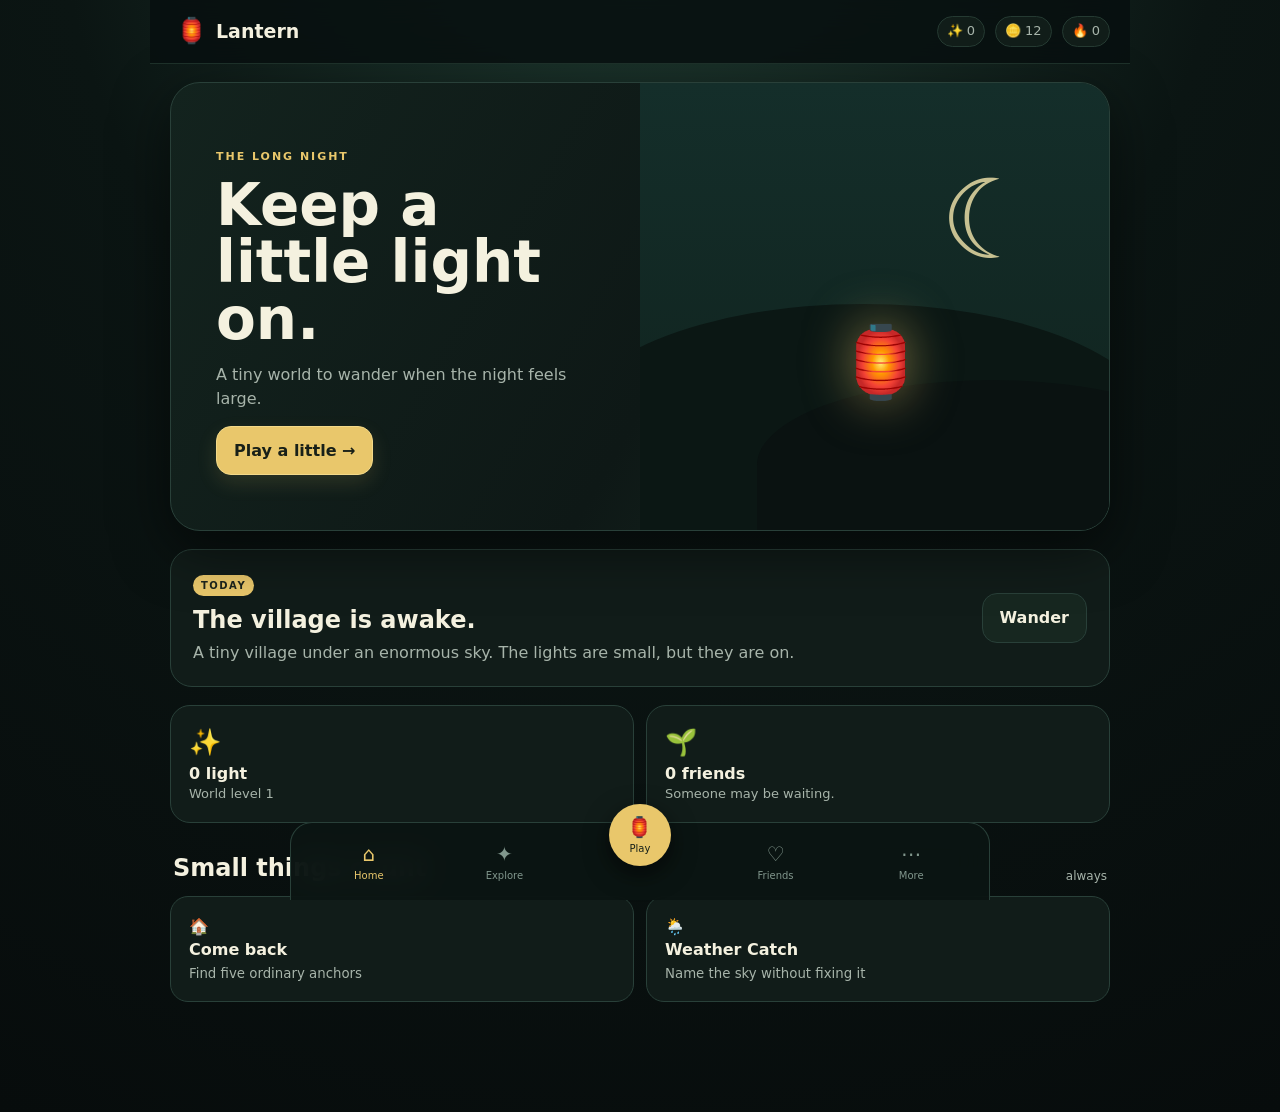
==== index.html @ b874132c "Add files via upload" ====
<!doctype html><html lang="en"><head><meta charset="utf-8"><meta name="viewport" content="width=device-width,initial-scale=1,viewport-fit=cover"><meta name="theme-color" content="#0a1211"><meta name="description" content="Lantern — a small local-first game about finding your way through a long night."><title>Lantern · The Long Night</title><link rel="stylesheet" href="style.css"></head><body>
<div id="app"></div><script src="game.js"></script><script src="muse.js"></script><script src="ui.js"></script><script>Lantern.start();</script></body></html>
---- style.css ----
:root{--bg:#08100f;--panel:#111c19;--panel2:#17241f;--line:#294039;--text:#f4f1df;--muted:#a7b4aa;--gold:#e9c76b;--green:#76c7a5;--mint:#b4ead0;--shadow:0 18px 55px #0008}*{box-sizing:border-box}html,body{margin:0;background:radial-gradient(circle at 50% -10%,#203c32 0,#0b1513 42%,#070c0c 100%);color:var(--text);font:16px/1.45 system-ui,-apple-system,BlinkMacSystemFont,"Segoe UI",sans-serif;min-height:100%}button,textarea{font:inherit}button{color:inherit}.shell{max-width:980px;margin:auto;min-height:100vh;padding-bottom:92px}header{height:64px;display:flex;align-items:center;justify-content:space-between;padding:10px 20px;position:sticky;top:0;z-index:5;background:#08100fdd;backdrop-filter:blur(14px);border-bottom:1px solid #1d3029}.brand{background:none;border:0;font-weight:900;font-size:19px;display:flex;gap:9px;align-items:center;cursor:pointer}.brand-lantern{font-size:25px}.topstats{display:flex;gap:10px;color:var(--muted);font-size:13px}.topstats span{background:#111d19;border:1px solid #253a32;border-radius:999px;padding:5px 9px}main{padding:18px 20px}.hero{min-height:440px;border:1px solid var(--line);border-radius:30px;overflow:hidden;background:linear-gradient(120deg,#13231e,#0e1816 55%,#1d3027);display:grid;grid-template-columns:1fr 1fr;box-shadow:var(--shadow);position:relative}.hero>div:first-child{padding:55px 45px;z-index:2}.eyebrow{letter-spacing:.18em;font-size:11px;color:var(--gold);font-weight:800}.hero h1,.pagehead h1,.gamehead h1,.result h1{font-size:clamp(34px,6vw,58px);line-height:.98;margin:12px 0}.sub,.pagehead p,.gamehead p{color:var(--muted);max-width:550px}.heroart{position:relative;overflow:hidden;background:linear-gradient(#142e2a,#10221d);min-height:440px}.moon{position:absolute;right:15%;top:13%;font-size:110px;color:#f5e7ad;opacity:.8}.hill{position:absolute;bottom:-20px;border-radius:50% 50% 0 0}.h1{background:#0b1714;width:125%;height:55%;left:-15%}.h2{background:#0a1211;width:100%;height:38%;right:-25%}.lanternbig{position:absolute;left:42%;bottom:26%;font-size:70px;filter:drop-shadow(0 0 25px #e9c76b88);animation:float 3s ease-in-out infinite}@keyframes float{50%{transform:translateY(-9px)}}.primary,.secondary,.textbtn{border-radius:15px;padding:12px 17px;border:1px solid var(--line);cursor:pointer;font-weight:800}.primary{background:var(--gold);color:#182018;border-color:#f3d989;box-shadow:0 8px 20px #e9c76b22}.secondary{background:#172720}.textbtn{background:none;border:0;color:var(--muted)}.daily{margin:18px 0;display:flex;justify-content:space-between;gap:20px;align-items:center;padding:22px;border-radius:22px;background:var(--panel);border:1px solid var(--line)}.daily h2{margin:8px 0 3px}.daily p{margin:0;color:var(--muted)}.pill{font-size:10px;letter-spacing:.15em;font-weight:900;color:#1c241d;background:var(--gold);padding:5px 8px;border-radius:999px}.cards{display:grid;grid-template-columns:1fr 1fr;gap:12px}.card{background:var(--panel);border:1px solid var(--line);border-radius:20px;padding:18px}.cardicon{font-size:26px}.card b,.card span{display:block}.card span{color:var(--muted);font-size:13px}.sectionhead{display:flex;justify-content:space-between;align-items:end;margin:28px 3px 10px}.sectionhead h2{margin:0}.sectionhead span{color:var(--muted);font-size:12px}.micro{display:grid;grid-template-columns:1fr 1fr;gap:12px}.micro button,.settings button{background:var(--panel);border:1px solid var(--line);border-radius:18px;text-align:left;padding:18px;cursor:pointer}.micro button:hover,.settings button:hover,.maproom:hover,.friend:hover{transform:translateY(-2px);border-color:#4b6d5e}.micro b,.micro small,.settings b,.settings small{display:block}.micro small,.settings small{color:var(--muted);margin-top:3px}.pagehead{padding:25px 4px 18px}.map{display:grid;gap:10px}.maproom{display:grid;grid-template-columns:42px 1fr 30px;gap:12px;align-items:center;background:var(--panel);border:1px solid var(--line);border-radius:19px;padding:15px;text-align:left;cursor:pointer;transition:.18s}.maproom.locked{opacity:.5;cursor:default}.roomnum{width:36px;height:36px;border-radius:50%;display:grid;place-items:center;background:#1b3028;color:var(--gold);font-weight:900}.maproom b,.maproom small{display:block}.maproom small{color:var(--muted);font-size:13px}.tip{margin-top:15px;padding:14px;border-radius:15px;background:#14221e;color:#9bb3a7;font-size:13px}.dock{position:fixed;z-index:10;bottom:0;left:50%;transform:translateX(-50%);width:min(700px,100%);height:78px;padding:8px 10px calc(8px + env(safe-area-inset-bottom));display:flex;justify-content:space-around;background:#0b1513ee;border:1px solid #294039;border-bottom:0;border-radius:22px 22px 0 0;backdrop-filter:blur(18px)}.dock button{background:none;border:0;color:#81978d;min-width:62px;cursor:pointer;font-size:20px}.dock small{display:block;font-size:10px}.dock .on{color:var(--gold)}.dock .play{margin-top:-27px;background:var(--gold);color:#162019;width:62px;height:62px;border-radius:50%;box-shadow:0 8px 25px #0008}.gamehead{padding:10px 4px 18px}.back{background:none;border:0;color:var(--muted);font-size:24px;cursor:pointer}.weatherstage,.returnstage,.echostage{border:1px solid var(--line);background:var(--panel);border-radius:26px;padding:25px;text-align:center}.weatherword{font-size:100px;margin:12px}.choicegrid{display:grid;grid-template-columns:repeat(3,1fr);gap:10px}.choicegrid button,.anchors button,.echostage button{background:#16241f;border:1px solid #294039;border-radius:18px;padding:15px;cursor:pointer}.choicegrid button:hover,.anchors button:hover,.echostage button:hover{background:#1d3129;border-color:#537566}.choicegrid span,.anchors span{display:block;font-size:12px;color:var(--muted);margin-top:5px}.lanternfloat{font-size:85px;animation:float 2.5s ease-in-out infinite}.anchors{display:grid;grid-template-columns:repeat(3,1fr);gap:10px;margin-top:15px}.anchors button{font-size:25px}.echostage{display:grid;grid-template-columns:1fr 1fr;gap:12px}.echostage button{text-align:left;min-height:100px}.echostage small{display:block;color:var(--muted);margin-top:10px}.result{text-align:center;max-width:650px;margin:50px auto;padding:35px;border:1px solid var(--line);background:var(--panel);border-radius:30px}.burst{font-size:75px;animation:float 2s infinite}.rewardrow{display:flex;justify-content:center;gap:10px;margin:22px}.rewardrow span{padding:8px 12px;border:1px solid var(--line);border-radius:999px}.friendgrid{display:grid;grid-template-columns:repeat(auto-fill,minmax(170px,1fr));gap:12px}.friend{text-align:center;padding:15px;background:var(--panel);border:1px solid var(--line);border-radius:20px;transition:.18s}.friend h2{margin:0}.friend small{color:var(--muted)}.empty{text-align:center;padding:55px 20px;border:1px dashed #365147;border-radius:24px}.empty>div{font-size:60px}.settings{display:grid;gap:10px}.settings button{font-size:17px}.modalshade{position:fixed;inset:0;background:#0009;z-index:30;display:grid;place-items:center;padding:20px}.modal{position:relative;width:min(620px,100%);max-height:85vh;overflow:auto;background:#101c18;border:1px solid #3a574b;border-radius:25px;padding:27px;box-shadow:var(--shadow)}.modal h1{margin-top:0}.close{position:absolute;right:15px;top:12px;border:0;background:none;color:var(--muted);font-size:30px;cursor:pointer}.found{text-align:center}.note{width:100%;min-height:150px;resize:vertical;background:#0a1211;color:var(--text);border:1px solid var(--line);border-radius:14px;padding:14px;margin-bottom:12px}.notes article{border-top:1px solid var(--line);padding:12px 0}.notes small,.fine{color:#82968d;font-size:12px}.musebox{display:grid;grid-template-columns:20px 1fr;gap:8px;padding:15px;border:1px solid var(--line);border-radius:17px;margin:15px 0}.musebox small{grid-column:2;color:var(--muted)}.musedot{width:13px;height:13px;border-radius:50%;background:#5a6a64;margin-top:5px}.musedot.live{background:#75e5a8;box-shadow:0 0 16px #75e5a888}.toast{position:fixed;z-index:50;bottom:100px;left:50%;transform:translateX(-50%);background:#e9c76b;color:#172019;font-weight:800;padding:10px 15px;border-radius:999px;box-shadow:var(--shadow)}@media(max-width:650px){main{padding:12px}.hero{grid-template-columns:1fr;min-height:590px}.hero>div:first-child{padding:35px 27px}.heroart{min-height:260px}.cards,.micro{grid-template-columns:1fr}.choicegrid{grid-template-columns:repeat(2,1fr)}.anchors{grid-template-columns:repeat(2,1fr)}.echostage{grid-template-columns:1fr}.topstats span{font-size:11px}.topstats{gap:4px}.dock{height:72px}.lanternbig{bottom:27%}}@media(prefers-reduced-motion:reduce){*{animation:none!important;transition:none!important}}
.musemetrics{display:grid;grid-template-columns:repeat(4,1fr);gap:8px;margin:14px 0}.musemetrics>div{background:#0b1513;border:1px solid var(--line);border-radius:14px;padding:10px;text-align:center}.musemetrics b,.musemetrics small{display:block}.musemetrics small{color:var(--muted);font-size:11px}.museactions{display:flex;gap:9px;flex-wrap:wrap}.museactions button:disabled{opacity:.4;cursor:default}@media(max-width:500px){.musemetrics{grid-template-columns:1fr 1fr}}
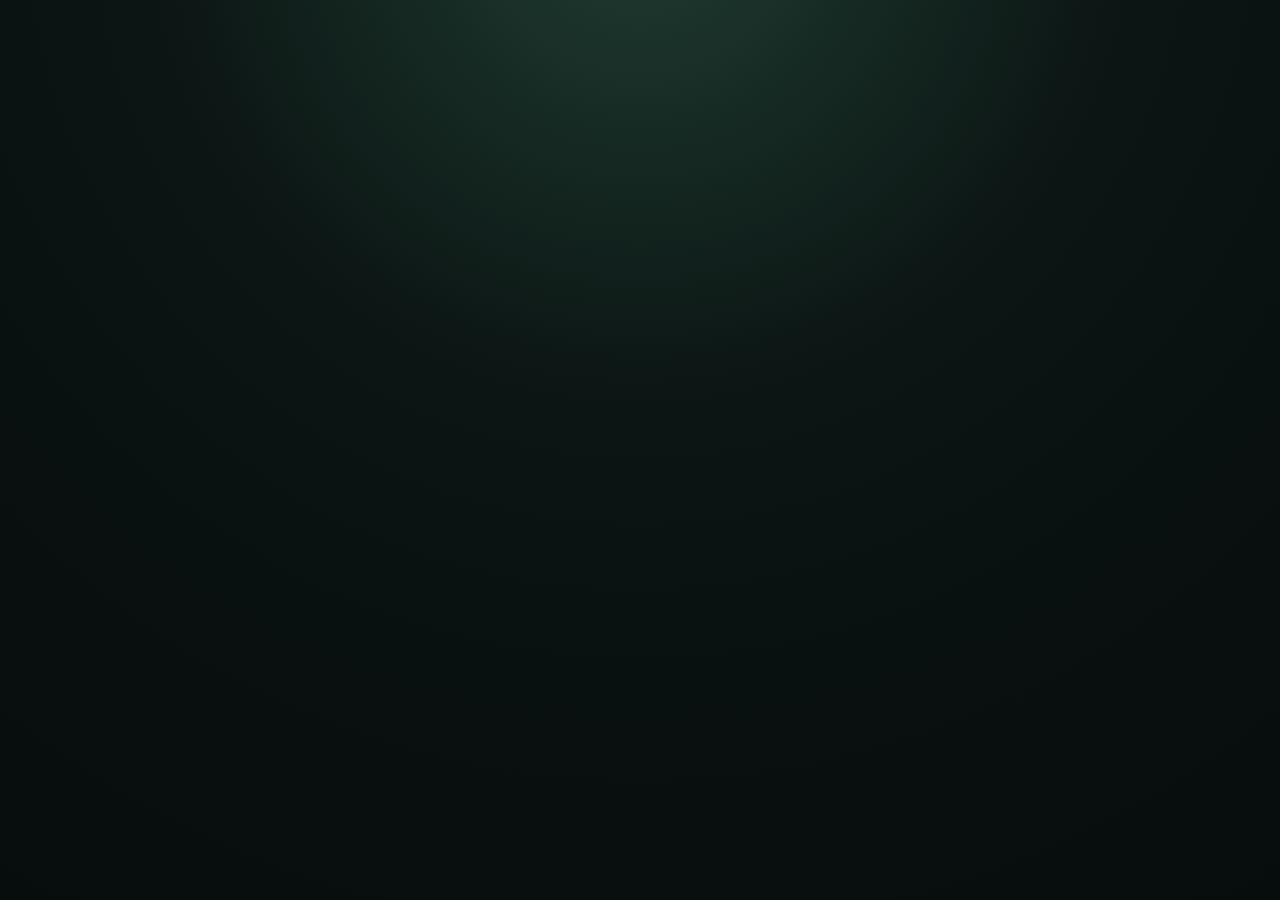
==== commit 65db22f9: "Add files via upload" ====
--- a/index.html
+++ b/index.html
@@ -1,2 +1,10 @@
-<!doctype html><html lang="en"><head><meta charset="utf-8"><meta name="viewport" content="width=device-width,initial-scale=1,viewport-fit=cover"><meta name="theme-color" content="#0a1211"><meta name="description" content="Lantern — a small local-first game about finding your way through a long night."><title>Lantern · The Long Night</title><link rel="stylesheet" href="style.css"></head><body>
-<div id="app"></div><script src="game.js"></script><script src="muse.js"></script><script src="ui.js"></script><script>Lantern.start();</script></body></html>
+<!doctype html>
+<html lang="en">
+<head>
+<meta charset="utf-8"><meta name="viewport" content="width=device-width,initial-scale=1,viewport-fit=cover">
+<meta name="theme-color" content="#08100f"><meta name="description" content="Lantern — a local-first game about finding your way through a long night.">
+<title>Lantern · The Long Night</title><link rel="stylesheet" href="style.css">
+</head>
+<body><div id="app"></div>
+<script src="game.js"></script><script src="muse.js"></script><script src="ui.js"></script><script>Lantern.start();</script>
+</body></html>
--- a/style.css
+++ b/style.css
@@ -1,2 +1,3 @@
 :root{--bg:#08100f;--panel:#111c19;--panel2:#17241f;--line:#294039;--text:#f4f1df;--muted:#a7b4aa;--gold:#e9c76b;--green:#76c7a5;--mint:#b4ead0;--shadow:0 18px 55px #0008}*{box-sizing:border-box}html,body{margin:0;background:radial-gradient(circle at 50% -10%,#203c32 0,#0b1513 42%,#070c0c 100%);color:var(--text);font:16px/1.45 system-ui,-apple-system,BlinkMacSystemFont,"Segoe UI",sans-serif;min-height:100%}button,textarea{font:inherit}button{color:inherit}.shell{max-width:980px;margin:auto;min-height:100vh;padding-bottom:92px}header{height:64px;display:flex;align-items:center;justify-content:space-between;padding:10px 20px;position:sticky;top:0;z-index:5;background:#08100fdd;backdrop-filter:blur(14px);border-bottom:1px solid #1d3029}.brand{background:none;border:0;font-weight:900;font-size:19px;display:flex;gap:9px;align-items:center;cursor:pointer}.brand-lantern{font-size:25px}.topstats{display:flex;gap:10px;color:var(--muted);font-size:13px}.topstats span{background:#111d19;border:1px solid #253a32;border-radius:999px;padding:5px 9px}main{padding:18px 20px}.hero{min-height:440px;border:1px solid var(--line);border-radius:30px;overflow:hidden;background:linear-gradient(120deg,#13231e,#0e1816 55%,#1d3027);display:grid;grid-template-columns:1fr 1fr;box-shadow:var(--shadow);position:relative}.hero>div:first-child{padding:55px 45px;z-index:2}.eyebrow{letter-spacing:.18em;font-size:11px;color:var(--gold);font-weight:800}.hero h1,.pagehead h1,.gamehead h1,.result h1{font-size:clamp(34px,6vw,58px);line-height:.98;margin:12px 0}.sub,.pagehead p,.gamehead p{color:var(--muted);max-width:550px}.heroart{position:relative;overflow:hidden;background:linear-gradient(#142e2a,#10221d);min-height:440px}.moon{position:absolute;right:15%;top:13%;font-size:110px;color:#f5e7ad;opacity:.8}.hill{position:absolute;bottom:-20px;border-radius:50% 50% 0 0}.h1{background:#0b1714;width:125%;height:55%;left:-15%}.h2{background:#0a1211;width:100%;height:38%;right:-25%}.lanternbig{position:absolute;left:42%;bottom:26%;font-size:70px;filter:drop-shadow(0 0 25px #e9c76b88);animation:float 3s ease-in-out infinite}@keyframes float{50%{transform:translateY(-9px)}}.primary,.secondary,.textbtn{border-radius:15px;padding:12px 17px;border:1px solid var(--line);cursor:pointer;font-weight:800}.primary{background:var(--gold);color:#182018;border-color:#f3d989;box-shadow:0 8px 20px #e9c76b22}.secondary{background:#172720}.textbtn{background:none;border:0;color:var(--muted)}.daily{margin:18px 0;display:flex;justify-content:space-between;gap:20px;align-items:center;padding:22px;border-radius:22px;background:var(--panel);border:1px solid var(--line)}.daily h2{margin:8px 0 3px}.daily p{margin:0;color:var(--muted)}.pill{font-size:10px;letter-spacing:.15em;font-weight:900;color:#1c241d;background:var(--gold);padding:5px 8px;border-radius:999px}.cards{display:grid;grid-template-columns:1fr 1fr;gap:12px}.card{background:var(--panel);border:1px solid var(--line);border-radius:20px;padding:18px}.cardicon{font-size:26px}.card b,.card span{display:block}.card span{color:var(--muted);font-size:13px}.sectionhead{display:flex;justify-content:space-between;align-items:end;margin:28px 3px 10px}.sectionhead h2{margin:0}.sectionhead span{color:var(--muted);font-size:12px}.micro{display:grid;grid-template-columns:1fr 1fr;gap:12px}.micro button,.settings button{background:var(--panel);border:1px solid var(--line);border-radius:18px;text-align:left;padding:18px;cursor:pointer}.micro button:hover,.settings button:hover,.maproom:hover,.friend:hover{transform:translateY(-2px);border-color:#4b6d5e}.micro b,.micro small,.settings b,.settings small{display:block}.micro small,.settings small{color:var(--muted);margin-top:3px}.pagehead{padding:25px 4px 18px}.map{display:grid;gap:10px}.maproom{display:grid;grid-template-columns:42px 1fr 30px;gap:12px;align-items:center;background:var(--panel);border:1px solid var(--line);border-radius:19px;padding:15px;text-align:left;cursor:pointer;transition:.18s}.maproom.locked{opacity:.5;cursor:default}.roomnum{width:36px;height:36px;border-radius:50%;display:grid;place-items:center;background:#1b3028;color:var(--gold);font-weight:900}.maproom b,.maproom small{display:block}.maproom small{color:var(--muted);font-size:13px}.tip{margin-top:15px;padding:14px;border-radius:15px;background:#14221e;color:#9bb3a7;font-size:13px}.dock{position:fixed;z-index:10;bottom:0;left:50%;transform:translateX(-50%);width:min(700px,100%);height:78px;padding:8px 10px calc(8px + env(safe-area-inset-bottom));display:flex;justify-content:space-around;background:#0b1513ee;border:1px solid #294039;border-bottom:0;border-radius:22px 22px 0 0;backdrop-filter:blur(18px)}.dock button{background:none;border:0;color:#81978d;min-width:62px;cursor:pointer;font-size:20px}.dock small{display:block;font-size:10px}.dock .on{color:var(--gold)}.dock .play{margin-top:-27px;background:var(--gold);color:#162019;width:62px;height:62px;border-radius:50%;box-shadow:0 8px 25px #0008}.gamehead{padding:10px 4px 18px}.back{background:none;border:0;color:var(--muted);font-size:24px;cursor:pointer}.weatherstage,.returnstage,.echostage{border:1px solid var(--line);background:var(--panel);border-radius:26px;padding:25px;text-align:center}.weatherword{font-size:100px;margin:12px}.choicegrid{display:grid;grid-template-columns:repeat(3,1fr);gap:10px}.choicegrid button,.anchors button,.echostage button{background:#16241f;border:1px solid #294039;border-radius:18px;padding:15px;cursor:pointer}.choicegrid button:hover,.anchors button:hover,.echostage button:hover{background:#1d3129;border-color:#537566}.choicegrid span,.anchors span{display:block;font-size:12px;color:var(--muted);margin-top:5px}.lanternfloat{font-size:85px;animation:float 2.5s ease-in-out infinite}.anchors{display:grid;grid-template-columns:repeat(3,1fr);gap:10px;margin-top:15px}.anchors button{font-size:25px}.echostage{display:grid;grid-template-columns:1fr 1fr;gap:12px}.echostage button{text-align:left;min-height:100px}.echostage small{display:block;color:var(--muted);margin-top:10px}.result{text-align:center;max-width:650px;margin:50px auto;padding:35px;border:1px solid var(--line);background:var(--panel);border-radius:30px}.burst{font-size:75px;animation:float 2s infinite}.rewardrow{display:flex;justify-content:center;gap:10px;margin:22px}.rewardrow span{padding:8px 12px;border:1px solid var(--line);border-radius:999px}.friendgrid{display:grid;grid-template-columns:repeat(auto-fill,minmax(170px,1fr));gap:12px}.friend{text-align:center;padding:15px;background:var(--panel);border:1px solid var(--line);border-radius:20px;transition:.18s}.friend h2{margin:0}.friend small{color:var(--muted)}.empty{text-align:center;padding:55px 20px;border:1px dashed #365147;border-radius:24px}.empty>div{font-size:60px}.settings{display:grid;gap:10px}.settings button{font-size:17px}.modalshade{position:fixed;inset:0;background:#0009;z-index:30;display:grid;place-items:center;padding:20px}.modal{position:relative;width:min(620px,100%);max-height:85vh;overflow:auto;background:#101c18;border:1px solid #3a574b;border-radius:25px;padding:27px;box-shadow:var(--shadow)}.modal h1{margin-top:0}.close{position:absolute;right:15px;top:12px;border:0;background:none;color:var(--muted);font-size:30px;cursor:pointer}.found{text-align:center}.note{width:100%;min-height:150px;resize:vertical;background:#0a1211;color:var(--text);border:1px solid var(--line);border-radius:14px;padding:14px;margin-bottom:12px}.notes article{border-top:1px solid var(--line);padding:12px 0}.notes small,.fine{color:#82968d;font-size:12px}.musebox{display:grid;grid-template-columns:20px 1fr;gap:8px;padding:15px;border:1px solid var(--line);border-radius:17px;margin:15px 0}.musebox small{grid-column:2;color:var(--muted)}.musedot{width:13px;height:13px;border-radius:50%;background:#5a6a64;margin-top:5px}.musedot.live{background:#75e5a8;box-shadow:0 0 16px #75e5a888}.toast{position:fixed;z-index:50;bottom:100px;left:50%;transform:translateX(-50%);background:#e9c76b;color:#172019;font-weight:800;padding:10px 15px;border-radius:999px;box-shadow:var(--shadow)}@media(max-width:650px){main{padding:12px}.hero{grid-template-columns:1fr;min-height:590px}.hero>div:first-child{padding:35px 27px}.heroart{min-height:260px}.cards,.micro{grid-template-columns:1fr}.choicegrid{grid-template-columns:repeat(2,1fr)}.anchors{grid-template-columns:repeat(2,1fr)}.echostage{grid-template-columns:1fr}.topstats span{font-size:11px}.topstats{gap:4px}.dock{height:72px}.lanternbig{bottom:27%}}@media(prefers-reduced-motion:reduce){*{animation:none!important;transition:none!important}}
 .musemetrics{display:grid;grid-template-columns:repeat(4,1fr);gap:8px;margin:14px 0}.musemetrics>div{background:#0b1513;border:1px solid var(--line);border-radius:14px;padding:10px;text-align:center}.musemetrics b,.musemetrics small{display:block}.musemetrics small{color:var(--muted);font-size:11px}.museactions{display:flex;gap:9px;flex-wrap:wrap}.museactions button:disabled{opacity:.4;cursor:default}@media(max-width:500px){.musemetrics{grid-template-columns:1fr 1fr}}
+.musebadge{display:inline-flex;align-items:center;gap:5px;background:#101c19;border:1px solid #294039;border-radius:999px;padding:5px 8px;color:#83988e;font-size:11px}.musebadge i{display:block;width:7px;height:7px;border-radius:50%;background:#53625d}.musebadge.live{color:#b7e9cc;border-color:#416955}.musebadge.live i{background:#75e5a8;box-shadow:0 0 10px #75e5a888}.musehome{margin-left:7px;margin-top:10px;background:#12201b}.lanternhalo{position:absolute;left:42%;bottom:21%;width:160px;height:160px;border-radius:50%;transform:translate(-50%,50%);background:radial-gradient(circle,#e9c76b88 0,#e9c76b22 42%,transparent 72%);opacity:calc(.28 + var(--calm, .35) * .72);filter:blur(2px);transition:opacity .6s,transform .6s}.lanternbig{--calm:.35}.musewhisper{position:absolute;left:50%;bottom:10%;transform:translateX(-50%);font-size:11px;color:#b6c7bd;white-space:nowrap;opacity:.72}.musewave{height:58px;display:flex;align-items:center;justify-content:center;gap:5px;padding:8px;border-radius:15px;background:#0b1513;border:1px solid var(--line);margin:12px 0}.musewave i{width:7px;height:12px;border-radius:5px;background:#5d8271;transform:scaleY(calc(.45 + var(--steadiness,0) * 1.6));transition:transform .25s}.musewave i:nth-child(2n){height:20px}.musewave i:nth-child(3n){height:29px}.medhead{padding:10px 4px 18px}.medcard{display:grid;grid-template-columns:1.05fr .95fr;gap:0;overflow:hidden;border:1px solid var(--line);border-radius:30px;background:var(--panel);box-shadow:var(--shadow)}.medsky{min-height:560px;position:relative;overflow:hidden;background:radial-gradient(circle at 50% 40%,#28463b,#10201b 48%,#09110f 100%);display:grid;place-items:center}.medmoon{position:absolute;top:8%;right:12%;font-size:72px;color:#f3e8b6;opacity:.8}.medglow{--calm:.45;position:absolute;width:330px;height:330px;border-radius:50%;background:radial-gradient(circle,#e9c76b99 0,#e9c76b30 35%,transparent 70%);opacity:calc(.18 + var(--calm) * .8);filter:blur(8px);transition:opacity .6s,transform .6s}.medlantern{--calm:.45;position:relative;z-index:2;font-size:100px;filter:drop-shadow(0 0 calc(8px + var(--calm) * 28px) #e9c76b99);transform:translateY(calc((1 - var(--calm)) * 6px));transition:filter .6s,transform .6s}.medstars{position:absolute;bottom:16%;left:12%;color:#d4e4c6;opacity:.55;letter-spacing:12px}.medcopy{padding:34px}.medphase{display:inline-block;text-transform:uppercase;letter-spacing:.16em;font-size:10px;font-weight:900;color:#182018;background:var(--gold);border-radius:999px;padding:5px 8px}.medcopy h2{font-size:32px;margin:18px 0 8px}.medcopy>p{color:var(--muted)}.progress{height:8px;border-radius:99px;background:#263b33;overflow:hidden;margin:28px 0 8px}.progress i{display:block;height:100%;width:0;background:var(--gold);border-radius:99px;transition:width .2s}.medmeta{display:flex;justify-content:space-between;color:#8da298;font-size:12px}.medchoices{display:grid;grid-template-columns:repeat(4,1fr);gap:7px;margin:22px 0}.medchoices button,.toggle{background:#14221e;border:1px solid var(--line);border-radius:12px;padding:9px;cursor:pointer;color:var(--muted)}.medchoices button:hover{border-color:#587667;color:var(--text)}.medactions{display:flex;gap:8px;flex-wrap:wrap}.toggle{display:flex;gap:8px;align-items:center;margin-top:14px;width:max-content}.toggle input{accent-color:var(--gold)}@media(max-width:760px){.medcard{grid-template-columns:1fr}.medsky{min-height:350px}.medcopy{padding:25px}.musewhisper{bottom:6%}}@media(max-width:480px){.musehome{margin-left:0;display:block}.medchoices{grid-template-columns:1fr 1fr}.musewhisper{font-size:10px}.medlantern{font-size:82px}}
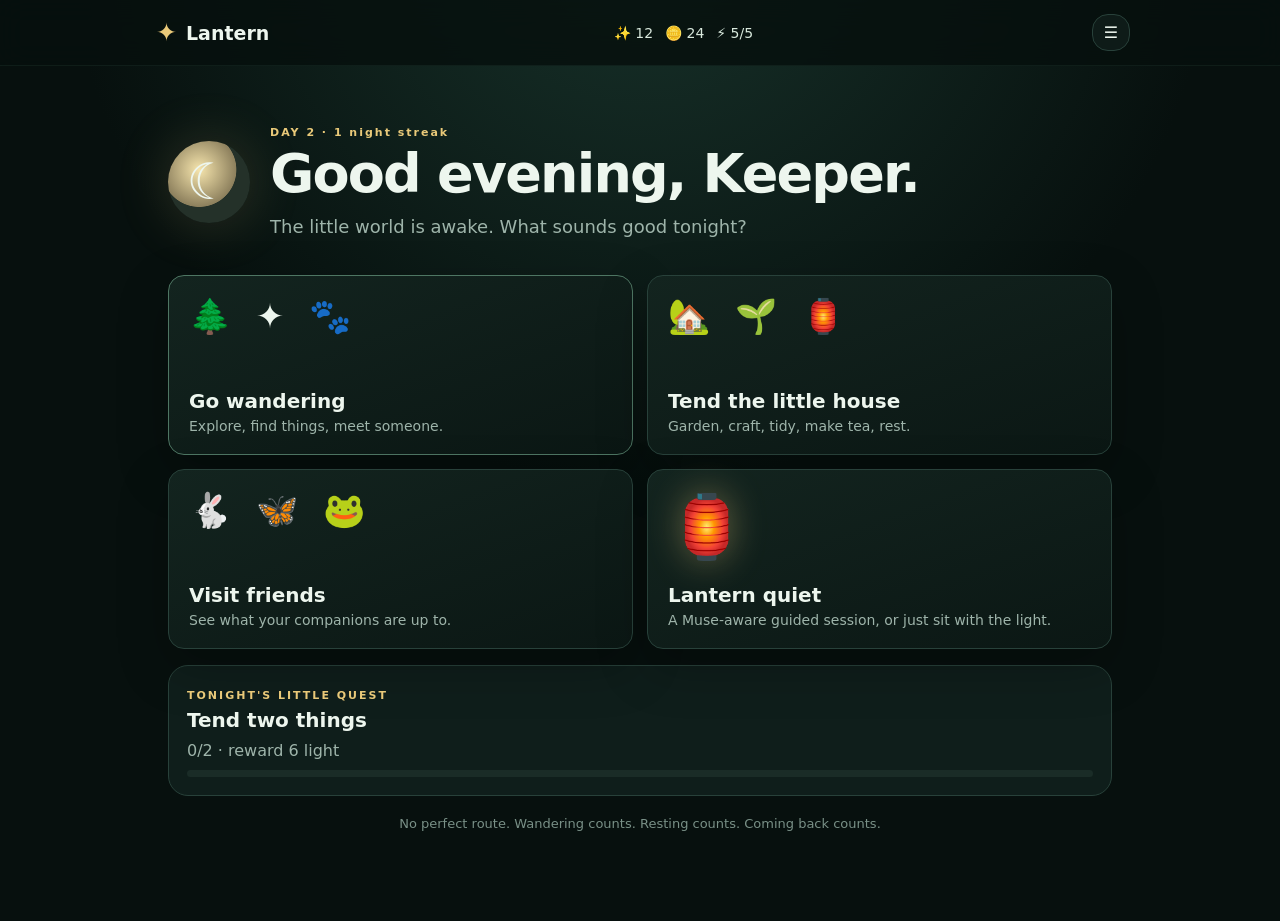
==== commit 5714f3d6: "Add files via upload" ====
--- a/index.html
+++ b/index.html
@@ -1,10 +1 @@
-<!doctype html>
-<html lang="en">
-<head>
-<meta charset="utf-8"><meta name="viewport" content="width=device-width,initial-scale=1,viewport-fit=cover">
-<meta name="theme-color" content="#08100f"><meta name="description" content="Lantern — a local-first game about finding your way through a long night.">
-<title>Lantern · The Long Night</title><link rel="stylesheet" href="style.css">
-</head>
-<body><div id="app"></div>
-<script src="game.js"></script><script src="muse.js"></script><script src="ui.js"></script><script>Lantern.start();</script>
-</body></html>
+<!doctype html><html lang="en"><head><meta charset="utf-8"><meta name="viewport" content="width=device-width,initial-scale=1,viewport-fit=cover"><meta name="theme-color" content="#08110f"><meta name="description" content="Lantern — a cozy local-first night world."><title>Lantern · The Long Night</title><link rel="stylesheet" href="style.css"></head><body><div id="app"></div><script src="game.js"></script><script src="muse.js"></script><script src="ui.js"></script><script>Lantern.start();UI.start();</script></body></html>
--- a/style.css
+++ b/style.css
@@ -1,3 +1 @@
-:root{--bg:#08100f;--panel:#111c19;--panel2:#17241f;--line:#294039;--text:#f4f1df;--muted:#a7b4aa;--gold:#e9c76b;--green:#76c7a5;--mint:#b4ead0;--shadow:0 18px 55px #0008}*{box-sizing:border-box}html,body{margin:0;background:radial-gradient(circle at 50% -10%,#203c32 0,#0b1513 42%,#070c0c 100%);color:var(--text);font:16px/1.45 system-ui,-apple-system,BlinkMacSystemFont,"Segoe UI",sans-serif;min-height:100%}button,textarea{font:inherit}button{color:inherit}.shell{max-width:980px;margin:auto;min-height:100vh;padding-bottom:92px}header{height:64px;display:flex;align-items:center;justify-content:space-between;padding:10px 20px;position:sticky;top:0;z-index:5;background:#08100fdd;backdrop-filter:blur(14px);border-bottom:1px solid #1d3029}.brand{background:none;border:0;font-weight:900;font-size:19px;display:flex;gap:9px;align-items:center;cursor:pointer}.brand-lantern{font-size:25px}.topstats{display:flex;gap:10px;color:var(--muted);font-size:13px}.topstats span{background:#111d19;border:1px solid #253a32;border-radius:999px;padding:5px 9px}main{padding:18px 20px}.hero{min-height:440px;border:1px solid var(--line);border-radius:30px;overflow:hidden;background:linear-gradient(120deg,#13231e,#0e1816 55%,#1d3027);display:grid;grid-template-columns:1fr 1fr;box-shadow:var(--shadow);position:relative}.hero>div:first-child{padding:55px 45px;z-index:2}.eyebrow{letter-spacing:.18em;font-size:11px;color:var(--gold);font-weight:800}.hero h1,.pagehead h1,.gamehead h1,.result h1{font-size:clamp(34px,6vw,58px);line-height:.98;margin:12px 0}.sub,.pagehead p,.gamehead p{color:var(--muted);max-width:550px}.heroart{position:relative;overflow:hidden;background:linear-gradient(#142e2a,#10221d);min-height:440px}.moon{position:absolute;right:15%;top:13%;font-size:110px;color:#f5e7ad;opacity:.8}.hill{position:absolute;bottom:-20px;border-radius:50% 50% 0 0}.h1{background:#0b1714;width:125%;height:55%;left:-15%}.h2{background:#0a1211;width:100%;height:38%;right:-25%}.lanternbig{position:absolute;left:42%;bottom:26%;font-size:70px;filter:drop-shadow(0 0 25px #e9c76b88);animation:float 3s ease-in-out infinite}@keyframes float{50%{transform:translateY(-9px)}}.primary,.secondary,.textbtn{border-radius:15px;padding:12px 17px;border:1px solid var(--line);cursor:pointer;font-weight:800}.primary{background:var(--gold);color:#182018;border-color:#f3d989;box-shadow:0 8px 20px #e9c76b22}.secondary{background:#172720}.textbtn{background:none;border:0;color:var(--muted)}.daily{margin:18px 0;display:flex;justify-content:space-between;gap:20px;align-items:center;padding:22px;border-radius:22px;background:var(--panel);border:1px solid var(--line)}.daily h2{margin:8px 0 3px}.daily p{margin:0;color:var(--muted)}.pill{font-size:10px;letter-spacing:.15em;font-weight:900;color:#1c241d;background:var(--gold);padding:5px 8px;border-radius:999px}.cards{display:grid;grid-template-columns:1fr 1fr;gap:12px}.card{background:var(--panel);border:1px solid var(--line);border-radius:20px;padding:18px}.cardicon{font-size:26px}.card b,.card span{display:block}.card span{color:var(--muted);font-size:13px}.sectionhead{display:flex;justify-content:space-between;align-items:end;margin:28px 3px 10px}.sectionhead h2{margin:0}.sectionhead span{color:var(--muted);font-size:12px}.micro{display:grid;grid-template-columns:1fr 1fr;gap:12px}.micro button,.settings button{background:var(--panel);border:1px solid var(--line);border-radius:18px;text-align:left;padding:18px;cursor:pointer}.micro button:hover,.settings button:hover,.maproom:hover,.friend:hover{transform:translateY(-2px);border-color:#4b6d5e}.micro b,.micro small,.settings b,.settings small{display:block}.micro small,.settings small{color:var(--muted);margin-top:3px}.pagehead{padding:25px 4px 18px}.map{display:grid;gap:10px}.maproom{display:grid;grid-template-columns:42px 1fr 30px;gap:12px;align-items:center;background:var(--panel);border:1px solid var(--line);border-radius:19px;padding:15px;text-align:left;cursor:pointer;transition:.18s}.maproom.locked{opacity:.5;cursor:default}.roomnum{width:36px;height:36px;border-radius:50%;display:grid;place-items:center;background:#1b3028;color:var(--gold);font-weight:900}.maproom b,.maproom small{display:block}.maproom small{color:var(--muted);font-size:13px}.tip{margin-top:15px;padding:14px;border-radius:15px;background:#14221e;color:#9bb3a7;font-size:13px}.dock{position:fixed;z-index:10;bottom:0;left:50%;transform:translateX(-50%);width:min(700px,100%);height:78px;padding:8px 10px calc(8px + env(safe-area-inset-bottom));display:flex;justify-content:space-around;background:#0b1513ee;border:1px solid #294039;border-bottom:0;border-radius:22px 22px 0 0;backdrop-filter:blur(18px)}.dock button{background:none;border:0;color:#81978d;min-width:62px;cursor:pointer;font-size:20px}.dock small{display:block;font-size:10px}.dock .on{color:var(--gold)}.dock .play{margin-top:-27px;background:var(--gold);color:#162019;width:62px;height:62px;border-radius:50%;box-shadow:0 8px 25px #0008}.gamehead{padding:10px 4px 18px}.back{background:none;border:0;color:var(--muted);font-size:24px;cursor:pointer}.weatherstage,.returnstage,.echostage{border:1px solid var(--line);background:var(--panel);border-radius:26px;padding:25px;text-align:center}.weatherword{font-size:100px;margin:12px}.choicegrid{display:grid;grid-template-columns:repeat(3,1fr);gap:10px}.choicegrid button,.anchors button,.echostage button{background:#16241f;border:1px solid #294039;border-radius:18px;padding:15px;cursor:pointer}.choicegrid button:hover,.anchors button:hover,.echostage button:hover{background:#1d3129;border-color:#537566}.choicegrid span,.anchors span{display:block;font-size:12px;color:var(--muted);margin-top:5px}.lanternfloat{font-size:85px;animation:float 2.5s ease-in-out infinite}.anchors{display:grid;grid-template-columns:repeat(3,1fr);gap:10px;margin-top:15px}.anchors button{font-size:25px}.echostage{display:grid;grid-template-columns:1fr 1fr;gap:12px}.echostage button{text-align:left;min-height:100px}.echostage small{display:block;color:var(--muted);margin-top:10px}.result{text-align:center;max-width:650px;margin:50px auto;padding:35px;border:1px solid var(--line);background:var(--panel);border-radius:30px}.burst{font-size:75px;animation:float 2s infinite}.rewardrow{display:flex;justify-content:center;gap:10px;margin:22px}.rewardrow span{padding:8px 12px;border:1px solid var(--line);border-radius:999px}.friendgrid{display:grid;grid-template-columns:repeat(auto-fill,minmax(170px,1fr));gap:12px}.friend{text-align:center;padding:15px;background:var(--panel);border:1px solid var(--line);border-radius:20px;transition:.18s}.friend h2{margin:0}.friend small{color:var(--muted)}.empty{text-align:center;padding:55px 20px;border:1px dashed #365147;border-radius:24px}.empty>div{font-size:60px}.settings{display:grid;gap:10px}.settings button{font-size:17px}.modalshade{position:fixed;inset:0;background:#0009;z-index:30;display:grid;place-items:center;padding:20px}.modal{position:relative;width:min(620px,100%);max-height:85vh;overflow:auto;background:#101c18;border:1px solid #3a574b;border-radius:25px;padding:27px;box-shadow:var(--shadow)}.modal h1{margin-top:0}.close{position:absolute;right:15px;top:12px;border:0;background:none;color:var(--muted);font-size:30px;cursor:pointer}.found{text-align:center}.note{width:100%;min-height:150px;resize:vertical;background:#0a1211;color:var(--text);border:1px solid var(--line);border-radius:14px;padding:14px;margin-bottom:12px}.notes article{border-top:1px solid var(--line);padding:12px 0}.notes small,.fine{color:#82968d;font-size:12px}.musebox{display:grid;grid-template-columns:20px 1fr;gap:8px;padding:15px;border:1px solid var(--line);border-radius:17px;margin:15px 0}.musebox small{grid-column:2;color:var(--muted)}.musedot{width:13px;height:13px;border-radius:50%;background:#5a6a64;margin-top:5px}.musedot.live{background:#75e5a8;box-shadow:0 0 16px #75e5a888}.toast{position:fixed;z-index:50;bottom:100px;left:50%;transform:translateX(-50%);background:#e9c76b;color:#172019;font-weight:800;padding:10px 15px;border-radius:999px;box-shadow:var(--shadow)}@media(max-width:650px){main{padding:12px}.hero{grid-template-columns:1fr;min-height:590px}.hero>div:first-child{padding:35px 27px}.heroart{min-height:260px}.cards,.micro{grid-template-columns:1fr}.choicegrid{grid-template-columns:repeat(2,1fr)}.anchors{grid-template-columns:repeat(2,1fr)}.echostage{grid-template-columns:1fr}.topstats span{font-size:11px}.topstats{gap:4px}.dock{height:72px}.lanternbig{bottom:27%}}@media(prefers-reduced-motion:reduce){*{animation:none!important;transition:none!important}}
-.musemetrics{display:grid;grid-template-columns:repeat(4,1fr);gap:8px;margin:14px 0}.musemetrics>div{background:#0b1513;border:1px solid var(--line);border-radius:14px;padding:10px;text-align:center}.musemetrics b,.musemetrics small{display:block}.musemetrics small{color:var(--muted);font-size:11px}.museactions{display:flex;gap:9px;flex-wrap:wrap}.museactions button:disabled{opacity:.4;cursor:default}@media(max-width:500px){.musemetrics{grid-template-columns:1fr 1fr}}
-.musebadge{display:inline-flex;align-items:center;gap:5px;background:#101c19;border:1px solid #294039;border-radius:999px;padding:5px 8px;color:#83988e;font-size:11px}.musebadge i{display:block;width:7px;height:7px;border-radius:50%;background:#53625d}.musebadge.live{color:#b7e9cc;border-color:#416955}.musebadge.live i{background:#75e5a8;box-shadow:0 0 10px #75e5a888}.musehome{margin-left:7px;margin-top:10px;background:#12201b}.lanternhalo{position:absolute;left:42%;bottom:21%;width:160px;height:160px;border-radius:50%;transform:translate(-50%,50%);background:radial-gradient(circle,#e9c76b88 0,#e9c76b22 42%,transparent 72%);opacity:calc(.28 + var(--calm, .35) * .72);filter:blur(2px);transition:opacity .6s,transform .6s}.lanternbig{--calm:.35}.musewhisper{position:absolute;left:50%;bottom:10%;transform:translateX(-50%);font-size:11px;color:#b6c7bd;white-space:nowrap;opacity:.72}.musewave{height:58px;display:flex;align-items:center;justify-content:center;gap:5px;padding:8px;border-radius:15px;background:#0b1513;border:1px solid var(--line);margin:12px 0}.musewave i{width:7px;height:12px;border-radius:5px;background:#5d8271;transform:scaleY(calc(.45 + var(--steadiness,0) * 1.6));transition:transform .25s}.musewave i:nth-child(2n){height:20px}.musewave i:nth-child(3n){height:29px}.medhead{padding:10px 4px 18px}.medcard{display:grid;grid-template-columns:1.05fr .95fr;gap:0;overflow:hidden;border:1px solid var(--line);border-radius:30px;background:var(--panel);box-shadow:var(--shadow)}.medsky{min-height:560px;position:relative;overflow:hidden;background:radial-gradient(circle at 50% 40%,#28463b,#10201b 48%,#09110f 100%);display:grid;place-items:center}.medmoon{position:absolute;top:8%;right:12%;font-size:72px;color:#f3e8b6;opacity:.8}.medglow{--calm:.45;position:absolute;width:330px;height:330px;border-radius:50%;background:radial-gradient(circle,#e9c76b99 0,#e9c76b30 35%,transparent 70%);opacity:calc(.18 + var(--calm) * .8);filter:blur(8px);transition:opacity .6s,transform .6s}.medlantern{--calm:.45;position:relative;z-index:2;font-size:100px;filter:drop-shadow(0 0 calc(8px + var(--calm) * 28px) #e9c76b99);transform:translateY(calc((1 - var(--calm)) * 6px));transition:filter .6s,transform .6s}.medstars{position:absolute;bottom:16%;left:12%;color:#d4e4c6;opacity:.55;letter-spacing:12px}.medcopy{padding:34px}.medphase{display:inline-block;text-transform:uppercase;letter-spacing:.16em;font-size:10px;font-weight:900;color:#182018;background:var(--gold);border-radius:999px;padding:5px 8px}.medcopy h2{font-size:32px;margin:18px 0 8px}.medcopy>p{color:var(--muted)}.progress{height:8px;border-radius:99px;background:#263b33;overflow:hidden;margin:28px 0 8px}.progress i{display:block;height:100%;width:0;background:var(--gold);border-radius:99px;transition:width .2s}.medmeta{display:flex;justify-content:space-between;color:#8da298;font-size:12px}.medchoices{display:grid;grid-template-columns:repeat(4,1fr);gap:7px;margin:22px 0}.medchoices button,.toggle{background:#14221e;border:1px solid var(--line);border-radius:12px;padding:9px;cursor:pointer;color:var(--muted)}.medchoices button:hover{border-color:#587667;color:var(--text)}.medactions{display:flex;gap:8px;flex-wrap:wrap}.toggle{display:flex;gap:8px;align-items:center;margin-top:14px;width:max-content}.toggle input{accent-color:var(--gold)}@media(max-width:760px){.medcard{grid-template-columns:1fr}.medsky{min-height:350px}.medcopy{padding:25px}.musewhisper{bottom:6%}}@media(max-width:480px){.musehome{margin-left:0;display:block}.medchoices{grid-template-columns:1fr 1fr}.musewhisper{font-size:10px}.medlantern{font-size:82px}}
+:root{--bg:#07100e;--panel:#0e1b18;--panel2:#12231f;--line:#28413a;--text:#edf6ee;--muted:#9eb4aa;--gold:#e9c979;--mint:#9be0b0;--plum:#73546f;--danger:#d88989;--shadow:0 18px 50px rgba(0,0,0,.25);font-family:ui-rounded,"Trebuchet MS",system-ui,sans-serif}*{box-sizing:border-box}body{margin:0;background:radial-gradient(circle at 50% -10%,#18332b 0,#07100e 48%);color:var(--text);min-height:100vh}button,input,textarea{font:inherit}button{color:inherit;background:var(--panel);border:1px solid var(--line);border-radius:16px;padding:12px 15px;cursor:pointer;transition:.18s transform,.18s background,.18s border-color}button:hover{transform:translateY(-1px);border-color:#47675b;background:var(--panel2)}button:active{transform:translateY(1px)}button:disabled{opacity:.35;cursor:not-allowed}.top{position:sticky;top:0;z-index:20;display:flex;align-items:center;justify-content:space-between;padding:12px max(16px,calc((100vw - 980px)/2));background:rgba(7,16,14,.84);backdrop-filter:blur(14px);border-bottom:1px solid rgba(100,150,130,.1)}.brand{border:0;background:none;padding:6px;display:flex;align-items:center;gap:9px;font-weight:800;font-size:19px}.brandlamp{color:var(--gold);font-size:25px}.meters{display:flex;gap:12px;color:#d9e9dd;font-size:14px}.iconbtn{padding:8px 11px}main{max-width:980px;margin:auto;padding:28px 18px 70px}.hero{display:flex;gap:20px;align-items:center;padding:24px 0 28px}.moon{width:82px;height:82px;border-radius:50%;display:grid;place-items:center;font-size:50px;background:radial-gradient(circle at 38% 35%,#f6e5ad,#8d805d 50%,#243129 51%);box-shadow:0 0 55px rgba(233,201,121,.18)}h1{font-size:clamp(30px,6vw,54px);line-height:1;margin:4px 0 12px;letter-spacing:-1.8px}h2{margin:0 0 7px;font-size:20px}p{color:var(--muted);line-height:1.55;margin:6px 0}.eyebrow{font-size:11px;letter-spacing:2px;color:var(--gold);font-weight:800}.lede{font-size:18px}.home-grid{display:grid;grid-template-columns:repeat(2,1fr);gap:14px}.bigcard{min-height:180px;text-align:left;display:flex;flex-direction:column;justify-content:flex-end;gap:5px;padding:20px;box-shadow:var(--shadow);background:linear-gradient(160deg,#13241f,#0b1714)}.bigcard.play{border-color:#4e7663}.bigcard strong{font-size:20px}.bigcard small{color:var(--muted);font-size:14px}.cardart{font-size:34px;letter-spacing:7px;display:block;margin-bottom:auto}.lanternart{font-size:62px;filter:drop-shadow(0 0 18px rgba(233,201,121,.4))}.quest{margin-top:16px;border:1px solid var(--line);border-radius:20px;padding:18px;background:rgba(18,35,31,.75)}.quest h2{margin-top:5px}.questbar{height:7px;background:#1a2c27;border-radius:9px;overflow:hidden}.questbar i{display:block;height:100%;background:linear-gradient(90deg,var(--gold),var(--mint));border-radius:9px}.soft-note{margin:20px 0;color:#799087;text-align:center;font-size:13px}.screenhead{padding:10px 0 24px}.back{border:0;background:none;padding:0;color:var(--gold);margin-bottom:24px}.map{display:grid;grid-template-columns:repeat(3,1fr);gap:10px}.area{text-align:left;min-height:135px}.areaicon{display:block;font-size:30px;color:var(--gold);margin-bottom:15px}.area small{display:block;color:var(--muted);margin-top:6px;line-height:1.4}.area.selected{outline:2px solid rgba(233,201,121,.5)}.wanderbox{margin-top:14px;display:grid;grid-template-columns:1.35fr .65fr;gap:15px}.scene{position:relative;height:360px;overflow:hidden;border-radius:24px;border:1px solid var(--line);background:radial-gradient(circle at 70% 20%,rgba(230,215,167,.2),transparent 12%),linear-gradient(#0c1a1a 0 60%,#12231e 61%);box-shadow:var(--shadow)}.scene-moon{position:absolute;right:12%;top:8%;font-size:56px;color:#e9dba8;text-shadow:0 0 25px #d5c47d}.stars{position:absolute;top:5%;left:7%;color:#b7d3c2;letter-spacing:18px}.ground{position:absolute;left:-5%;right:-5%;bottom:-18%;height:45%;background:#0d211b;border-radius:50% 50% 0 0}.roamer{position:absolute;z-index:5;border:0;background:none;padding:0;width:58px;transform:translate(-50%,-50%);animation:bob 3s ease-in-out infinite}.roamer svg{width:58px;filter:drop-shadow(0 7px 4px rgba(0,0,0,.3))}.wander-controls{border:1px solid var(--line);border-radius:24px;padding:20px;background:rgba(14,27,24,.8);display:flex;flex-direction:column;justify-content:flex-end}.primary{border-color:#678b77;background:linear-gradient(135deg,#315344,#1b3229);font-weight:800}.primary span{float:right;color:#a9c8b5}.friends{display:grid;gap:14px}.friend{display:grid;grid-template-columns:190px 1fr;border:1px solid var(--line);border-radius:22px;overflow:hidden;background:var(--panel);box-shadow:var(--shadow)}.friendvisual{display:grid;place-items:center;background:radial-gradient(circle at 50% 45%,hsla(var(--h),60%,65%,.3),transparent 45%),#101d1a;min-height:190px}.creature-svg{width:150px;filter:drop-shadow(0 12px 8px rgba(0,0,0,.3));animation:bob 4s ease-in-out infinite}.friendinfo{padding:20px}.bond{display:flex;justify-content:space-between;max-width:260px;color:var(--muted);font-size:12px;margin:14px 0}.bond i{color:var(--gold);font-style:normal;letter-spacing:3px}.actions{display:flex;gap:7px;flex-wrap:wrap}.actions button{padding:9px 11px}.empty{text-align:center;padding:50px 20px;border:1px dashed var(--line);border-radius:22px}.empty>div{font-size:50px}.house-scene{border:1px solid var(--line);border-radius:24px;background:linear-gradient(#11211d,#0d1916);padding:25px;box-shadow:var(--shadow)}.house-art{height:250px;position:relative;background:radial-gradient(circle at 50% 20%,rgba(233,201,121,.12),transparent 28%)}.roof{font-size:130px;text-align:center;color:#6e846f;line-height:1}.window{text-align:center;font-size:30px;color:var(--gold);margin-top:-77px}.plantrow{text-align:center;font-size:31px;margin-top:50px;min-height:42px}.porch{text-align:center;font-size:24px;margin-top:35px}.house-stats{display:flex;gap:20px;justify-content:center;color:var(--muted);font-size:13px}.actiongrid{display:grid;grid-template-columns:repeat(3,1fr);gap:9px;margin-top:14px}.craft,.inventory{margin-top:18px;border:1px solid var(--line);border-radius:20px;padding:18px;background:rgba(14,27,24,.7)}.recipes{display:grid;grid-template-columns:repeat(2,1fr);gap:8px}.recipes button{display:flex;justify-content:space-between}.recipes small{color:var(--muted)}.inventory{display:flex;gap:8px;flex-wrap:wrap}.inventory h2{width:100%}.inventory span{background:#152823;padding:7px 10px;border-radius:12px;color:#c6d8ce;font-size:13px}.med-card{text-align:center;border:1px solid var(--line);border-radius:28px;padding:35px 20px;min-height:470px;background:radial-gradient(circle at 50% 42%,rgba(233,201,121,.1),transparent 25%),#0b1714;position:relative;overflow:hidden}.big-lantern{font-size:100px;transition:transform .8s ease,filter .8s ease;position:relative;z-index:2;margin-top:30px}.med-orb{position:absolute;width:230px;height:230px;border-radius:50%;left:50%;top:100px;transform:translateX(-50%);background:radial-gradient(circle,rgba(233,201,121,.35),rgba(126,196,153,.05) 60%,transparent 70%);filter:blur(3px);transition:.8s}.med-time{font-size:42px;font-variant-numeric:tabular-nums;margin:18px 0;color:#e9ddb6}.med-buttons{display:flex;justify-content:center;gap:8px;position:relative;z-index:3}.musebar{margin:24px auto 0;display:flex;gap:10px;justify-content:center;align-items:center;color:var(--muted);font-size:13px}.musebar button{padding:8px 11px}.note{width:100%;min-height:150px;resize:vertical;background:#0b1714;color:var(--text);border:1px solid var(--line);border-radius:18px;padding:16px;margin-bottom:10px;outline:none}.notes{margin-top:25px;display:grid;gap:10px}.notes article{border:1px solid var(--line);border-radius:18px;padding:15px;background:var(--panel)}time{color:var(--gold);font-size:11px}.settings{margin-top:30px;display:flex;gap:8px;flex-wrap:wrap;align-items:center}.filebtn{padding:10px 14px;border:1px solid var(--line);border-radius:14px;cursor:pointer}.filebtn input{display:none}.danger{border-color:#5e3434;color:#e5a4a4}.aboutcards{display:grid;grid-template-columns:repeat(3,1fr);gap:12px}.aboutcards article{border:1px solid var(--line);border-radius:20px;padding:18px;background:var(--panel)}.modal{position:fixed;inset:0;z-index:50;display:grid;place-items:center;padding:18px}.modalshade{position:absolute;inset:0;background:rgba(2,7,6,.78);backdrop-filter:blur(7px)}.modalbox{position:relative;width:min(600px,100%);max-height:90vh;overflow:auto;border:1px solid #38594c;border-radius:25px;padding:28px;background:#0c1915;box-shadow:0 25px 90px rgba(0,0,0,.55);text-align:center}.close{position:absolute;right:12px;top:10px;border:0;background:none;font-size:26px;color:var(--muted)}.out-icon{font-size:64px;margin:10px}.out-sprite{width:160px;margin:0 auto}.choicegrid{display:grid;gap:8px;margin-top:18px}.choicegrid button{text-align:left}.fireflygame{height:250px;position:relative;border-radius:20px;background:radial-gradient(circle,#1b3127,#08100e 70%);overflow:hidden;margin:15px 0}.fireflygame button{position:absolute;padding:10px;border:0;background:none;color:#ffeab0;font-size:28px;text-shadow:0 0 18px #f6d87d}.pondgame{height:240px;border-radius:50%;width:240px;margin:15px auto;background:radial-gradient(circle,#203d3a,#0c1d1a);position:relative;overflow:hidden}.pondgame i,.pondgame b{position:absolute;border:2px solid rgba(160,215,195,.45);border-radius:50%;width:20px;height:20px;left:50%;top:50%;transform:translate(-50%,-50%);animation:ripple 2.5s infinite}.pondgame b{animation-delay:1.25s}.sorting{display:grid;gap:10px;margin-top:15px}.sortcard{padding:22px;border:1px dashed #466457;border-radius:18px}.range{width:100%;margin:25px 0}.toast{position:fixed;z-index:100;left:50%;bottom:20px;transform:translate(-50%,20px);opacity:0;background:#dfeee4;color:#10201a;padding:11px 16px;border-radius:15px;box-shadow:var(--shadow);pointer-events:none;transition:.2s}.toast.show{opacity:1;transform:translate(-50%,0)}.muted{color:var(--muted)}@keyframes bob{0%,100%{translate:0 0}50%{translate:0 -5px}}@keyframes ripple{from{width:15px;height:15px;opacity:.7}to{width:220px;height:220px;opacity:0}}@media(max-width:720px){main{padding:20px 13px 50px}.meters{gap:7px;font-size:12px}.home-grid,.wanderbox,.aboutcards{grid-template-columns:1fr}.map{grid-template-columns:repeat(2,1fr)}.scene{height:290px}.friend{grid-template-columns:1fr}.friendvisual{min-height:170px}.actiongrid{grid-template-columns:repeat(2,1fr)}.recipes{grid-template-columns:1fr}.hero{align-items:flex-start}.moon{width:65px;height:65px;font-size:40px;flex:none}.bigcard{min-height:145px}.musebar{flex-direction:column}}@media(prefers-reduced-motion:reduce){*{animation-duration:.001ms!important;transition:none!important}}
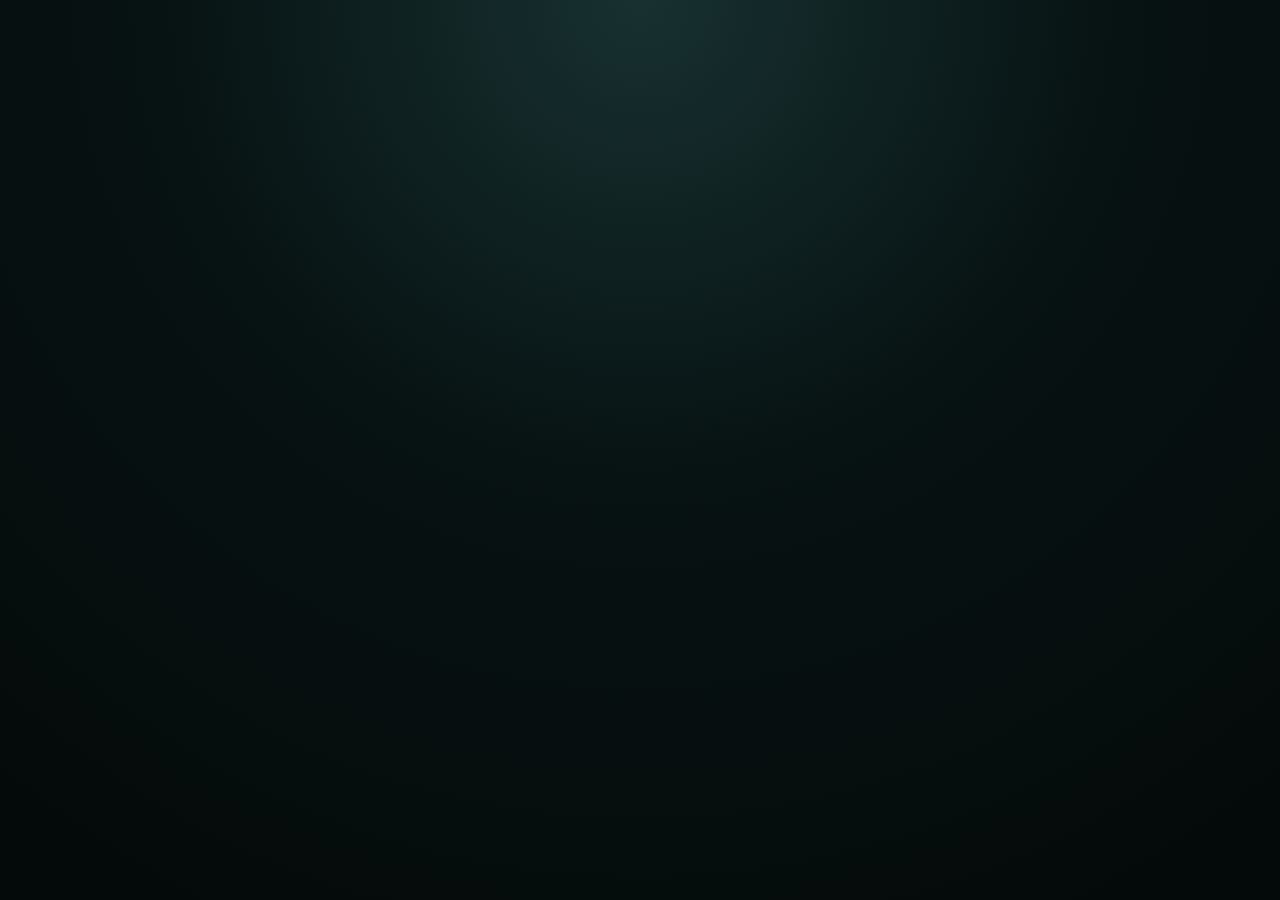
==== commit 064ac88b: "Add files via upload" ====
--- a/index.html
+++ b/index.html
@@ -1 +1,12 @@
-<!doctype html><html lang="en"><head><meta charset="utf-8"><meta name="viewport" content="width=device-width,initial-scale=1,viewport-fit=cover"><meta name="theme-color" content="#08110f"><meta name="description" content="Lantern — a cozy local-first night world."><title>Lantern · The Long Night</title><link rel="stylesheet" href="style.css"></head><body><div id="app"></div><script src="game.js"></script><script src="muse.js"></script><script src="ui.js"></script><script>Lantern.start();UI.start();</script></body></html>
+<!doctype html>
+<html lang="en">
+<head>
+<meta charset="utf-8"><meta name="viewport" content="width=device-width,initial-scale=1,viewport-fit=cover">
+<meta name="theme-color" content="#071313"><title>Lantern — The Long Night</title>
+<link rel="stylesheet" href="style.css">
+</head>
+<body>
+<div id="app"></div>
+<script src="game.js"></script>
+</body>
+</html>
--- a/style.css
+++ b/style.css
@@ -1 +1,3 @@
-:root{--bg:#07100e;--panel:#0e1b18;--panel2:#12231f;--line:#28413a;--text:#edf6ee;--muted:#9eb4aa;--gold:#e9c979;--mint:#9be0b0;--plum:#73546f;--danger:#d88989;--shadow:0 18px 50px rgba(0,0,0,.25);font-family:ui-rounded,"Trebuchet MS",system-ui,sans-serif}*{box-sizing:border-box}body{margin:0;background:radial-gradient(circle at 50% -10%,#18332b 0,#07100e 48%);color:var(--text);min-height:100vh}button,input,textarea{font:inherit}button{color:inherit;background:var(--panel);border:1px solid var(--line);border-radius:16px;padding:12px 15px;cursor:pointer;transition:.18s transform,.18s background,.18s border-color}button:hover{transform:translateY(-1px);border-color:#47675b;background:var(--panel2)}button:active{transform:translateY(1px)}button:disabled{opacity:.35;cursor:not-allowed}.top{position:sticky;top:0;z-index:20;display:flex;align-items:center;justify-content:space-between;padding:12px max(16px,calc((100vw - 980px)/2));background:rgba(7,16,14,.84);backdrop-filter:blur(14px);border-bottom:1px solid rgba(100,150,130,.1)}.brand{border:0;background:none;padding:6px;display:flex;align-items:center;gap:9px;font-weight:800;font-size:19px}.brandlamp{color:var(--gold);font-size:25px}.meters{display:flex;gap:12px;color:#d9e9dd;font-size:14px}.iconbtn{padding:8px 11px}main{max-width:980px;margin:auto;padding:28px 18px 70px}.hero{display:flex;gap:20px;align-items:center;padding:24px 0 28px}.moon{width:82px;height:82px;border-radius:50%;display:grid;place-items:center;font-size:50px;background:radial-gradient(circle at 38% 35%,#f6e5ad,#8d805d 50%,#243129 51%);box-shadow:0 0 55px rgba(233,201,121,.18)}h1{font-size:clamp(30px,6vw,54px);line-height:1;margin:4px 0 12px;letter-spacing:-1.8px}h2{margin:0 0 7px;font-size:20px}p{color:var(--muted);line-height:1.55;margin:6px 0}.eyebrow{font-size:11px;letter-spacing:2px;color:var(--gold);font-weight:800}.lede{font-size:18px}.home-grid{display:grid;grid-template-columns:repeat(2,1fr);gap:14px}.bigcard{min-height:180px;text-align:left;display:flex;flex-direction:column;justify-content:flex-end;gap:5px;padding:20px;box-shadow:var(--shadow);background:linear-gradient(160deg,#13241f,#0b1714)}.bigcard.play{border-color:#4e7663}.bigcard strong{font-size:20px}.bigcard small{color:var(--muted);font-size:14px}.cardart{font-size:34px;letter-spacing:7px;display:block;margin-bottom:auto}.lanternart{font-size:62px;filter:drop-shadow(0 0 18px rgba(233,201,121,.4))}.quest{margin-top:16px;border:1px solid var(--line);border-radius:20px;padding:18px;background:rgba(18,35,31,.75)}.quest h2{margin-top:5px}.questbar{height:7px;background:#1a2c27;border-radius:9px;overflow:hidden}.questbar i{display:block;height:100%;background:linear-gradient(90deg,var(--gold),var(--mint));border-radius:9px}.soft-note{margin:20px 0;color:#799087;text-align:center;font-size:13px}.screenhead{padding:10px 0 24px}.back{border:0;background:none;padding:0;color:var(--gold);margin-bottom:24px}.map{display:grid;grid-template-columns:repeat(3,1fr);gap:10px}.area{text-align:left;min-height:135px}.areaicon{display:block;font-size:30px;color:var(--gold);margin-bottom:15px}.area small{display:block;color:var(--muted);margin-top:6px;line-height:1.4}.area.selected{outline:2px solid rgba(233,201,121,.5)}.wanderbox{margin-top:14px;display:grid;grid-template-columns:1.35fr .65fr;gap:15px}.scene{position:relative;height:360px;overflow:hidden;border-radius:24px;border:1px solid var(--line);background:radial-gradient(circle at 70% 20%,rgba(230,215,167,.2),transparent 12%),linear-gradient(#0c1a1a 0 60%,#12231e 61%);box-shadow:var(--shadow)}.scene-moon{position:absolute;right:12%;top:8%;font-size:56px;color:#e9dba8;text-shadow:0 0 25px #d5c47d}.stars{position:absolute;top:5%;left:7%;color:#b7d3c2;letter-spacing:18px}.ground{position:absolute;left:-5%;right:-5%;bottom:-18%;height:45%;background:#0d211b;border-radius:50% 50% 0 0}.roamer{position:absolute;z-index:5;border:0;background:none;padding:0;width:58px;transform:translate(-50%,-50%);animation:bob 3s ease-in-out infinite}.roamer svg{width:58px;filter:drop-shadow(0 7px 4px rgba(0,0,0,.3))}.wander-controls{border:1px solid var(--line);border-radius:24px;padding:20px;background:rgba(14,27,24,.8);display:flex;flex-direction:column;justify-content:flex-end}.primary{border-color:#678b77;background:linear-gradient(135deg,#315344,#1b3229);font-weight:800}.primary span{float:right;color:#a9c8b5}.friends{display:grid;gap:14px}.friend{display:grid;grid-template-columns:190px 1fr;border:1px solid var(--line);border-radius:22px;overflow:hidden;background:var(--panel);box-shadow:var(--shadow)}.friendvisual{display:grid;place-items:center;background:radial-gradient(circle at 50% 45%,hsla(var(--h),60%,65%,.3),transparent 45%),#101d1a;min-height:190px}.creature-svg{width:150px;filter:drop-shadow(0 12px 8px rgba(0,0,0,.3));animation:bob 4s ease-in-out infinite}.friendinfo{padding:20px}.bond{display:flex;justify-content:space-between;max-width:260px;color:var(--muted);font-size:12px;margin:14px 0}.bond i{color:var(--gold);font-style:normal;letter-spacing:3px}.actions{display:flex;gap:7px;flex-wrap:wrap}.actions button{padding:9px 11px}.empty{text-align:center;padding:50px 20px;border:1px dashed var(--line);border-radius:22px}.empty>div{font-size:50px}.house-scene{border:1px solid var(--line);border-radius:24px;background:linear-gradient(#11211d,#0d1916);padding:25px;box-shadow:var(--shadow)}.house-art{height:250px;position:relative;background:radial-gradient(circle at 50% 20%,rgba(233,201,121,.12),transparent 28%)}.roof{font-size:130px;text-align:center;color:#6e846f;line-height:1}.window{text-align:center;font-size:30px;color:var(--gold);margin-top:-77px}.plantrow{text-align:center;font-size:31px;margin-top:50px;min-height:42px}.porch{text-align:center;font-size:24px;margin-top:35px}.house-stats{display:flex;gap:20px;justify-content:center;color:var(--muted);font-size:13px}.actiongrid{display:grid;grid-template-columns:repeat(3,1fr);gap:9px;margin-top:14px}.craft,.inventory{margin-top:18px;border:1px solid var(--line);border-radius:20px;padding:18px;background:rgba(14,27,24,.7)}.recipes{display:grid;grid-template-columns:repeat(2,1fr);gap:8px}.recipes button{display:flex;justify-content:space-between}.recipes small{color:var(--muted)}.inventory{display:flex;gap:8px;flex-wrap:wrap}.inventory h2{width:100%}.inventory span{background:#152823;padding:7px 10px;border-radius:12px;color:#c6d8ce;font-size:13px}.med-card{text-align:center;border:1px solid var(--line);border-radius:28px;padding:35px 20px;min-height:470px;background:radial-gradient(circle at 50% 42%,rgba(233,201,121,.1),transparent 25%),#0b1714;position:relative;overflow:hidden}.big-lantern{font-size:100px;transition:transform .8s ease,filter .8s ease;position:relative;z-index:2;margin-top:30px}.med-orb{position:absolute;width:230px;height:230px;border-radius:50%;left:50%;top:100px;transform:translateX(-50%);background:radial-gradient(circle,rgba(233,201,121,.35),rgba(126,196,153,.05) 60%,transparent 70%);filter:blur(3px);transition:.8s}.med-time{font-size:42px;font-variant-numeric:tabular-nums;margin:18px 0;color:#e9ddb6}.med-buttons{display:flex;justify-content:center;gap:8px;position:relative;z-index:3}.musebar{margin:24px auto 0;display:flex;gap:10px;justify-content:center;align-items:center;color:var(--muted);font-size:13px}.musebar button{padding:8px 11px}.note{width:100%;min-height:150px;resize:vertical;background:#0b1714;color:var(--text);border:1px solid var(--line);border-radius:18px;padding:16px;margin-bottom:10px;outline:none}.notes{margin-top:25px;display:grid;gap:10px}.notes article{border:1px solid var(--line);border-radius:18px;padding:15px;background:var(--panel)}time{color:var(--gold);font-size:11px}.settings{margin-top:30px;display:flex;gap:8px;flex-wrap:wrap;align-items:center}.filebtn{padding:10px 14px;border:1px solid var(--line);border-radius:14px;cursor:pointer}.filebtn input{display:none}.danger{border-color:#5e3434;color:#e5a4a4}.aboutcards{display:grid;grid-template-columns:repeat(3,1fr);gap:12px}.aboutcards article{border:1px solid var(--line);border-radius:20px;padding:18px;background:var(--panel)}.modal{position:fixed;inset:0;z-index:50;display:grid;place-items:center;padding:18px}.modalshade{position:absolute;inset:0;background:rgba(2,7,6,.78);backdrop-filter:blur(7px)}.modalbox{position:relative;width:min(600px,100%);max-height:90vh;overflow:auto;border:1px solid #38594c;border-radius:25px;padding:28px;background:#0c1915;box-shadow:0 25px 90px rgba(0,0,0,.55);text-align:center}.close{position:absolute;right:12px;top:10px;border:0;background:none;font-size:26px;color:var(--muted)}.out-icon{font-size:64px;margin:10px}.out-sprite{width:160px;margin:0 auto}.choicegrid{display:grid;gap:8px;margin-top:18px}.choicegrid button{text-align:left}.fireflygame{height:250px;position:relative;border-radius:20px;background:radial-gradient(circle,#1b3127,#08100e 70%);overflow:hidden;margin:15px 0}.fireflygame button{position:absolute;padding:10px;border:0;background:none;color:#ffeab0;font-size:28px;text-shadow:0 0 18px #f6d87d}.pondgame{height:240px;border-radius:50%;width:240px;margin:15px auto;background:radial-gradient(circle,#203d3a,#0c1d1a);position:relative;overflow:hidden}.pondgame i,.pondgame b{position:absolute;border:2px solid rgba(160,215,195,.45);border-radius:50%;width:20px;height:20px;left:50%;top:50%;transform:translate(-50%,-50%);animation:ripple 2.5s infinite}.pondgame b{animation-delay:1.25s}.sorting{display:grid;gap:10px;margin-top:15px}.sortcard{padding:22px;border:1px dashed #466457;border-radius:18px}.range{width:100%;margin:25px 0}.toast{position:fixed;z-index:100;left:50%;bottom:20px;transform:translate(-50%,20px);opacity:0;background:#dfeee4;color:#10201a;padding:11px 16px;border-radius:15px;box-shadow:var(--shadow);pointer-events:none;transition:.2s}.toast.show{opacity:1;transform:translate(-50%,0)}.muted{color:var(--muted)}@keyframes bob{0%,100%{translate:0 0}50%{translate:0 -5px}}@keyframes ripple{from{width:15px;height:15px;opacity:.7}to{width:220px;height:220px;opacity:0}}@media(max-width:720px){main{padding:20px 13px 50px}.meters{gap:7px;font-size:12px}.home-grid,.wanderbox,.aboutcards{grid-template-columns:1fr}.map{grid-template-columns:repeat(2,1fr)}.scene{height:290px}.friend{grid-template-columns:1fr}.friendvisual{min-height:170px}.actiongrid{grid-template-columns:repeat(2,1fr)}.recipes{grid-template-columns:1fr}.hero{align-items:flex-start}.moon{width:65px;height:65px;font-size:40px;flex:none}.bigcard{min-height:145px}.musebar{flex-direction:column}}@media(prefers-reduced-motion:reduce){*{animation-duration:.001ms!important;transition:none!important}}
+:root{--bg:#061010;--panel:#0d1c1c;--panel2:#112525;--ink:#e9f1e8;--muted:#9bb1aa;--gold:#e8c77b;--green:#82d6b4;--plum:#5d3a68;--line:#25403d;--shadow:0 18px 55px rgba(0,0,0,.32)}*{box-sizing:border-box}html,body{margin:0;min-height:100%;background:radial-gradient(circle at 50% 0,#173130 0,#071212 44%,#040909 100%);color:var(--ink);font:16px/1.5 system-ui,-apple-system,BlinkMacSystemFont,"Segoe UI",sans-serif}button,input,textarea{font:inherit}button{color:inherit;cursor:pointer}.top{position:sticky;top:0;z-index:10;height:66px;display:flex;align-items:center;justify-content:space-between;padding:8px max(16px,calc((100vw - 1050px)/2));background:rgba(5,15,15,.86);backdrop-filter:blur(14px);border-bottom:1px solid rgba(130,214,180,.1)}.brand{border:0;background:none;display:flex;align-items:center;gap:10px;text-align:left}.brandlamp{font-size:27px}.brand b{display:block;font-family:Georgia,serif;font-size:18px}.brand small{display:block;color:var(--muted);font-size:10px;letter-spacing:.16em;text-transform:uppercase}.resources{display:flex;gap:14px;color:#bfd2ca;font-size:13px}.menu{border:1px solid var(--line);background:#0c1b1b;border-radius:12px;padding:9px 12px}.screen{max-width:1050px;margin:auto;padding:46px 20px 100px}.kicker,.eyebrow{color:var(--gold);font-size:11px;letter-spacing:.19em;font-weight:800}.screen h1{font:clamp(32px,6vw,58px)/1.02 Georgia,serif;margin:6px 0 26px;max-width:750px}.hero{display:grid;grid-template-columns:1.15fr .85fr;gap:24px;align-items:center}.heroart{height:390px;border:1px solid var(--line);border-radius:28px;overflow:hidden;position:relative;background:radial-gradient(circle at 50% 42%,rgba(232,199,123,.18),transparent 15%),linear-gradient(#091b20,#071212 68%)}.moon{position:absolute;width:100px;height:100px;border-radius:50%;background:#dfe6c9;right:15%;top:13%;box-shadow:0 0 65px rgba(220,230,190,.2)}.tree{position:absolute;bottom:0;left:10%;width:180px;height:240px;background:#06100e;border-radius:50% 50% 0 0;box-shadow:130px 25px 0 -20px #06100e,240px -15px 0 -15px #06100e}.ground{position:absolute;bottom:-50px;left:-5%;width:110%;height:120px;border-radius:50% 50% 0 0;background:#07100d}.tinyflames{position:absolute;inset:0}.tinyflames i{position:absolute;left:calc(8% + var(--i)*11%);top:calc(48% + var(--i)*4%);width:5px;height:7px;border-radius:50%;background:var(--gold);box-shadow:0 0 15px var(--gold);animation:float 3s ease-in-out infinite alternate}@keyframes float{to{transform:translateY(-13px);opacity:.65}}.heroCopy p{font:22px/1.4 Georgia,serif;color:#c9d8d0;margin-bottom:25px}.primary,.secondary,.ghost,.danger,.chips button,.friendBtns button,.patternChoice,.area,.tiles button,.daily button,.zenbar button{border:1px solid var(--line);border-radius:13px;padding:12px 17px;background:#102424}.primary{background:linear-gradient(135deg,#cda85f,#f0d18a);color:#14201c;border-color:#f0d18a;font-weight:800}.primary.big{padding:16px 20px;font-size:17px}.ghost{background:transparent;color:#c4d6cf}.secondary{background:#172d2c}.danger{background:#321c25;border-color:#56313e}.heroCopy .ghost{display:block;margin-top:10px}.daily{display:flex;align-items:center;justify-content:space-between;margin:28px 0;padding:18px 20px;border:1px solid var(--line);border-radius:18px;background:rgba(13,28,28,.82)}.daily b{display:block;margin-top:3px}.tiles{display:grid;grid-template-columns:repeat(4,1fr);gap:12px}.tiles button{text-align:left;min-height:120px;transition:.2s}.tiles button:hover,.area:hover,.friend:hover{transform:translateY(-3px);border-color:#4b6c63}.tiles span{display:block;font-size:27px;margin-bottom:18px}.tiles b,.tiles small{display:block}.tiles small,.area small{color:var(--muted)}.zenbar,.wanderNote,.companionTip,.about{display:flex;gap:14px;align-items:center;margin-top:18px;padding:16px 18px;background:rgba(13,28,28,.7);border:1px solid var(--line);border-radius:16px}.zenbar div{flex:1}.zenbar small{display:block;color:var(--muted)}.workbench{display:grid;grid-template-columns:330px 1fr;gap:22px}.lanternPreview{height:430px;border-radius:25px;background:radial-gradient(circle at 50% 45%,rgba(232,199,123,.18),transparent 28%),#071313;border:1px solid var(--line);display:flex;flex-direction:column;align-items:center;justify-content:center;position:relative}.lanternBody,.launchLantern .lanternBody{width:160px;height:205px;border-radius:45% 45% 34% 34%;border:5px solid #d7bd7a;background:radial-gradient(circle,rgba(255,230,151,.6),rgba(185,121,54,.15) 48%,rgba(50,35,27,.5));box-shadow:0 0 30px rgba(232,199,123,.12);display:flex;align-items:center;justify-content:center;position:relative}.lanternBody:before,.lanternBody:after{content:"";position:absolute;top:-15px;bottom:-15px;width:3px;background:#d7bd7a}.lanternBody:before{left:30px}.lanternBody:after{right:30px}.lanternTop{width:90px;height:20px;border:4px solid #d7bd7a;border-radius:50%;margin-bottom:-5px;z-index:2}.pattern{font-size:29px;color:#f4d99c;text-align:center}.messagePreview{position:absolute;bottom:25px;max-width:110px;font:11px Georgia,serif;text-align:center;color:#f4e8c4;opacity:.8}.flame{width:17px;height:31px;border-radius:50% 50% 50% 50%;background:#ffe28e;box-shadow:0 0 35px 12px rgba(255,202,94,.35);margin-top:-2px;opacity:.25}.lit .flame{opacity:1;animation:flick .25s infinite alternate}@keyframes flick{to{transform:scale(.85) translateY(2px)}}.steps{display:grid;grid-template-columns:repeat(7,1fr);gap:6px;margin-bottom:16px}.step{padding:9px 3px;text-align:center;color:#657d75}.step span{display:block;width:28px;height:28px;border-radius:50%;margin:auto auto 5px;border:1px solid var(--line);padding-top:3px}.step small{font-size:9px}.step.active{color:var(--gold)}.step.active span{border-color:var(--gold)}.step.done{color:var(--green)}.step.done span{background:#183b35;border-color:#397a68}.actionCard{min-height:300px;border:1px solid var(--line);border-radius:22px;padding:25px;background:linear-gradient(135deg,rgba(17,37,37,.95),rgba(8,21,21,.95))}.actionCard h2{font:30px Georgia,serif;margin-top:0}.actionCard p{color:#aebfb9;max-width:620px}.tactile{height:125px;margin:20px 0;border:1px dashed #46635c;border-radius:18px;display:flex;flex-direction:column;align-items:center;justify-content:center;cursor:pointer}.gesture{font-size:38px;color:var(--gold);animation:bob 1.8s infinite}@keyframes bob{50%{transform:translateY(-5px)}}textarea{width:100%;min-height:115px;background:#081515;color:var(--ink);border:1px solid #34524c;border-radius:14px;padding:13px;resize:vertical}.chips,.patternChoices,.colorChoices{display:flex;flex-wrap:wrap;gap:8px;margin:12px 0 18px}.chips button{padding:7px 10px}.patternChoice{font-size:25px;min-width:90px}.patternChoice.sel{border-color:var(--gold);background:#26372d}.dot{width:27px;height:27px;border-radius:50%;border:2px solid #1a2c29}.dot.rose{background:#c98591}.dot.mint{background:#82d6b4}.dot.gold{background:#e8c77b}.dot.lavender{background:#b59bc9}.dot.sky{background:#87b8d4}.dot.peach{background:#dca78e}.dot.sel{outline:3px solid #fff5c9}.materialStrip{display:flex;gap:12px;flex-wrap:wrap;margin-top:15px;color:#9eb4ac;font-size:12px}.launchScene{height:500px;border:1px solid var(--line);border-radius:26px;overflow:hidden;position:relative;background:radial-gradient(circle at 50% 55%,rgba(230,204,134,.13),transparent 15%),linear-gradient(#06101d,#091c1b 65%,#07100e)}.starsBg{position:absolute;inset:0;background-image:radial-gradient(circle,rgba(255,245,210,.75) 1px,transparent 1.5px);background-size:73px 61px}.launchGround{position:absolute;bottom:-90px;left:-10%;width:120%;height:170px;background:#06100d;border-radius:50%}.launchLantern{position:absolute;left:50%;top:55%;transform:translate(-50%,-50%);display:flex;flex-direction:column;align-items:center;z-index:2;filter:drop-shadow(0 0 22px rgba(255,204,105,.35))}.launchLantern .lanternBody{width:110px;height:145px}.launchLantern .lanternTop{width:65px}.launchLantern .flame{opacity:1}.rising .launchLantern{animation:rise 4s cubic-bezier(.18,.72,.18,1) forwards}@keyframes rise{0%{top:55%;transform:translate(-50%,-50%) scale(1)}55%{top:18%;transform:translate(-50%,-50%) scale(.62)}100%{top:-12%;transform:translate(-50%,-50%) scale(.08);opacity:.1}}.launchControls{text-align:center;padding:20px}.launchControls p{color:#b9c8c2}.launchControls em{color:#eed89b}.areaGrid{display:grid;grid-template-columns:repeat(2,1fr);gap:13px}.area{text-align:left;min-height:145px;padding:20px;transition:.2s}.areaIcon{font-size:30px;display:block;margin-bottom:20px}.area b,.area small{display:block}.area.locked{opacity:.4}.sceneCard{max-width:760px;margin:auto;text-align:center;border:1px solid var(--line);background:rgba(13,28,28,.85);padding:25px;border-radius:24px}.sceneIllustration{height:230px;border-radius:18px;margin-bottom:20px;display:flex;align-items:center;justify-content:center;background:radial-gradient(circle,rgba(232,199,123,.16),transparent 30%),#091717;font-size:70px}.sceneCard h2{font:29px Georgia,serif}.sceneCard p{color:#aebdb7}.friendGrid{display:grid;gap:14px}.friend{display:grid;grid-template-columns:180px 1fr;border:1px solid var(--line);border-radius:22px;background:rgba(13,28,28,.82);overflow:hidden;transition:.2s}.friendArt{display:flex;align-items:center;justify-content:center;background:#091716;min-height:230px}.friendInfo{padding:20px}.friendInfo h2{font:29px Georgia,serif;margin:0}.friendInfo span,.friendInfo p{color:var(--muted)}.bond{height:7px;background:#172b29;border-radius:9px;overflow:hidden}.bond i{display:block;height:100%;background:linear-gradient(90deg,var(--plum),var(--green));border-radius:9px}.friendBtns{display:flex;gap:7px;flex-wrap:wrap;margin-top:14px}.friendBtns button{padding:8px 10px}.creature{width:100px;height:100px;position:relative}.creature .body{position:absolute;width:75px;height:67px;left:13px;top:30px;border-radius:50% 50% 45% 45%;background:#9baf99;box-shadow:inset 0 -7px rgba(0,0,0,.08)}.creature .ear{position:absolute;width:29px;height:42px;top:13px;background:#9baf99;border-radius:70% 20% 60% 30%;z-index:0}.creature .e1{left:16px;transform:rotate(-25deg)}.creature .e2{right:16px;transform:scaleX(-1) rotate(-25deg)}.creature .eye{position:absolute;width:7px;height:9px;border-radius:50%;background:#12201d;top:54px;z-index:2}.creature .a{left:35px}.creature .b{right:35px}.creature .mouth{position:absolute;width:14px;height:7px;border-bottom:2px solid #24332f;border-radius:50%;left:43px;top:68px}.creature .tail{position:absolute;width:29px;height:35px;border-radius:70% 30%;background:#9baf99;right:0;bottom:17px;transform:rotate(35deg)}.creature.rose .body,.creature.rose .ear,.creature.rose .tail{background:#c98591}.creature.mint .body,.creature.mint .ear,.creature.mint .tail{background:#82d6b4}.creature.gold .body,.creature.gold .ear,.creature.gold .tail{background:#d8b86c}.creature.lavender .body,.creature.lavender .ear,.creature.lavender .tail{background:#b59bc9}.creature.sky .body,.creature.sky .ear,.creature.sky .tail{background:#87b8d4}.creature.peach .body,.creature.peach .ear,.creature.peach .tail{background:#dca78e}.bigSky{height:520px;border:1px solid var(--line);border-radius:26px;position:relative;overflow:hidden;background:radial-gradient(circle at 50% 90%,rgba(224,190,110,.13),transparent 25%),linear-gradient(#050d1b,#071718)}.bigSky:before{content:"";position:absolute;inset:0;background-image:radial-gradient(circle,rgba(255,245,215,.65) 1px,transparent 1.5px);background-size:61px 57px}.skyMoon{position:absolute;width:80px;height:80px;border-radius:50%;background:#e3e7ca;right:12%;top:12%;box-shadow:0 0 55px rgba(225,235,200,.16)}.skyLantern{position:absolute;left:var(--x);top:var(--y);background:none;border:0;font-size:18px;filter:drop-shadow(0 0 8px rgba(245,205,113,.7));animation:skyfloat 4s ease-in-out infinite alternate}@keyframes skyfloat{to{transform:translateY(-8px)}}.skyStats{display:grid;grid-template-columns:repeat(3,1fr);gap:10px;margin:16px 0}.skyStats div{text-align:center;border:1px solid var(--line);border-radius:16px;padding:15px;background:#0d1c1c}.skyStats b,.skyStats small{display:block}.skyStats b{font:30px Georgia,serif;color:var(--gold)}.skyStats small{color:var(--muted)}.skyCaption{text-align:center;color:#91a7a0;font:17px Georgia,serif}.empty{text-align:center;padding:55px 20px;border:1px dashed #304b46;border-radius:22px}.empty>div{font-size:50px}.empty h2{font:28px Georgia,serif}.empty p{color:var(--muted);max-width:520px;margin:0 auto 20px}.notebook{border:1px solid #3c4d45;border-radius:20px;background:linear-gradient(#17251f,#121e1a);padding:25px;max-width:650px}.statsList p{display:flex;justify-content:space-between;border-bottom:1px dashed #3a4b43;padding:10px 0}.statsList b{color:var(--gold)}.notebook hr{border:0;border-top:1px solid #3a4b43;margin:20px 0}.file{display:inline-block;cursor:pointer}.file input{display:none}.about{display:block}.about p{color:var(--muted)}.medCard{max-width:700px;margin:auto;text-align:center;padding:30px;border:1px solid var(--line);border-radius:25px;background:radial-gradient(circle at 50% 30%,rgba(232,199,123,.12),transparent 25%),#0b1a1a}.medOrb{height:330px;display:flex;align-items:center;justify-content:center}.medLantern{font-size:75px;filter:drop-shadow(0 0 35px rgba(245,205,113,.5));animation:medfloat 6s ease-in-out infinite}@keyframes medfloat{50%{transform:translateY(-18px) scale(1.03)}}.medCard h2{font:32px Georgia,serif}.medCard p{color:var(--muted)}.signal{max-width:360px;margin:25px auto;text-align:left;display:grid;grid-template-columns:1fr auto;gap:7px}.signal span{color:var(--muted)}.signal b{font-size:12px}.signal i{grid-column:1/-1;height:5px;border-radius:5px;background:linear-gradient(90deg,var(--plum),var(--green));display:block}.bottom{position:fixed;z-index:20;bottom:0;left:0;right:0;height:67px;display:flex;justify-content:center;gap:4px;background:rgba(5,15,15,.94);backdrop-filter:blur(15px);border-top:1px solid rgba(130,214,180,.1)}.bottom button{width:90px;background:none;border:0;color:#9eb5ad;font-size:20px}.bottom small{display:block;font-size:9px;letter-spacing:.08em;text-transform:uppercase}.toast{position:fixed;z-index:99;left:50%;bottom:85px;transform:translate(-50%,20px);background:#e8d08e;color:#14201c;padding:12px 17px;border-radius:13px;font-weight:700;opacity:0;pointer-events:none;transition:.25s;box-shadow:var(--shadow)}.toast.show{opacity:1;transform:translate(-50%,0)}
+@media(max-width:760px){.resources{display:none}.screen{padding:30px 14px 95px}.hero,.workbench{grid-template-columns:1fr}.heroart{height:260px}.heroCopy p{font-size:19px}.tiles{grid-template-columns:repeat(2,1fr)}.areaGrid{grid-template-columns:1fr}.friend{grid-template-columns:1fr}.friendArt{min-height:170px}.steps{gap:2px}.step small{font-size:7px}.lanternPreview{height:300px}.launchScene,.bigSky{height:430px}.bottom button{width:18vw}.zenbar{align-items:flex-start;flex-wrap:wrap}.zenbar button{margin-left:38px}.skyStats b{font-size:24px}}
+@media(prefers-reduced-motion:reduce){*{animation:none!important;transition:none!important}}
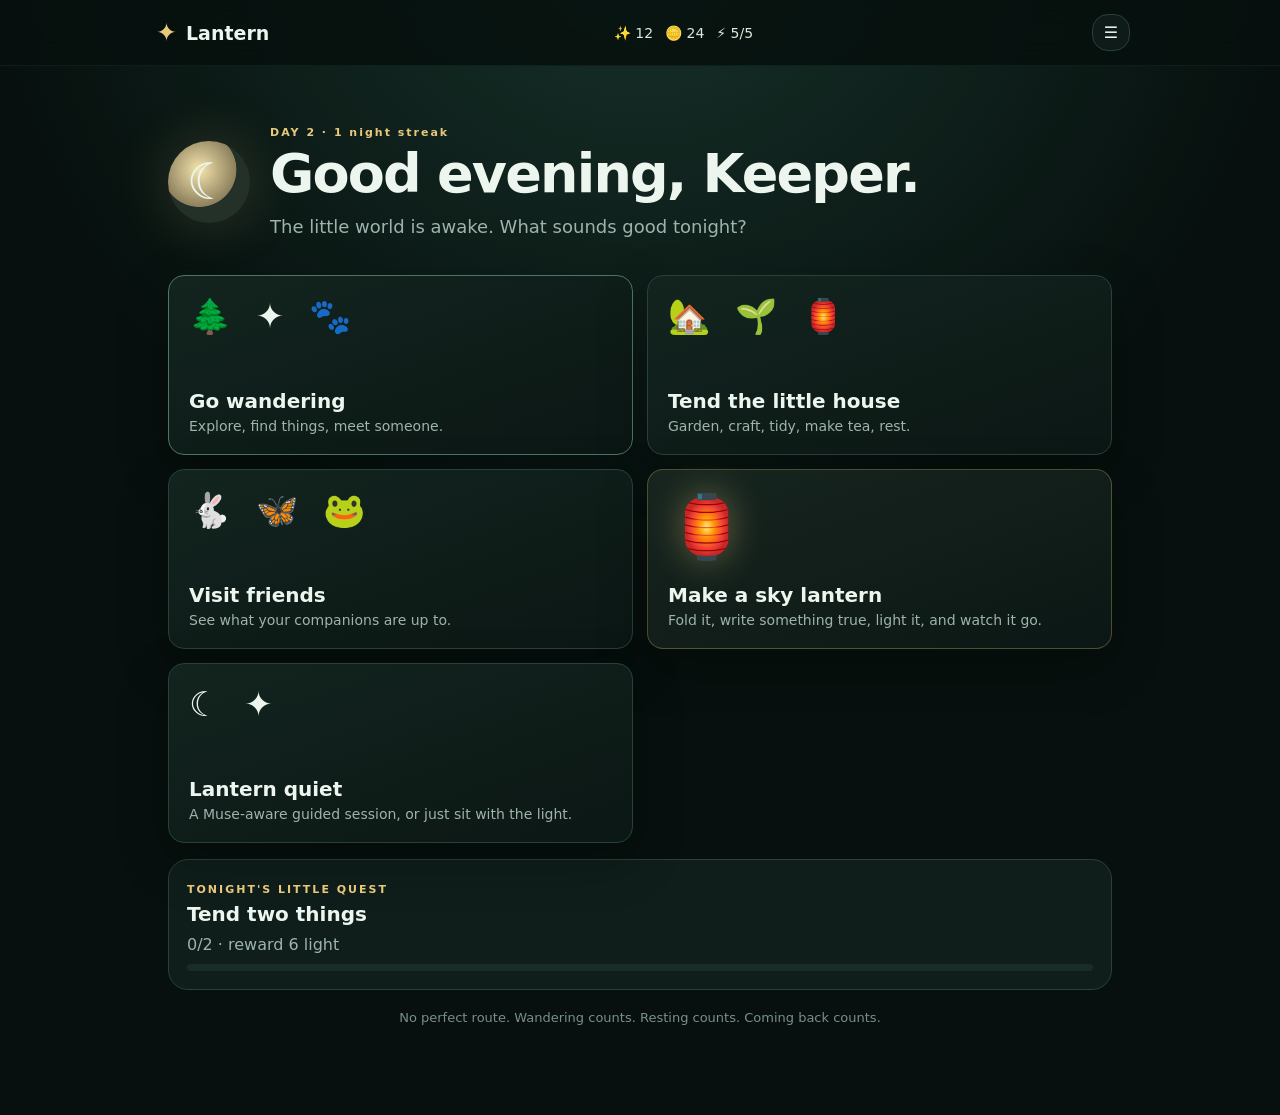
==== commit a6de30e5: "Add files via upload" ====
--- a/index.html
+++ b/index.html
@@ -1,12 +1 @@
-<!doctype html>
-<html lang="en">
-<head>
-<meta charset="utf-8"><meta name="viewport" content="width=device-width,initial-scale=1,viewport-fit=cover">
-<meta name="theme-color" content="#071313"><title>Lantern — The Long Night</title>
-<link rel="stylesheet" href="style.css">
-</head>
-<body>
-<div id="app"></div>
-<script src="game.js"></script>
-</body>
-</html>
+<!doctype html><html lang="en"><head><meta charset="utf-8"><meta name="viewport" content="width=device-width,initial-scale=1,viewport-fit=cover"><meta name="theme-color" content="#08110f"><meta name="description" content="Lantern — a cozy local-first night world."><title>Lantern · The Long Night</title><link rel="stylesheet" href="style.css"></head><body><div id="app"></div><script src="game.js"></script><script src="muse.js"></script><script src="ui.js"></script><script>Lantern.start();UI.start();</script></body></html>
--- a/style.css
+++ b/style.css
@@ -1,3 +1,28 @@
-:root{--bg:#061010;--panel:#0d1c1c;--panel2:#112525;--ink:#e9f1e8;--muted:#9bb1aa;--gold:#e8c77b;--green:#82d6b4;--plum:#5d3a68;--line:#25403d;--shadow:0 18px 55px rgba(0,0,0,.32)}*{box-sizing:border-box}html,body{margin:0;min-height:100%;background:radial-gradient(circle at 50% 0,#173130 0,#071212 44%,#040909 100%);color:var(--ink);font:16px/1.5 system-ui,-apple-system,BlinkMacSystemFont,"Segoe UI",sans-serif}button,input,textarea{font:inherit}button{color:inherit;cursor:pointer}.top{position:sticky;top:0;z-index:10;height:66px;display:flex;align-items:center;justify-content:space-between;padding:8px max(16px,calc((100vw - 1050px)/2));background:rgba(5,15,15,.86);backdrop-filter:blur(14px);border-bottom:1px solid rgba(130,214,180,.1)}.brand{border:0;background:none;display:flex;align-items:center;gap:10px;text-align:left}.brandlamp{font-size:27px}.brand b{display:block;font-family:Georgia,serif;font-size:18px}.brand small{display:block;color:var(--muted);font-size:10px;letter-spacing:.16em;text-transform:uppercase}.resources{display:flex;gap:14px;color:#bfd2ca;font-size:13px}.menu{border:1px solid var(--line);background:#0c1b1b;border-radius:12px;padding:9px 12px}.screen{max-width:1050px;margin:auto;padding:46px 20px 100px}.kicker,.eyebrow{color:var(--gold);font-size:11px;letter-spacing:.19em;font-weight:800}.screen h1{font:clamp(32px,6vw,58px)/1.02 Georgia,serif;margin:6px 0 26px;max-width:750px}.hero{display:grid;grid-template-columns:1.15fr .85fr;gap:24px;align-items:center}.heroart{height:390px;border:1px solid var(--line);border-radius:28px;overflow:hidden;position:relative;background:radial-gradient(circle at 50% 42%,rgba(232,199,123,.18),transparent 15%),linear-gradient(#091b20,#071212 68%)}.moon{position:absolute;width:100px;height:100px;border-radius:50%;background:#dfe6c9;right:15%;top:13%;box-shadow:0 0 65px rgba(220,230,190,.2)}.tree{position:absolute;bottom:0;left:10%;width:180px;height:240px;background:#06100e;border-radius:50% 50% 0 0;box-shadow:130px 25px 0 -20px #06100e,240px -15px 0 -15px #06100e}.ground{position:absolute;bottom:-50px;left:-5%;width:110%;height:120px;border-radius:50% 50% 0 0;background:#07100d}.tinyflames{position:absolute;inset:0}.tinyflames i{position:absolute;left:calc(8% + var(--i)*11%);top:calc(48% + var(--i)*4%);width:5px;height:7px;border-radius:50%;background:var(--gold);box-shadow:0 0 15px var(--gold);animation:float 3s ease-in-out infinite alternate}@keyframes float{to{transform:translateY(-13px);opacity:.65}}.heroCopy p{font:22px/1.4 Georgia,serif;color:#c9d8d0;margin-bottom:25px}.primary,.secondary,.ghost,.danger,.chips button,.friendBtns button,.patternChoice,.area,.tiles button,.daily button,.zenbar button{border:1px solid var(--line);border-radius:13px;padding:12px 17px;background:#102424}.primary{background:linear-gradient(135deg,#cda85f,#f0d18a);color:#14201c;border-color:#f0d18a;font-weight:800}.primary.big{padding:16px 20px;font-size:17px}.ghost{background:transparent;color:#c4d6cf}.secondary{background:#172d2c}.danger{background:#321c25;border-color:#56313e}.heroCopy .ghost{display:block;margin-top:10px}.daily{display:flex;align-items:center;justify-content:space-between;margin:28px 0;padding:18px 20px;border:1px solid var(--line);border-radius:18px;background:rgba(13,28,28,.82)}.daily b{display:block;margin-top:3px}.tiles{display:grid;grid-template-columns:repeat(4,1fr);gap:12px}.tiles button{text-align:left;min-height:120px;transition:.2s}.tiles button:hover,.area:hover,.friend:hover{transform:translateY(-3px);border-color:#4b6c63}.tiles span{display:block;font-size:27px;margin-bottom:18px}.tiles b,.tiles small{display:block}.tiles small,.area small{color:var(--muted)}.zenbar,.wanderNote,.companionTip,.about{display:flex;gap:14px;align-items:center;margin-top:18px;padding:16px 18px;background:rgba(13,28,28,.7);border:1px solid var(--line);border-radius:16px}.zenbar div{flex:1}.zenbar small{display:block;color:var(--muted)}.workbench{display:grid;grid-template-columns:330px 1fr;gap:22px}.lanternPreview{height:430px;border-radius:25px;background:radial-gradient(circle at 50% 45%,rgba(232,199,123,.18),transparent 28%),#071313;border:1px solid var(--line);display:flex;flex-direction:column;align-items:center;justify-content:center;position:relative}.lanternBody,.launchLantern .lanternBody{width:160px;height:205px;border-radius:45% 45% 34% 34%;border:5px solid #d7bd7a;background:radial-gradient(circle,rgba(255,230,151,.6),rgba(185,121,54,.15) 48%,rgba(50,35,27,.5));box-shadow:0 0 30px rgba(232,199,123,.12);display:flex;align-items:center;justify-content:center;position:relative}.lanternBody:before,.lanternBody:after{content:"";position:absolute;top:-15px;bottom:-15px;width:3px;background:#d7bd7a}.lanternBody:before{left:30px}.lanternBody:after{right:30px}.lanternTop{width:90px;height:20px;border:4px solid #d7bd7a;border-radius:50%;margin-bottom:-5px;z-index:2}.pattern{font-size:29px;color:#f4d99c;text-align:center}.messagePreview{position:absolute;bottom:25px;max-width:110px;font:11px Georgia,serif;text-align:center;color:#f4e8c4;opacity:.8}.flame{width:17px;height:31px;border-radius:50% 50% 50% 50%;background:#ffe28e;box-shadow:0 0 35px 12px rgba(255,202,94,.35);margin-top:-2px;opacity:.25}.lit .flame{opacity:1;animation:flick .25s infinite alternate}@keyframes flick{to{transform:scale(.85) translateY(2px)}}.steps{display:grid;grid-template-columns:repeat(7,1fr);gap:6px;margin-bottom:16px}.step{padding:9px 3px;text-align:center;color:#657d75}.step span{display:block;width:28px;height:28px;border-radius:50%;margin:auto auto 5px;border:1px solid var(--line);padding-top:3px}.step small{font-size:9px}.step.active{color:var(--gold)}.step.active span{border-color:var(--gold)}.step.done{color:var(--green)}.step.done span{background:#183b35;border-color:#397a68}.actionCard{min-height:300px;border:1px solid var(--line);border-radius:22px;padding:25px;background:linear-gradient(135deg,rgba(17,37,37,.95),rgba(8,21,21,.95))}.actionCard h2{font:30px Georgia,serif;margin-top:0}.actionCard p{color:#aebfb9;max-width:620px}.tactile{height:125px;margin:20px 0;border:1px dashed #46635c;border-radius:18px;display:flex;flex-direction:column;align-items:center;justify-content:center;cursor:pointer}.gesture{font-size:38px;color:var(--gold);animation:bob 1.8s infinite}@keyframes bob{50%{transform:translateY(-5px)}}textarea{width:100%;min-height:115px;background:#081515;color:var(--ink);border:1px solid #34524c;border-radius:14px;padding:13px;resize:vertical}.chips,.patternChoices,.colorChoices{display:flex;flex-wrap:wrap;gap:8px;margin:12px 0 18px}.chips button{padding:7px 10px}.patternChoice{font-size:25px;min-width:90px}.patternChoice.sel{border-color:var(--gold);background:#26372d}.dot{width:27px;height:27px;border-radius:50%;border:2px solid #1a2c29}.dot.rose{background:#c98591}.dot.mint{background:#82d6b4}.dot.gold{background:#e8c77b}.dot.lavender{background:#b59bc9}.dot.sky{background:#87b8d4}.dot.peach{background:#dca78e}.dot.sel{outline:3px solid #fff5c9}.materialStrip{display:flex;gap:12px;flex-wrap:wrap;margin-top:15px;color:#9eb4ac;font-size:12px}.launchScene{height:500px;border:1px solid var(--line);border-radius:26px;overflow:hidden;position:relative;background:radial-gradient(circle at 50% 55%,rgba(230,204,134,.13),transparent 15%),linear-gradient(#06101d,#091c1b 65%,#07100e)}.starsBg{position:absolute;inset:0;background-image:radial-gradient(circle,rgba(255,245,210,.75) 1px,transparent 1.5px);background-size:73px 61px}.launchGround{position:absolute;bottom:-90px;left:-10%;width:120%;height:170px;background:#06100d;border-radius:50%}.launchLantern{position:absolute;left:50%;top:55%;transform:translate(-50%,-50%);display:flex;flex-direction:column;align-items:center;z-index:2;filter:drop-shadow(0 0 22px rgba(255,204,105,.35))}.launchLantern .lanternBody{width:110px;height:145px}.launchLantern .lanternTop{width:65px}.launchLantern .flame{opacity:1}.rising .launchLantern{animation:rise 4s cubic-bezier(.18,.72,.18,1) forwards}@keyframes rise{0%{top:55%;transform:translate(-50%,-50%) scale(1)}55%{top:18%;transform:translate(-50%,-50%) scale(.62)}100%{top:-12%;transform:translate(-50%,-50%) scale(.08);opacity:.1}}.launchControls{text-align:center;padding:20px}.launchControls p{color:#b9c8c2}.launchControls em{color:#eed89b}.areaGrid{display:grid;grid-template-columns:repeat(2,1fr);gap:13px}.area{text-align:left;min-height:145px;padding:20px;transition:.2s}.areaIcon{font-size:30px;display:block;margin-bottom:20px}.area b,.area small{display:block}.area.locked{opacity:.4}.sceneCard{max-width:760px;margin:auto;text-align:center;border:1px solid var(--line);background:rgba(13,28,28,.85);padding:25px;border-radius:24px}.sceneIllustration{height:230px;border-radius:18px;margin-bottom:20px;display:flex;align-items:center;justify-content:center;background:radial-gradient(circle,rgba(232,199,123,.16),transparent 30%),#091717;font-size:70px}.sceneCard h2{font:29px Georgia,serif}.sceneCard p{color:#aebdb7}.friendGrid{display:grid;gap:14px}.friend{display:grid;grid-template-columns:180px 1fr;border:1px solid var(--line);border-radius:22px;background:rgba(13,28,28,.82);overflow:hidden;transition:.2s}.friendArt{display:flex;align-items:center;justify-content:center;background:#091716;min-height:230px}.friendInfo{padding:20px}.friendInfo h2{font:29px Georgia,serif;margin:0}.friendInfo span,.friendInfo p{color:var(--muted)}.bond{height:7px;background:#172b29;border-radius:9px;overflow:hidden}.bond i{display:block;height:100%;background:linear-gradient(90deg,var(--plum),var(--green));border-radius:9px}.friendBtns{display:flex;gap:7px;flex-wrap:wrap;margin-top:14px}.friendBtns button{padding:8px 10px}.creature{width:100px;height:100px;position:relative}.creature .body{position:absolute;width:75px;height:67px;left:13px;top:30px;border-radius:50% 50% 45% 45%;background:#9baf99;box-shadow:inset 0 -7px rgba(0,0,0,.08)}.creature .ear{position:absolute;width:29px;height:42px;top:13px;background:#9baf99;border-radius:70% 20% 60% 30%;z-index:0}.creature .e1{left:16px;transform:rotate(-25deg)}.creature .e2{right:16px;transform:scaleX(-1) rotate(-25deg)}.creature .eye{position:absolute;width:7px;height:9px;border-radius:50%;background:#12201d;top:54px;z-index:2}.creature .a{left:35px}.creature .b{right:35px}.creature .mouth{position:absolute;width:14px;height:7px;border-bottom:2px solid #24332f;border-radius:50%;left:43px;top:68px}.creature .tail{position:absolute;width:29px;height:35px;border-radius:70% 30%;background:#9baf99;right:0;bottom:17px;transform:rotate(35deg)}.creature.rose .body,.creature.rose .ear,.creature.rose .tail{background:#c98591}.creature.mint .body,.creature.mint .ear,.creature.mint .tail{background:#82d6b4}.creature.gold .body,.creature.gold .ear,.creature.gold .tail{background:#d8b86c}.creature.lavender .body,.creature.lavender .ear,.creature.lavender .tail{background:#b59bc9}.creature.sky .body,.creature.sky .ear,.creature.sky .tail{background:#87b8d4}.creature.peach .body,.creature.peach .ear,.creature.peach .tail{background:#dca78e}.bigSky{height:520px;border:1px solid var(--line);border-radius:26px;position:relative;overflow:hidden;background:radial-gradient(circle at 50% 90%,rgba(224,190,110,.13),transparent 25%),linear-gradient(#050d1b,#071718)}.bigSky:before{content:"";position:absolute;inset:0;background-image:radial-gradient(circle,rgba(255,245,215,.65) 1px,transparent 1.5px);background-size:61px 57px}.skyMoon{position:absolute;width:80px;height:80px;border-radius:50%;background:#e3e7ca;right:12%;top:12%;box-shadow:0 0 55px rgba(225,235,200,.16)}.skyLantern{position:absolute;left:var(--x);top:var(--y);background:none;border:0;font-size:18px;filter:drop-shadow(0 0 8px rgba(245,205,113,.7));animation:skyfloat 4s ease-in-out infinite alternate}@keyframes skyfloat{to{transform:translateY(-8px)}}.skyStats{display:grid;grid-template-columns:repeat(3,1fr);gap:10px;margin:16px 0}.skyStats div{text-align:center;border:1px solid var(--line);border-radius:16px;padding:15px;background:#0d1c1c}.skyStats b,.skyStats small{display:block}.skyStats b{font:30px Georgia,serif;color:var(--gold)}.skyStats small{color:var(--muted)}.skyCaption{text-align:center;color:#91a7a0;font:17px Georgia,serif}.empty{text-align:center;padding:55px 20px;border:1px dashed #304b46;border-radius:22px}.empty>div{font-size:50px}.empty h2{font:28px Georgia,serif}.empty p{color:var(--muted);max-width:520px;margin:0 auto 20px}.notebook{border:1px solid #3c4d45;border-radius:20px;background:linear-gradient(#17251f,#121e1a);padding:25px;max-width:650px}.statsList p{display:flex;justify-content:space-between;border-bottom:1px dashed #3a4b43;padding:10px 0}.statsList b{color:var(--gold)}.notebook hr{border:0;border-top:1px solid #3a4b43;margin:20px 0}.file{display:inline-block;cursor:pointer}.file input{display:none}.about{display:block}.about p{color:var(--muted)}.medCard{max-width:700px;margin:auto;text-align:center;padding:30px;border:1px solid var(--line);border-radius:25px;background:radial-gradient(circle at 50% 30%,rgba(232,199,123,.12),transparent 25%),#0b1a1a}.medOrb{height:330px;display:flex;align-items:center;justify-content:center}.medLantern{font-size:75px;filter:drop-shadow(0 0 35px rgba(245,205,113,.5));animation:medfloat 6s ease-in-out infinite}@keyframes medfloat{50%{transform:translateY(-18px) scale(1.03)}}.medCard h2{font:32px Georgia,serif}.medCard p{color:var(--muted)}.signal{max-width:360px;margin:25px auto;text-align:left;display:grid;grid-template-columns:1fr auto;gap:7px}.signal span{color:var(--muted)}.signal b{font-size:12px}.signal i{grid-column:1/-1;height:5px;border-radius:5px;background:linear-gradient(90deg,var(--plum),var(--green));display:block}.bottom{position:fixed;z-index:20;bottom:0;left:0;right:0;height:67px;display:flex;justify-content:center;gap:4px;background:rgba(5,15,15,.94);backdrop-filter:blur(15px);border-top:1px solid rgba(130,214,180,.1)}.bottom button{width:90px;background:none;border:0;color:#9eb5ad;font-size:20px}.bottom small{display:block;font-size:9px;letter-spacing:.08em;text-transform:uppercase}.toast{position:fixed;z-index:99;left:50%;bottom:85px;transform:translate(-50%,20px);background:#e8d08e;color:#14201c;padding:12px 17px;border-radius:13px;font-weight:700;opacity:0;pointer-events:none;transition:.25s;box-shadow:var(--shadow)}.toast.show{opacity:1;transform:translate(-50%,0)}
-@media(max-width:760px){.resources{display:none}.screen{padding:30px 14px 95px}.hero,.workbench{grid-template-columns:1fr}.heroart{height:260px}.heroCopy p{font-size:19px}.tiles{grid-template-columns:repeat(2,1fr)}.areaGrid{grid-template-columns:1fr}.friend{grid-template-columns:1fr}.friendArt{min-height:170px}.steps{gap:2px}.step small{font-size:7px}.lanternPreview{height:300px}.launchScene,.bigSky{height:430px}.bottom button{width:18vw}.zenbar{align-items:flex-start;flex-wrap:wrap}.zenbar button{margin-left:38px}.skyStats b{font-size:24px}}
-@media(prefers-reduced-motion:reduce){*{animation:none!important;transition:none!important}}
+:root{--bg:#07100e;--panel:#0e1b18;--panel2:#12231f;--line:#28413a;--text:#edf6ee;--muted:#9eb4aa;--gold:#e9c979;--mint:#9be0b0;--plum:#73546f;--danger:#d88989;--shadow:0 18px 50px rgba(0,0,0,.25);font-family:ui-rounded,"Trebuchet MS",system-ui,sans-serif}*{box-sizing:border-box}body{margin:0;background:radial-gradient(circle at 50% -10%,#18332b 0,#07100e 48%);color:var(--text);min-height:100vh}button,input,textarea{font:inherit}button{color:inherit;background:var(--panel);border:1px solid var(--line);border-radius:16px;padding:12px 15px;cursor:pointer;transition:.18s transform,.18s background,.18s border-color}button:hover{transform:translateY(-1px);border-color:#47675b;background:var(--panel2)}button:active{transform:translateY(1px)}button:disabled{opacity:.35;cursor:not-allowed}.top{position:sticky;top:0;z-index:20;display:flex;align-items:center;justify-content:space-between;padding:12px max(16px,calc((100vw - 980px)/2));background:rgba(7,16,14,.84);backdrop-filter:blur(14px);border-bottom:1px solid rgba(100,150,130,.1)}.brand{border:0;background:none;padding:6px;display:flex;align-items:center;gap:9px;font-weight:800;font-size:19px}.brandlamp{color:var(--gold);font-size:25px}.meters{display:flex;gap:12px;color:#d9e9dd;font-size:14px}.iconbtn{padding:8px 11px}main{max-width:980px;margin:auto;padding:28px 18px 70px}.hero{display:flex;gap:20px;align-items:center;padding:24px 0 28px}.moon{width:82px;height:82px;border-radius:50%;display:grid;place-items:center;font-size:50px;background:radial-gradient(circle at 38% 35%,#f6e5ad,#8d805d 50%,#243129 51%);box-shadow:0 0 55px rgba(233,201,121,.18)}h1{font-size:clamp(30px,6vw,54px);line-height:1;margin:4px 0 12px;letter-spacing:-1.8px}h2{margin:0 0 7px;font-size:20px}p{color:var(--muted);line-height:1.55;margin:6px 0}.eyebrow{font-size:11px;letter-spacing:2px;color:var(--gold);font-weight:800}.lede{font-size:18px}.home-grid{display:grid;grid-template-columns:repeat(2,1fr);gap:14px}.bigcard{min-height:180px;text-align:left;display:flex;flex-direction:column;justify-content:flex-end;gap:5px;padding:20px;box-shadow:var(--shadow);background:linear-gradient(160deg,#13241f,#0b1714)}.bigcard.play{border-color:#4e7663}.bigcard strong{font-size:20px}.bigcard small{color:var(--muted);font-size:14px}.cardart{font-size:34px;letter-spacing:7px;display:block;margin-bottom:auto}.lanternart{font-size:62px;filter:drop-shadow(0 0 18px rgba(233,201,121,.4))}.quest{margin-top:16px;border:1px solid var(--line);border-radius:20px;padding:18px;background:rgba(18,35,31,.75)}.quest h2{margin-top:5px}.questbar{height:7px;background:#1a2c27;border-radius:9px;overflow:hidden}.questbar i{display:block;height:100%;background:linear-gradient(90deg,var(--gold),var(--mint));border-radius:9px}.soft-note{margin:20px 0;color:#799087;text-align:center;font-size:13px}.screenhead{padding:10px 0 24px}.back{border:0;background:none;padding:0;color:var(--gold);margin-bottom:24px}.map{display:grid;grid-template-columns:repeat(3,1fr);gap:10px}.area{text-align:left;min-height:135px}.areaicon{display:block;font-size:30px;color:var(--gold);margin-bottom:15px}.area small{display:block;color:var(--muted);margin-top:6px;line-height:1.4}.area.selected{outline:2px solid rgba(233,201,121,.5)}.wanderbox{margin-top:14px;display:grid;grid-template-columns:1.35fr .65fr;gap:15px}.scene{position:relative;height:360px;overflow:hidden;border-radius:24px;border:1px solid var(--line);background:radial-gradient(circle at 70% 20%,rgba(230,215,167,.2),transparent 12%),linear-gradient(#0c1a1a 0 60%,#12231e 61%);box-shadow:var(--shadow)}.scene-moon{position:absolute;right:12%;top:8%;font-size:56px;color:#e9dba8;text-shadow:0 0 25px #d5c47d}.stars{position:absolute;top:5%;left:7%;color:#b7d3c2;letter-spacing:18px}.ground{position:absolute;left:-5%;right:-5%;bottom:-18%;height:45%;background:#0d211b;border-radius:50% 50% 0 0}.roamer{position:absolute;z-index:5;border:0;background:none;padding:0;width:58px;transform:translate(-50%,-50%);animation:bob 3s ease-in-out infinite}.roamer svg{width:58px;filter:drop-shadow(0 7px 4px rgba(0,0,0,.3))}.wander-controls{border:1px solid var(--line);border-radius:24px;padding:20px;background:rgba(14,27,24,.8);display:flex;flex-direction:column;justify-content:flex-end}.primary{border-color:#678b77;background:linear-gradient(135deg,#315344,#1b3229);font-weight:800}.primary span{float:right;color:#a9c8b5}.friends{display:grid;gap:14px}.friend{display:grid;grid-template-columns:190px 1fr;border:1px solid var(--line);border-radius:22px;overflow:hidden;background:var(--panel);box-shadow:var(--shadow)}.friendvisual{display:grid;place-items:center;background:radial-gradient(circle at 50% 45%,hsla(var(--h),60%,65%,.3),transparent 45%),#101d1a;min-height:190px}.creature-svg{width:150px;filter:drop-shadow(0 12px 8px rgba(0,0,0,.3));animation:bob 4s ease-in-out infinite}.friendinfo{padding:20px}.bond{display:flex;justify-content:space-between;max-width:260px;color:var(--muted);font-size:12px;margin:14px 0}.bond i{color:var(--gold);font-style:normal;letter-spacing:3px}.actions{display:flex;gap:7px;flex-wrap:wrap}.actions button{padding:9px 11px}.empty{text-align:center;padding:50px 20px;border:1px dashed var(--line);border-radius:22px}.empty>div{font-size:50px}.house-scene{border:1px solid var(--line);border-radius:24px;background:linear-gradient(#11211d,#0d1916);padding:25px;box-shadow:var(--shadow)}.house-art{height:250px;position:relative;background:radial-gradient(circle at 50% 20%,rgba(233,201,121,.12),transparent 28%)}.roof{font-size:130px;text-align:center;color:#6e846f;line-height:1}.window{text-align:center;font-size:30px;color:var(--gold);margin-top:-77px}.plantrow{text-align:center;font-size:31px;margin-top:50px;min-height:42px}.porch{text-align:center;font-size:24px;margin-top:35px}.house-stats{display:flex;gap:20px;justify-content:center;color:var(--muted);font-size:13px}.actiongrid{display:grid;grid-template-columns:repeat(3,1fr);gap:9px;margin-top:14px}.craft,.inventory{margin-top:18px;border:1px solid var(--line);border-radius:20px;padding:18px;background:rgba(14,27,24,.7)}.recipes{display:grid;grid-template-columns:repeat(2,1fr);gap:8px}.recipes button{display:flex;justify-content:space-between}.recipes small{color:var(--muted)}.inventory{display:flex;gap:8px;flex-wrap:wrap}.inventory h2{width:100%}.inventory span{background:#152823;padding:7px 10px;border-radius:12px;color:#c6d8ce;font-size:13px}.med-card{text-align:center;border:1px solid var(--line);border-radius:28px;padding:35px 20px;min-height:470px;background:radial-gradient(circle at 50% 42%,rgba(233,201,121,.1),transparent 25%),#0b1714;position:relative;overflow:hidden}.big-lantern{font-size:100px;transition:transform .8s ease,filter .8s ease;position:relative;z-index:2;margin-top:30px}.med-orb{position:absolute;width:230px;height:230px;border-radius:50%;left:50%;top:100px;transform:translateX(-50%);background:radial-gradient(circle,rgba(233,201,121,.35),rgba(126,196,153,.05) 60%,transparent 70%);filter:blur(3px);transition:.8s}.med-time{font-size:42px;font-variant-numeric:tabular-nums;margin:18px 0;color:#e9ddb6}.med-buttons{display:flex;justify-content:center;gap:8px;position:relative;z-index:3}.musebar{margin:24px auto 0;display:flex;gap:10px;justify-content:center;align-items:center;color:var(--muted);font-size:13px}.musebar button{padding:8px 11px}.note{width:100%;min-height:150px;resize:vertical;background:#0b1714;color:var(--text);border:1px solid var(--line);border-radius:18px;padding:16px;margin-bottom:10px;outline:none}.notes{margin-top:25px;display:grid;gap:10px}.notes article{border:1px solid var(--line);border-radius:18px;padding:15px;background:var(--panel)}time{color:var(--gold);font-size:11px}.settings{margin-top:30px;display:flex;gap:8px;flex-wrap:wrap;align-items:center}.filebtn{padding:10px 14px;border:1px solid var(--line);border-radius:14px;cursor:pointer}.filebtn input{display:none}.danger{border-color:#5e3434;color:#e5a4a4}.aboutcards{display:grid;grid-template-columns:repeat(3,1fr);gap:12px}.aboutcards article{border:1px solid var(--line);border-radius:20px;padding:18px;background:var(--panel)}.modal{position:fixed;inset:0;z-index:50;display:grid;place-items:center;padding:18px}.modalshade{position:absolute;inset:0;background:rgba(2,7,6,.78);backdrop-filter:blur(7px)}.modalbox{position:relative;width:min(600px,100%);max-height:90vh;overflow:auto;border:1px solid #38594c;border-radius:25px;padding:28px;background:#0c1915;box-shadow:0 25px 90px rgba(0,0,0,.55);text-align:center}.close{position:absolute;right:12px;top:10px;border:0;background:none;font-size:26px;color:var(--muted)}.out-icon{font-size:64px;margin:10px}.out-sprite{width:160px;margin:0 auto}.choicegrid{display:grid;gap:8px;margin-top:18px}.choicegrid button{text-align:left}.fireflygame{height:250px;position:relative;border-radius:20px;background:radial-gradient(circle,#1b3127,#08100e 70%);overflow:hidden;margin:15px 0}.fireflygame button{position:absolute;padding:10px;border:0;background:none;color:#ffeab0;font-size:28px;text-shadow:0 0 18px #f6d87d}.pondgame{height:240px;border-radius:50%;width:240px;margin:15px auto;background:radial-gradient(circle,#203d3a,#0c1d1a);position:relative;overflow:hidden}.pondgame i,.pondgame b{position:absolute;border:2px solid rgba(160,215,195,.45);border-radius:50%;width:20px;height:20px;left:50%;top:50%;transform:translate(-50%,-50%);animation:ripple 2.5s infinite}.pondgame b{animation-delay:1.25s}.sorting{display:grid;gap:10px;margin-top:15px}.sortcard{padding:22px;border:1px dashed #466457;border-radius:18px}.range{width:100%;margin:25px 0}.toast{position:fixed;z-index:100;left:50%;bottom:20px;transform:translate(-50%,20px);opacity:0;background:#dfeee4;color:#10201a;padding:11px 16px;border-radius:15px;box-shadow:var(--shadow);pointer-events:none;transition:.2s}.toast.show{opacity:1;transform:translate(-50%,0)}.muted{color:var(--muted)}@keyframes bob{0%,100%{translate:0 0}50%{translate:0 -5px}}@keyframes ripple{from{width:15px;height:15px;opacity:.7}to{width:220px;height:220px;opacity:0}}@media(max-width:720px){main{padding:20px 13px 50px}.meters{gap:7px;font-size:12px}.home-grid,.wanderbox,.aboutcards{grid-template-columns:1fr}.map{grid-template-columns:repeat(2,1fr)}.scene{height:290px}.friend{grid-template-columns:1fr}.friendvisual{min-height:170px}.actiongrid{grid-template-columns:repeat(2,1fr)}.recipes{grid-template-columns:1fr}.hero{align-items:flex-start}.moon{width:65px;height:65px;font-size:40px;flex:none}.bigcard{min-height:145px}.musebar{flex-direction:column}}@media(prefers-reduced-motion:reduce){*{animation-duration:.001ms!important;transition:none!important}}
+
+/* v5 renderer extension: Lantern workshop/sky only. Existing renderer remains intact. */
+.lanterncard{border-color:rgba(233,201,121,.28)!important;background:linear-gradient(160deg,#17251f,#0b1714)}
+.lantern-workshop{display:grid;grid-template-columns:1fr 1fr;gap:15px;margin-top:4px}
+.lantern-preview{min-height:500px;position:relative;overflow:hidden;border:1px solid var(--line);border-radius:28px;background:radial-gradient(circle at 50% 48%,rgba(233,201,121,.15),transparent 23%),linear-gradient(#0c1b19,#09110f);display:grid;place-items:center}
+.lantern-preview:before{content:'';position:absolute;inset:0;background:radial-gradient(circle at 20% 20%,rgba(255,255,255,.07) 0 1px,transparent 2px),radial-gradient(circle at 78% 30%,rgba(255,255,255,.08) 0 1px,transparent 2px);background-size:120px 100px,170px 140px}
+.lantern-glow{position:absolute;width:250px;height:250px;border-radius:50%;background:radial-gradient(circle,rgba(244,211,128,.34),rgba(244,211,128,.08) 40%,transparent 70%);opacity:.32;transition:.7s;filter:blur(5px)}
+.lantern-glow.lit{opacity:.95;transform:scale(1.22)}
+.paper-lantern{position:relative;width:150px;height:190px;z-index:2;filter:drop-shadow(0 14px 14px rgba(0,0,0,.35));transform:translateY(-4px);transition:.5s}
+.paper-lantern:before{content:'';position:absolute;inset:18px 10px 16px;background:linear-gradient(90deg,rgba(0,0,0,.18),rgba(255,255,255,.13) 22%,rgba(255,255,255,.05) 50%,rgba(0,0,0,.18));clip-path:polygon(14% 0,86% 0,100% 88%,80% 100%,20% 100%,0 88%);border-radius:18px}
+.paper-lantern:after{content:'';position:absolute;left:25px;right:25px;top:9px;height:13px;border:3px solid #4b4a3d;border-radius:50%;box-shadow:0 174px 0 -1px #4b4a3d}
+.paper-lantern i,.paper-lantern b,.paper-lantern em{position:absolute;z-index:3;font-style:normal;color:#302b20;opacity:.65}
+.paper-lantern i{left:38px;top:56px;font-size:55px}.paper-lantern b{right:35px;top:82px;width:5px;height:5px;border-radius:50%;box-shadow:18px 13px 0 currentColor,3px 29px 0 currentColor}.paper-lantern em{left:48px;bottom:43px;width:54px;height:1px;background:currentColor}
+.color-gold:before{background-color:#e8c979}.color-mint:before{background-color:#9fcdb3}.color-plum:before{background-color:#a47aa4}.color-silver:before{background-color:#c4d0cb}
+.pattern-stars i:before{content:'✦ · ✦';font-size:25px}.pattern-leaves i:before{content:'❧';font-size:62px}.pattern-dots i:before{content:'· · ·\A· · ·';white-space:pre;font-size:27px}.pattern-moon i:before{content:'☾';font-size:58px}
+.lantern-string{position:absolute;width:2px;height:65px;top:42%;background:#6a6d5b;z-index:1}
+.lantern-build{border:1px solid var(--line);border-radius:28px;padding:22px;background:rgba(14,27,24,.78);display:flex;flex-direction:column;justify-content:center;box-shadow:var(--shadow)}
+.lantern-progress>span{font-size:10px;letter-spacing:2px;color:var(--gold);font-weight:800}.lantern-progress>strong{display:block;font-size:26px;margin:7px 0 15px}.lantern-progress>div{height:7px;border-radius:8px;background:#172822;overflow:hidden}.lantern-progress i{display:block;height:100%;background:linear-gradient(90deg,var(--gold),var(--mint));border-radius:8px}
+.lantern-step{margin-top:28px}.lantern-step h2{font-size:23px}.lantern-step>p{margin-bottom:20px}.pattern-picker{display:grid;grid-template-columns:repeat(4,1fr);gap:8px;margin:15px 0}.pattern-picker button{font-size:27px;min-height:58px}.pattern-picker button.selected,.color-picker button.selected{outline:2px solid var(--gold);outline-offset:2px}
+.color-picker{display:flex;gap:12px;margin:14px 0 24px}.swatch{width:30px;height:30px;border-radius:50%;padding:0}.swatch.gold{background:#d8b965}.swatch.mint{background:#8dbba3}.swatch.plum{background:#936493}.swatch.silver{background:#aebfba}
+.message-suggestions{margin:12px 0 10px}.message-suggestions>span{display:block;color:var(--muted);font-size:12px;margin-bottom:8px}.message-suggestions button{display:block;width:100%;text-align:left;margin:6px 0;padding:10px 12px;font-size:13px}
+.lantern-message{width:100%;min-height:130px;resize:vertical;background:#0b1714;color:var(--text);border:1px solid var(--line);border-radius:18px;padding:15px;outline:none;font:inherit;line-height:1.5}.lantern-count{display:flex;justify-content:space-between;color:#6f847b;font-size:11px;margin:6px 2px 12px}.ready-note{text-align:center;margin-top:30px}.ready-note>span{font-size:44px;color:var(--gold);display:block;text-shadow:0 0 24px rgba(233,201,121,.45)}.ready-note button{width:100%;margin-top:9px}
+.lantern-pockets{display:flex;gap:8px;align-items:center;flex-wrap:wrap;margin-top:14px;padding:14px 16px;border:1px solid var(--line);border-radius:20px;background:rgba(14,27,24,.7)}.lantern-pockets div{display:flex;gap:7px;align-items:center;background:#152823;border-radius:12px;padding:7px 10px;color:#c6d8ce;font-size:12px}.lantern-pockets span{color:var(--muted)}.lantern-pockets button{margin-left:auto;padding:8px 11px}
+.lantern-history{margin-top:22px;border:1px solid var(--line);border-radius:22px;padding:18px;background:rgba(14,27,24,.62)}.history-head{display:flex;justify-content:space-between;align-items:center;gap:12px}.message-history{display:grid;grid-template-columns:repeat(2,1fr);gap:8px;margin-top:15px}.message-history article{border:1px solid var(--line);border-radius:16px;padding:13px;background:#101f1b}.message-history article span{font-size:10px;color:var(--gold);letter-spacing:1px}.message-history p{color:var(--text)}.message-history time{color:#657a71}
+.sky-scene{height:510px;position:relative;overflow:hidden;border:1px solid var(--line);border-radius:28px;background:radial-gradient(circle at 70% 22%,rgba(232,215,169,.16),transparent 14%),linear-gradient(#071119,#0b1716 62%,#10251f);box-shadow:var(--shadow)}.sky-stars{position:absolute;top:8%;left:7%;right:7%;color:#c4d4c9;letter-spacing:5px;line-height:2;font-size:12px;opacity:.7}.sky-moon{position:absolute;right:12%;top:12%;font-size:65px;color:#e8dcae;text-shadow:0 0 30px rgba(233,201,121,.35)}.sky-lantern{position:absolute;left:var(--x);top:var(--y);animation:skyfloat 5s ease-in-out var(--d) infinite;z-index:2;text-align:center}.sky-lantern span{font-size:30px;display:block;filter:drop-shadow(0 0 14px rgba(244,211,128,.65))}.sky-lantern small{display:block;color:#778b83;font-size:8px;margin-top:2px}.sky-water{position:absolute;left:-5%;right:-5%;bottom:-20%;height:45%;border-radius:50% 50% 0 0;background:radial-gradient(ellipse at 50% 10%,rgba(109,169,153,.15),transparent 55%),#0b211c}.sky-actions{display:flex;gap:9px;margin-top:14px}.sky-actions button{flex:1}.sky-memory{margin-top:20px;border:1px solid var(--line);border-radius:22px;padding:18px;background:rgba(14,27,24,.65)}.sky-memory>article{display:flex;gap:12px;padding:12px 0;border-bottom:1px solid rgba(100,150,130,.1)}.sky-memory>article:last-child{border-bottom:0}.sky-memory>article>span{font-size:25px}.sky-memory p{margin:0;color:var(--text)}.sky-memory time{color:#657a71}
+@keyframes skyfloat{0%,100%{transform:translateY(0)}50%{transform:translateY(-7px)}}
+@media(max-width:720px){.lantern-workshop{grid-template-columns:1fr}.lantern-preview{min-height:360px}.message-history{grid-template-columns:1fr}.history-head{align-items:flex-start;flex-direction:column}.lantern-pockets button{width:100%;margin-left:0}.sky-scene{height:390px}}
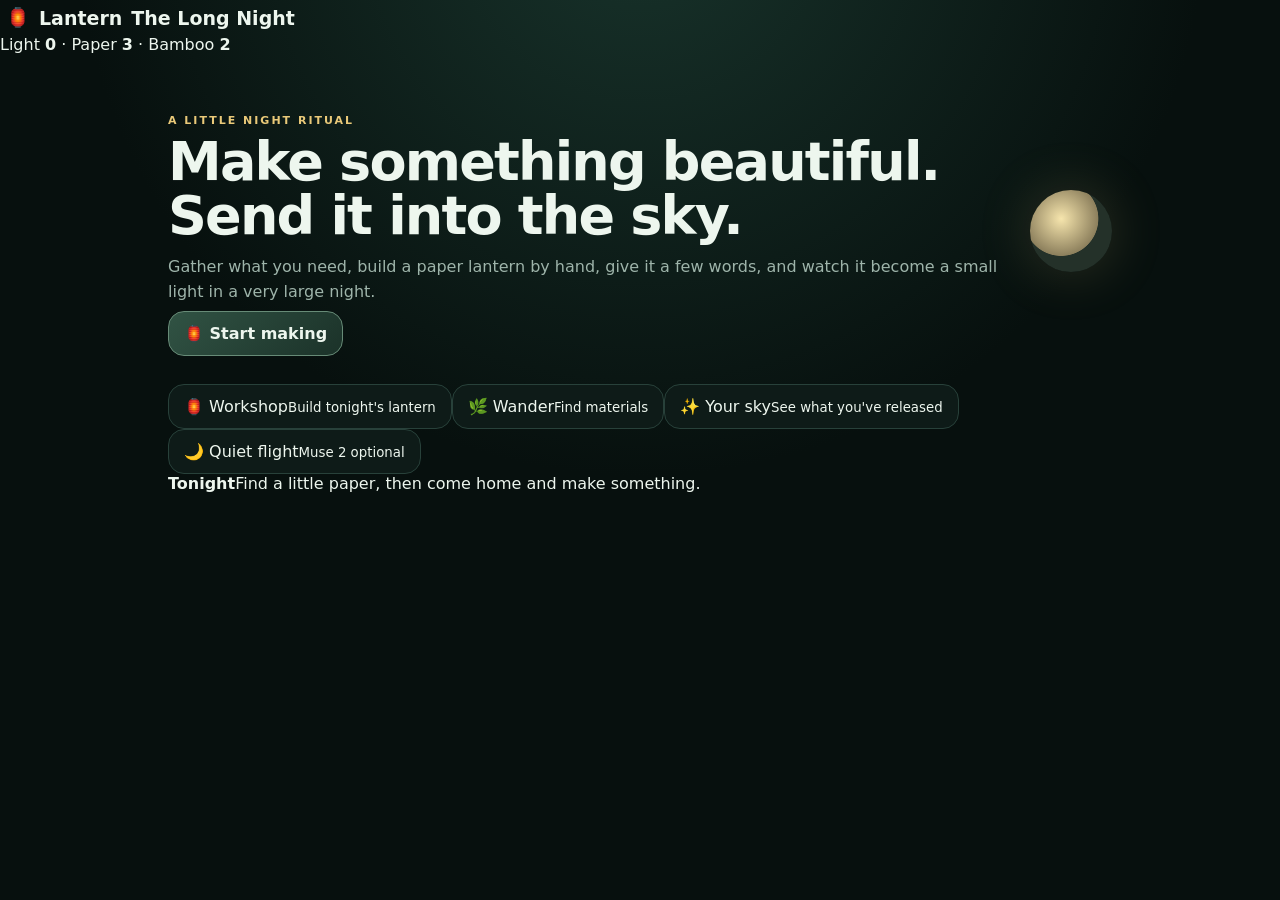
==== commit c32cd45e: "Add files via upload" ====
--- a/index.html
+++ b/index.html
@@ -1 +1 @@
-<!doctype html><html lang="en"><head><meta charset="utf-8"><meta name="viewport" content="width=device-width,initial-scale=1,viewport-fit=cover"><meta name="theme-color" content="#08110f"><meta name="description" content="Lantern — a cozy local-first night world."><title>Lantern · The Long Night</title><link rel="stylesheet" href="style.css"></head><body><div id="app"></div><script src="game.js"></script><script src="muse.js"></script><script src="ui.js"></script><script>Lantern.start();UI.start();</script></body></html>
+<!doctype html><html lang="en"><head><meta charset="utf-8"><meta name="viewport" content="width=device-width,initial-scale=1,viewport-fit=cover"><meta name="theme-color" content="#071614"><title>Lantern — The Long Night</title><link rel="stylesheet" href="style.css"></head><body><div id="app"><header class="bar"><div class="brand">🏮 <strong>Lantern</strong><span>The Long Night</span></div><div id="hud">Light <b>0</b> · Paper <b>3</b> · Bamboo <b>2</b></div></header><main><section class="hero"><div><p class="eyebrow">A LITTLE NIGHT RITUAL</p><h1>Make something beautiful.<br>Send it into the sky.</h1><p class="lead">Gather what you need, build a paper lantern by hand, give it a few words, and watch it become a small light in a very large night.</p><button class="primary" data-action="workshop">🏮 Start making</button></div><div class="hero-sky"><div class="moon"></div><div class="distant-lights"></div><div class="hill"></div></div></section><section class="quick"><button data-action="workshop">🏮 Workshop<small>Build tonight's lantern</small></button><button data-action="wander">🌿 Wander<small>Find materials</small></button><button data-action="sky">✨ Your sky<small>See what you've released</small></button><button data-action="quiet">🌙 Quiet flight<small>Muse 2 optional</small></button></section><section class="notice"><b>Tonight</b><span id="aim">Find a little paper, then come home and make something.</span></section></main></div><script src="game.js"></script></body></html>
--- a/style.css
+++ b/style.css
@@ -1,28 +1,9 @@
 :root{--bg:#07100e;--panel:#0e1b18;--panel2:#12231f;--line:#28413a;--text:#edf6ee;--muted:#9eb4aa;--gold:#e9c979;--mint:#9be0b0;--plum:#73546f;--danger:#d88989;--shadow:0 18px 50px rgba(0,0,0,.25);font-family:ui-rounded,"Trebuchet MS",system-ui,sans-serif}*{box-sizing:border-box}body{margin:0;background:radial-gradient(circle at 50% -10%,#18332b 0,#07100e 48%);color:var(--text);min-height:100vh}button,input,textarea{font:inherit}button{color:inherit;background:var(--panel);border:1px solid var(--line);border-radius:16px;padding:12px 15px;cursor:pointer;transition:.18s transform,.18s background,.18s border-color}button:hover{transform:translateY(-1px);border-color:#47675b;background:var(--panel2)}button:active{transform:translateY(1px)}button:disabled{opacity:.35;cursor:not-allowed}.top{position:sticky;top:0;z-index:20;display:flex;align-items:center;justify-content:space-between;padding:12px max(16px,calc((100vw - 980px)/2));background:rgba(7,16,14,.84);backdrop-filter:blur(14px);border-bottom:1px solid rgba(100,150,130,.1)}.brand{border:0;background:none;padding:6px;display:flex;align-items:center;gap:9px;font-weight:800;font-size:19px}.brandlamp{color:var(--gold);font-size:25px}.meters{display:flex;gap:12px;color:#d9e9dd;font-size:14px}.iconbtn{padding:8px 11px}main{max-width:980px;margin:auto;padding:28px 18px 70px}.hero{display:flex;gap:20px;align-items:center;padding:24px 0 28px}.moon{width:82px;height:82px;border-radius:50%;display:grid;place-items:center;font-size:50px;background:radial-gradient(circle at 38% 35%,#f6e5ad,#8d805d 50%,#243129 51%);box-shadow:0 0 55px rgba(233,201,121,.18)}h1{font-size:clamp(30px,6vw,54px);line-height:1;margin:4px 0 12px;letter-spacing:-1.8px}h2{margin:0 0 7px;font-size:20px}p{color:var(--muted);line-height:1.55;margin:6px 0}.eyebrow{font-size:11px;letter-spacing:2px;color:var(--gold);font-weight:800}.lede{font-size:18px}.home-grid{display:grid;grid-template-columns:repeat(2,1fr);gap:14px}.bigcard{min-height:180px;text-align:left;display:flex;flex-direction:column;justify-content:flex-end;gap:5px;padding:20px;box-shadow:var(--shadow);background:linear-gradient(160deg,#13241f,#0b1714)}.bigcard.play{border-color:#4e7663}.bigcard strong{font-size:20px}.bigcard small{color:var(--muted);font-size:14px}.cardart{font-size:34px;letter-spacing:7px;display:block;margin-bottom:auto}.lanternart{font-size:62px;filter:drop-shadow(0 0 18px rgba(233,201,121,.4))}.quest{margin-top:16px;border:1px solid var(--line);border-radius:20px;padding:18px;background:rgba(18,35,31,.75)}.quest h2{margin-top:5px}.questbar{height:7px;background:#1a2c27;border-radius:9px;overflow:hidden}.questbar i{display:block;height:100%;background:linear-gradient(90deg,var(--gold),var(--mint));border-radius:9px}.soft-note{margin:20px 0;color:#799087;text-align:center;font-size:13px}.screenhead{padding:10px 0 24px}.back{border:0;background:none;padding:0;color:var(--gold);margin-bottom:24px}.map{display:grid;grid-template-columns:repeat(3,1fr);gap:10px}.area{text-align:left;min-height:135px}.areaicon{display:block;font-size:30px;color:var(--gold);margin-bottom:15px}.area small{display:block;color:var(--muted);margin-top:6px;line-height:1.4}.area.selected{outline:2px solid rgba(233,201,121,.5)}.wanderbox{margin-top:14px;display:grid;grid-template-columns:1.35fr .65fr;gap:15px}.scene{position:relative;height:360px;overflow:hidden;border-radius:24px;border:1px solid var(--line);background:radial-gradient(circle at 70% 20%,rgba(230,215,167,.2),transparent 12%),linear-gradient(#0c1a1a 0 60%,#12231e 61%);box-shadow:var(--shadow)}.scene-moon{position:absolute;right:12%;top:8%;font-size:56px;color:#e9dba8;text-shadow:0 0 25px #d5c47d}.stars{position:absolute;top:5%;left:7%;color:#b7d3c2;letter-spacing:18px}.ground{position:absolute;left:-5%;right:-5%;bottom:-18%;height:45%;background:#0d211b;border-radius:50% 50% 0 0}.roamer{position:absolute;z-index:5;border:0;background:none;padding:0;width:58px;transform:translate(-50%,-50%);animation:bob 3s ease-in-out infinite}.roamer svg{width:58px;filter:drop-shadow(0 7px 4px rgba(0,0,0,.3))}.wander-controls{border:1px solid var(--line);border-radius:24px;padding:20px;background:rgba(14,27,24,.8);display:flex;flex-direction:column;justify-content:flex-end}.primary{border-color:#678b77;background:linear-gradient(135deg,#315344,#1b3229);font-weight:800}.primary span{float:right;color:#a9c8b5}.friends{display:grid;gap:14px}.friend{display:grid;grid-template-columns:190px 1fr;border:1px solid var(--line);border-radius:22px;overflow:hidden;background:var(--panel);box-shadow:var(--shadow)}.friendvisual{display:grid;place-items:center;background:radial-gradient(circle at 50% 45%,hsla(var(--h),60%,65%,.3),transparent 45%),#101d1a;min-height:190px}.creature-svg{width:150px;filter:drop-shadow(0 12px 8px rgba(0,0,0,.3));animation:bob 4s ease-in-out infinite}.friendinfo{padding:20px}.bond{display:flex;justify-content:space-between;max-width:260px;color:var(--muted);font-size:12px;margin:14px 0}.bond i{color:var(--gold);font-style:normal;letter-spacing:3px}.actions{display:flex;gap:7px;flex-wrap:wrap}.actions button{padding:9px 11px}.empty{text-align:center;padding:50px 20px;border:1px dashed var(--line);border-radius:22px}.empty>div{font-size:50px}.house-scene{border:1px solid var(--line);border-radius:24px;background:linear-gradient(#11211d,#0d1916);padding:25px;box-shadow:var(--shadow)}.house-art{height:250px;position:relative;background:radial-gradient(circle at 50% 20%,rgba(233,201,121,.12),transparent 28%)}.roof{font-size:130px;text-align:center;color:#6e846f;line-height:1}.window{text-align:center;font-size:30px;color:var(--gold);margin-top:-77px}.plantrow{text-align:center;font-size:31px;margin-top:50px;min-height:42px}.porch{text-align:center;font-size:24px;margin-top:35px}.house-stats{display:flex;gap:20px;justify-content:center;color:var(--muted);font-size:13px}.actiongrid{display:grid;grid-template-columns:repeat(3,1fr);gap:9px;margin-top:14px}.craft,.inventory{margin-top:18px;border:1px solid var(--line);border-radius:20px;padding:18px;background:rgba(14,27,24,.7)}.recipes{display:grid;grid-template-columns:repeat(2,1fr);gap:8px}.recipes button{display:flex;justify-content:space-between}.recipes small{color:var(--muted)}.inventory{display:flex;gap:8px;flex-wrap:wrap}.inventory h2{width:100%}.inventory span{background:#152823;padding:7px 10px;border-radius:12px;color:#c6d8ce;font-size:13px}.med-card{text-align:center;border:1px solid var(--line);border-radius:28px;padding:35px 20px;min-height:470px;background:radial-gradient(circle at 50% 42%,rgba(233,201,121,.1),transparent 25%),#0b1714;position:relative;overflow:hidden}.big-lantern{font-size:100px;transition:transform .8s ease,filter .8s ease;position:relative;z-index:2;margin-top:30px}.med-orb{position:absolute;width:230px;height:230px;border-radius:50%;left:50%;top:100px;transform:translateX(-50%);background:radial-gradient(circle,rgba(233,201,121,.35),rgba(126,196,153,.05) 60%,transparent 70%);filter:blur(3px);transition:.8s}.med-time{font-size:42px;font-variant-numeric:tabular-nums;margin:18px 0;color:#e9ddb6}.med-buttons{display:flex;justify-content:center;gap:8px;position:relative;z-index:3}.musebar{margin:24px auto 0;display:flex;gap:10px;justify-content:center;align-items:center;color:var(--muted);font-size:13px}.musebar button{padding:8px 11px}.note{width:100%;min-height:150px;resize:vertical;background:#0b1714;color:var(--text);border:1px solid var(--line);border-radius:18px;padding:16px;margin-bottom:10px;outline:none}.notes{margin-top:25px;display:grid;gap:10px}.notes article{border:1px solid var(--line);border-radius:18px;padding:15px;background:var(--panel)}time{color:var(--gold);font-size:11px}.settings{margin-top:30px;display:flex;gap:8px;flex-wrap:wrap;align-items:center}.filebtn{padding:10px 14px;border:1px solid var(--line);border-radius:14px;cursor:pointer}.filebtn input{display:none}.danger{border-color:#5e3434;color:#e5a4a4}.aboutcards{display:grid;grid-template-columns:repeat(3,1fr);gap:12px}.aboutcards article{border:1px solid var(--line);border-radius:20px;padding:18px;background:var(--panel)}.modal{position:fixed;inset:0;z-index:50;display:grid;place-items:center;padding:18px}.modalshade{position:absolute;inset:0;background:rgba(2,7,6,.78);backdrop-filter:blur(7px)}.modalbox{position:relative;width:min(600px,100%);max-height:90vh;overflow:auto;border:1px solid #38594c;border-radius:25px;padding:28px;background:#0c1915;box-shadow:0 25px 90px rgba(0,0,0,.55);text-align:center}.close{position:absolute;right:12px;top:10px;border:0;background:none;font-size:26px;color:var(--muted)}.out-icon{font-size:64px;margin:10px}.out-sprite{width:160px;margin:0 auto}.choicegrid{display:grid;gap:8px;margin-top:18px}.choicegrid button{text-align:left}.fireflygame{height:250px;position:relative;border-radius:20px;background:radial-gradient(circle,#1b3127,#08100e 70%);overflow:hidden;margin:15px 0}.fireflygame button{position:absolute;padding:10px;border:0;background:none;color:#ffeab0;font-size:28px;text-shadow:0 0 18px #f6d87d}.pondgame{height:240px;border-radius:50%;width:240px;margin:15px auto;background:radial-gradient(circle,#203d3a,#0c1d1a);position:relative;overflow:hidden}.pondgame i,.pondgame b{position:absolute;border:2px solid rgba(160,215,195,.45);border-radius:50%;width:20px;height:20px;left:50%;top:50%;transform:translate(-50%,-50%);animation:ripple 2.5s infinite}.pondgame b{animation-delay:1.25s}.sorting{display:grid;gap:10px;margin-top:15px}.sortcard{padding:22px;border:1px dashed #466457;border-radius:18px}.range{width:100%;margin:25px 0}.toast{position:fixed;z-index:100;left:50%;bottom:20px;transform:translate(-50%,20px);opacity:0;background:#dfeee4;color:#10201a;padding:11px 16px;border-radius:15px;box-shadow:var(--shadow);pointer-events:none;transition:.2s}.toast.show{opacity:1;transform:translate(-50%,0)}.muted{color:var(--muted)}@keyframes bob{0%,100%{translate:0 0}50%{translate:0 -5px}}@keyframes ripple{from{width:15px;height:15px;opacity:.7}to{width:220px;height:220px;opacity:0}}@media(max-width:720px){main{padding:20px 13px 50px}.meters{gap:7px;font-size:12px}.home-grid,.wanderbox,.aboutcards{grid-template-columns:1fr}.map{grid-template-columns:repeat(2,1fr)}.scene{height:290px}.friend{grid-template-columns:1fr}.friendvisual{min-height:170px}.actiongrid{grid-template-columns:repeat(2,1fr)}.recipes{grid-template-columns:1fr}.hero{align-items:flex-start}.moon{width:65px;height:65px;font-size:40px;flex:none}.bigcard{min-height:145px}.musebar{flex-direction:column}}@media(prefers-reduced-motion:reduce){*{animation-duration:.001ms!important;transition:none!important}}
 
-/* v5 renderer extension: Lantern workshop/sky only. Existing renderer remains intact. */
-.lanterncard{border-color:rgba(233,201,121,.28)!important;background:linear-gradient(160deg,#17251f,#0b1714)}
-.lantern-workshop{display:grid;grid-template-columns:1fr 1fr;gap:15px;margin-top:4px}
-.lantern-preview{min-height:500px;position:relative;overflow:hidden;border:1px solid var(--line);border-radius:28px;background:radial-gradient(circle at 50% 48%,rgba(233,201,121,.15),transparent 23%),linear-gradient(#0c1b19,#09110f);display:grid;place-items:center}
-.lantern-preview:before{content:'';position:absolute;inset:0;background:radial-gradient(circle at 20% 20%,rgba(255,255,255,.07) 0 1px,transparent 2px),radial-gradient(circle at 78% 30%,rgba(255,255,255,.08) 0 1px,transparent 2px);background-size:120px 100px,170px 140px}
-.lantern-glow{position:absolute;width:250px;height:250px;border-radius:50%;background:radial-gradient(circle,rgba(244,211,128,.34),rgba(244,211,128,.08) 40%,transparent 70%);opacity:.32;transition:.7s;filter:blur(5px)}
-.lantern-glow.lit{opacity:.95;transform:scale(1.22)}
-.paper-lantern{position:relative;width:150px;height:190px;z-index:2;filter:drop-shadow(0 14px 14px rgba(0,0,0,.35));transform:translateY(-4px);transition:.5s}
-.paper-lantern:before{content:'';position:absolute;inset:18px 10px 16px;background:linear-gradient(90deg,rgba(0,0,0,.18),rgba(255,255,255,.13) 22%,rgba(255,255,255,.05) 50%,rgba(0,0,0,.18));clip-path:polygon(14% 0,86% 0,100% 88%,80% 100%,20% 100%,0 88%);border-radius:18px}
-.paper-lantern:after{content:'';position:absolute;left:25px;right:25px;top:9px;height:13px;border:3px solid #4b4a3d;border-radius:50%;box-shadow:0 174px 0 -1px #4b4a3d}
-.paper-lantern i,.paper-lantern b,.paper-lantern em{position:absolute;z-index:3;font-style:normal;color:#302b20;opacity:.65}
-.paper-lantern i{left:38px;top:56px;font-size:55px}.paper-lantern b{right:35px;top:82px;width:5px;height:5px;border-radius:50%;box-shadow:18px 13px 0 currentColor,3px 29px 0 currentColor}.paper-lantern em{left:48px;bottom:43px;width:54px;height:1px;background:currentColor}
-.color-gold:before{background-color:#e8c979}.color-mint:before{background-color:#9fcdb3}.color-plum:before{background-color:#a47aa4}.color-silver:before{background-color:#c4d0cb}
-.pattern-stars i:before{content:'✦ · ✦';font-size:25px}.pattern-leaves i:before{content:'❧';font-size:62px}.pattern-dots i:before{content:'· · ·\A· · ·';white-space:pre;font-size:27px}.pattern-moon i:before{content:'☾';font-size:58px}
-.lantern-string{position:absolute;width:2px;height:65px;top:42%;background:#6a6d5b;z-index:1}
-.lantern-build{border:1px solid var(--line);border-radius:28px;padding:22px;background:rgba(14,27,24,.78);display:flex;flex-direction:column;justify-content:center;box-shadow:var(--shadow)}
-.lantern-progress>span{font-size:10px;letter-spacing:2px;color:var(--gold);font-weight:800}.lantern-progress>strong{display:block;font-size:26px;margin:7px 0 15px}.lantern-progress>div{height:7px;border-radius:8px;background:#172822;overflow:hidden}.lantern-progress i{display:block;height:100%;background:linear-gradient(90deg,var(--gold),var(--mint));border-radius:8px}
-.lantern-step{margin-top:28px}.lantern-step h2{font-size:23px}.lantern-step>p{margin-bottom:20px}.pattern-picker{display:grid;grid-template-columns:repeat(4,1fr);gap:8px;margin:15px 0}.pattern-picker button{font-size:27px;min-height:58px}.pattern-picker button.selected,.color-picker button.selected{outline:2px solid var(--gold);outline-offset:2px}
-.color-picker{display:flex;gap:12px;margin:14px 0 24px}.swatch{width:30px;height:30px;border-radius:50%;padding:0}.swatch.gold{background:#d8b965}.swatch.mint{background:#8dbba3}.swatch.plum{background:#936493}.swatch.silver{background:#aebfba}
-.message-suggestions{margin:12px 0 10px}.message-suggestions>span{display:block;color:var(--muted);font-size:12px;margin-bottom:8px}.message-suggestions button{display:block;width:100%;text-align:left;margin:6px 0;padding:10px 12px;font-size:13px}
-.lantern-message{width:100%;min-height:130px;resize:vertical;background:#0b1714;color:var(--text);border:1px solid var(--line);border-radius:18px;padding:15px;outline:none;font:inherit;line-height:1.5}.lantern-count{display:flex;justify-content:space-between;color:#6f847b;font-size:11px;margin:6px 2px 12px}.ready-note{text-align:center;margin-top:30px}.ready-note>span{font-size:44px;color:var(--gold);display:block;text-shadow:0 0 24px rgba(233,201,121,.45)}.ready-note button{width:100%;margin-top:9px}
-.lantern-pockets{display:flex;gap:8px;align-items:center;flex-wrap:wrap;margin-top:14px;padding:14px 16px;border:1px solid var(--line);border-radius:20px;background:rgba(14,27,24,.7)}.lantern-pockets div{display:flex;gap:7px;align-items:center;background:#152823;border-radius:12px;padding:7px 10px;color:#c6d8ce;font-size:12px}.lantern-pockets span{color:var(--muted)}.lantern-pockets button{margin-left:auto;padding:8px 11px}
-.lantern-history{margin-top:22px;border:1px solid var(--line);border-radius:22px;padding:18px;background:rgba(14,27,24,.62)}.history-head{display:flex;justify-content:space-between;align-items:center;gap:12px}.message-history{display:grid;grid-template-columns:repeat(2,1fr);gap:8px;margin-top:15px}.message-history article{border:1px solid var(--line);border-radius:16px;padding:13px;background:#101f1b}.message-history article span{font-size:10px;color:var(--gold);letter-spacing:1px}.message-history p{color:var(--text)}.message-history time{color:#657a71}
-.sky-scene{height:510px;position:relative;overflow:hidden;border:1px solid var(--line);border-radius:28px;background:radial-gradient(circle at 70% 22%,rgba(232,215,169,.16),transparent 14%),linear-gradient(#071119,#0b1716 62%,#10251f);box-shadow:var(--shadow)}.sky-stars{position:absolute;top:8%;left:7%;right:7%;color:#c4d4c9;letter-spacing:5px;line-height:2;font-size:12px;opacity:.7}.sky-moon{position:absolute;right:12%;top:12%;font-size:65px;color:#e8dcae;text-shadow:0 0 30px rgba(233,201,121,.35)}.sky-lantern{position:absolute;left:var(--x);top:var(--y);animation:skyfloat 5s ease-in-out var(--d) infinite;z-index:2;text-align:center}.sky-lantern span{font-size:30px;display:block;filter:drop-shadow(0 0 14px rgba(244,211,128,.65))}.sky-lantern small{display:block;color:#778b83;font-size:8px;margin-top:2px}.sky-water{position:absolute;left:-5%;right:-5%;bottom:-20%;height:45%;border-radius:50% 50% 0 0;background:radial-gradient(ellipse at 50% 10%,rgba(109,169,153,.15),transparent 55%),#0b211c}.sky-actions{display:flex;gap:9px;margin-top:14px}.sky-actions button{flex:1}.sky-memory{margin-top:20px;border:1px solid var(--line);border-radius:22px;padding:18px;background:rgba(14,27,24,.65)}.sky-memory>article{display:flex;gap:12px;padding:12px 0;border-bottom:1px solid rgba(100,150,130,.1)}.sky-memory>article:last-child{border-bottom:0}.sky-memory>article>span{font-size:25px}.sky-memory p{margin:0;color:var(--text)}.sky-memory time{color:#657a71}
-@keyframes skyfloat{0%,100%{transform:translateY(0)}50%{transform:translateY(-7px)}}
-@media(max-width:720px){.lantern-workshop{grid-template-columns:1fr}.lantern-preview{min-height:360px}.message-history{grid-template-columns:1fr}.history-head{align-items:flex-start;flex-direction:column}.lantern-pockets button{width:100%;margin-left:0}.sky-scene{height:390px}}
+/* Additive lantern/sky styles. The v5 renderer and existing layout remain the base. */
+.lanterncard{position:relative}.lanterncard:after{content:'✦';position:absolute;right:18px;top:14px;opacity:.35;animation:lanternspark 3s ease-in-out infinite}@keyframes lanternspark{50%{transform:translateY(-5px);opacity:.8}}
+.lantern-workshop{display:grid;grid-template-columns:minmax(220px,.8fr) minmax(280px,1.2fr);gap:18px;margin:18px 0}.lantern-preview{min-height:330px;border-radius:26px;display:flex;flex-direction:column;align-items:center;justify-content:center;position:relative;overflow:hidden;background:radial-gradient(circle at 50% 55%,rgba(255,214,120,.16),transparent 35%),linear-gradient(160deg,#10201e,#081110)}
+.lantern-glow{position:absolute;width:170px;height:170px;border-radius:50%;background:rgba(255,201,91,.08);filter:blur(25px);transition:.7s}.lantern-glow.lit{background:rgba(255,190,70,.35);transform:scale(1.3)}
+.paper-lantern{width:105px;height:145px;border-radius:48% 48% 40% 40%;position:relative;z-index:1;box-shadow:0 0 22px rgba(255,205,100,.22);background:linear-gradient(90deg,rgba(255,220,140,.65),rgba(255,244,190,.92),rgba(255,205,100,.62));animation:lanternfloat 4s ease-in-out infinite}.paper-lantern:before,.paper-lantern:after{content:'';position:absolute;left:12px;right:12px;height:2px;background:rgba(80,55,35,.3);border-radius:50%}.paper-lantern:before{top:25px}.paper-lantern:after{bottom:25px}.paper-lantern i,.paper-lantern b,.paper-lantern em{position:absolute;display:block}.paper-lantern i{left:50%;top:0;bottom:0;width:2px;background:rgba(90,60,40,.22)}.paper-lantern b{left:18px;right:18px;top:54px;height:30px;border-radius:50%;border:1px solid rgba(90,60,40,.2)}.paper-lantern em{left:43px;top:62px;font-style:normal;font-size:25px;color:rgba(80,50,30,.55)}.pattern-stars em:after{content:'✦';}.pattern-moon em:after{content:'☾';}.pattern-leaves em:after{content:'❧';}.pattern-dots em:after{content:'· · ·';}.paper-lantern em{font-size:0}.paper-lantern em:after{font-size:25px}.color-mint{background:linear-gradient(90deg,#7bb9a8,#d7f1d9,#72a99a)}.color-plum{background:linear-gradient(90deg,#81547e,#e1b8d7,#74466f)}.color-silver{background:linear-gradient(90deg,#87949a,#eef3ed,#78848a)}
+.lantern-string{width:2px;height:45px;background:rgba(220,220,200,.5);position:absolute;top:24px}.lantern-build{border:1px solid rgba(255,255,255,.08);border-radius:22px;padding:20px;background:rgba(255,255,255,.035)}.lantern-progress span{font-size:.72rem;letter-spacing:.13em;opacity:.55}.lantern-progress strong{display:block;font-size:1.2rem;margin:7px 0 12px}.lantern-progress>div{height:5px;border-radius:9px;background:rgba(255,255,255,.08);overflow:hidden}.lantern-progress i{display:block;height:100%;background:#b8d9a8;border-radius:9px}.lantern-step p,.ready-note p{line-height:1.65;opacity:.72}.lantern-step .primary,.ready-note .primary{margin-top:15px}.pattern-picker,.color-picker{display:flex;gap:9px;flex-wrap:wrap;margin:15px 0}.pattern-picker button,.swatch{min-width:52px;min-height:48px}.pattern-picker .selected,.swatch.selected{outline:2px solid rgba(255,230,150,.8);outline-offset:2px}.swatch{border-radius:50%;padding:0}.swatch.gold{background:#d6ad59}.swatch.mint{background:#78b7a2}.swatch.plum{background:#81517d}.swatch.silver{background:#aeb8ba}.message-suggestions{display:flex;gap:7px;flex-wrap:wrap;margin:13px 0}.message-suggestions span{width:100%;font-size:.75rem;opacity:.5}.message-suggestions button{font-size:.78rem}.lantern-message{width:100%;min-height:105px;box-sizing:border-box;resize:vertical}.lantern-count{display:flex;justify-content:space-between;font-size:.72rem;opacity:.5;margin-top:6px}.lantern-pockets{display:flex;align-items:center;gap:9px;flex-wrap:wrap;margin:14px 0 24px}.lantern-pockets div{padding:9px 12px;border-radius:14px;background:rgba(255,255,255,.04);min-width:58px;text-align:center}.lantern-pockets span{display:block;font-size:.68rem;opacity:.5}.lantern-pockets b{font-size:1.05rem}.lantern-pockets button{margin-left:auto}.lantern-history{padding:20px;border-radius:22px;background:rgba(255,255,255,.025)}.history-head{display:flex;justify-content:space-between;align-items:center;gap:12px}.message-history{display:grid;grid-template-columns:repeat(auto-fit,minmax(180px,1fr));gap:10px}.message-history article,.sky-record article{padding:14px;border-radius:16px;background:rgba(255,255,255,.035)}.message-history span,.sky-record span{font-size:.7rem;opacity:.5}.message-history p,.sky-record p{line-height:1.45}.message-history time{font-size:.7rem;opacity:.4}.sky-scene{height:430px;border-radius:28px;position:relative;overflow:hidden;background:radial-gradient(circle at 72% 22%,rgba(150,170,220,.16),transparent 22%),linear-gradient(#071318,#0b1718 65%,#0a1211)}.sky-stars{position:absolute;inset:20px;font-size:1.2rem;opacity:.55;white-space:nowrap;animation:starsmove 12s linear infinite}.sky-lantern{position:absolute;left:var(--x);top:var(--y);font-size:27px;filter:drop-shadow(0 0 12px rgba(255,210,100,.55));animation:skyfloat 6s ease-in-out var(--d) infinite}.sky-lantern span{display:block;font-size:9px;opacity:.3;text-align:center;margin-top:3px}.sky-record{display:grid;grid-template-columns:repeat(auto-fit,minmax(180px,1fr));gap:10px;margin-top:14px}@keyframes lanternfloat{50%{transform:translateY(-7px)}}@keyframes skyfloat{50%{transform:translateY(-14px) translateX(5px)}}@keyframes starsmove{50%{transform:translateX(10px)}}
+@media(max-width:700px){.lantern-workshop{grid-template-columns:1fr}.lantern-preview{min-height:270px}.lantern-pockets button{width:100%;margin-left:0}.history-head{align-items:flex-start;flex-direction:column}}
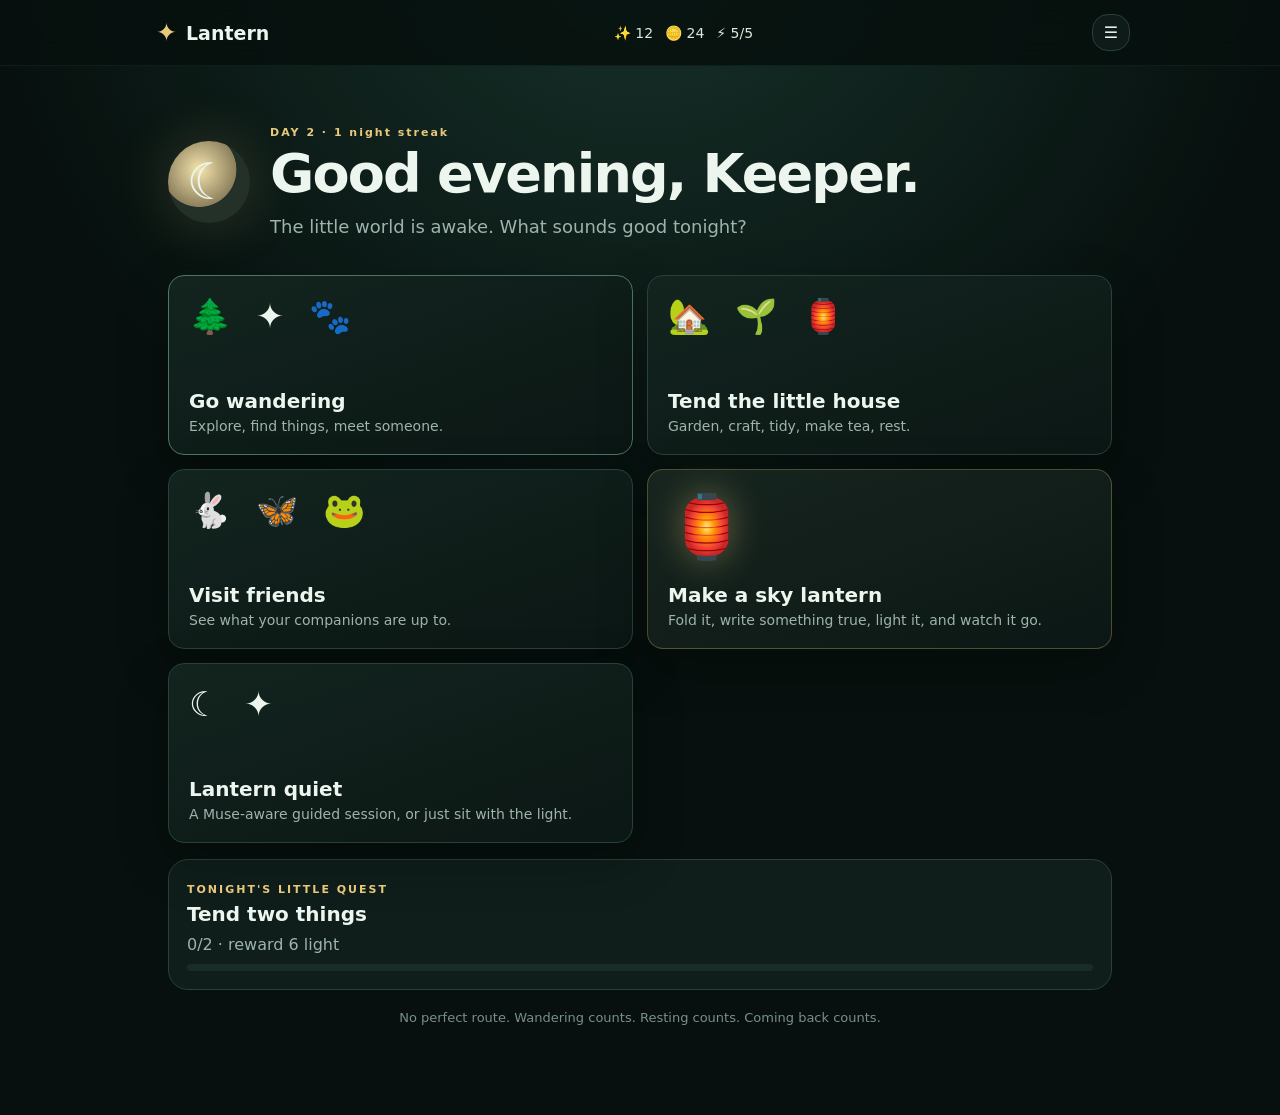
==== commit 1604f1be: "Add files via upload" ====
--- a/index.html
+++ b/index.html
@@ -1 +1 @@
-<!doctype html><html lang="en"><head><meta charset="utf-8"><meta name="viewport" content="width=device-width,initial-scale=1,viewport-fit=cover"><meta name="theme-color" content="#071614"><title>Lantern — The Long Night</title><link rel="stylesheet" href="style.css"></head><body><div id="app"><header class="bar"><div class="brand">🏮 <strong>Lantern</strong><span>The Long Night</span></div><div id="hud">Light <b>0</b> · Paper <b>3</b> · Bamboo <b>2</b></div></header><main><section class="hero"><div><p class="eyebrow">A LITTLE NIGHT RITUAL</p><h1>Make something beautiful.<br>Send it into the sky.</h1><p class="lead">Gather what you need, build a paper lantern by hand, give it a few words, and watch it become a small light in a very large night.</p><button class="primary" data-action="workshop">🏮 Start making</button></div><div class="hero-sky"><div class="moon"></div><div class="distant-lights"></div><div class="hill"></div></div></section><section class="quick"><button data-action="workshop">🏮 Workshop<small>Build tonight's lantern</small></button><button data-action="wander">🌿 Wander<small>Find materials</small></button><button data-action="sky">✨ Your sky<small>See what you've released</small></button><button data-action="quiet">🌙 Quiet flight<small>Muse 2 optional</small></button></section><section class="notice"><b>Tonight</b><span id="aim">Find a little paper, then come home and make something.</span></section></main></div><script src="game.js"></script></body></html>
+<!doctype html><html lang="en"><head><meta charset="utf-8"><meta name="viewport" content="width=device-width,initial-scale=1,viewport-fit=cover"><meta name="theme-color" content="#08110f"><meta name="description" content="Lantern — a cozy local-first night world."><title>Lantern · The Long Night</title><link rel="stylesheet" href="style.css"></head><body><div id="app"></div><script src="game.js"></script><script src="muse.js"></script><script src="ui.js"></script><script>Lantern.start();UI.start();</script></body></html>
--- a/style.css
+++ b/style.css
@@ -1,9 +1,28 @@
 :root{--bg:#07100e;--panel:#0e1b18;--panel2:#12231f;--line:#28413a;--text:#edf6ee;--muted:#9eb4aa;--gold:#e9c979;--mint:#9be0b0;--plum:#73546f;--danger:#d88989;--shadow:0 18px 50px rgba(0,0,0,.25);font-family:ui-rounded,"Trebuchet MS",system-ui,sans-serif}*{box-sizing:border-box}body{margin:0;background:radial-gradient(circle at 50% -10%,#18332b 0,#07100e 48%);color:var(--text);min-height:100vh}button,input,textarea{font:inherit}button{color:inherit;background:var(--panel);border:1px solid var(--line);border-radius:16px;padding:12px 15px;cursor:pointer;transition:.18s transform,.18s background,.18s border-color}button:hover{transform:translateY(-1px);border-color:#47675b;background:var(--panel2)}button:active{transform:translateY(1px)}button:disabled{opacity:.35;cursor:not-allowed}.top{position:sticky;top:0;z-index:20;display:flex;align-items:center;justify-content:space-between;padding:12px max(16px,calc((100vw - 980px)/2));background:rgba(7,16,14,.84);backdrop-filter:blur(14px);border-bottom:1px solid rgba(100,150,130,.1)}.brand{border:0;background:none;padding:6px;display:flex;align-items:center;gap:9px;font-weight:800;font-size:19px}.brandlamp{color:var(--gold);font-size:25px}.meters{display:flex;gap:12px;color:#d9e9dd;font-size:14px}.iconbtn{padding:8px 11px}main{max-width:980px;margin:auto;padding:28px 18px 70px}.hero{display:flex;gap:20px;align-items:center;padding:24px 0 28px}.moon{width:82px;height:82px;border-radius:50%;display:grid;place-items:center;font-size:50px;background:radial-gradient(circle at 38% 35%,#f6e5ad,#8d805d 50%,#243129 51%);box-shadow:0 0 55px rgba(233,201,121,.18)}h1{font-size:clamp(30px,6vw,54px);line-height:1;margin:4px 0 12px;letter-spacing:-1.8px}h2{margin:0 0 7px;font-size:20px}p{color:var(--muted);line-height:1.55;margin:6px 0}.eyebrow{font-size:11px;letter-spacing:2px;color:var(--gold);font-weight:800}.lede{font-size:18px}.home-grid{display:grid;grid-template-columns:repeat(2,1fr);gap:14px}.bigcard{min-height:180px;text-align:left;display:flex;flex-direction:column;justify-content:flex-end;gap:5px;padding:20px;box-shadow:var(--shadow);background:linear-gradient(160deg,#13241f,#0b1714)}.bigcard.play{border-color:#4e7663}.bigcard strong{font-size:20px}.bigcard small{color:var(--muted);font-size:14px}.cardart{font-size:34px;letter-spacing:7px;display:block;margin-bottom:auto}.lanternart{font-size:62px;filter:drop-shadow(0 0 18px rgba(233,201,121,.4))}.quest{margin-top:16px;border:1px solid var(--line);border-radius:20px;padding:18px;background:rgba(18,35,31,.75)}.quest h2{margin-top:5px}.questbar{height:7px;background:#1a2c27;border-radius:9px;overflow:hidden}.questbar i{display:block;height:100%;background:linear-gradient(90deg,var(--gold),var(--mint));border-radius:9px}.soft-note{margin:20px 0;color:#799087;text-align:center;font-size:13px}.screenhead{padding:10px 0 24px}.back{border:0;background:none;padding:0;color:var(--gold);margin-bottom:24px}.map{display:grid;grid-template-columns:repeat(3,1fr);gap:10px}.area{text-align:left;min-height:135px}.areaicon{display:block;font-size:30px;color:var(--gold);margin-bottom:15px}.area small{display:block;color:var(--muted);margin-top:6px;line-height:1.4}.area.selected{outline:2px solid rgba(233,201,121,.5)}.wanderbox{margin-top:14px;display:grid;grid-template-columns:1.35fr .65fr;gap:15px}.scene{position:relative;height:360px;overflow:hidden;border-radius:24px;border:1px solid var(--line);background:radial-gradient(circle at 70% 20%,rgba(230,215,167,.2),transparent 12%),linear-gradient(#0c1a1a 0 60%,#12231e 61%);box-shadow:var(--shadow)}.scene-moon{position:absolute;right:12%;top:8%;font-size:56px;color:#e9dba8;text-shadow:0 0 25px #d5c47d}.stars{position:absolute;top:5%;left:7%;color:#b7d3c2;letter-spacing:18px}.ground{position:absolute;left:-5%;right:-5%;bottom:-18%;height:45%;background:#0d211b;border-radius:50% 50% 0 0}.roamer{position:absolute;z-index:5;border:0;background:none;padding:0;width:58px;transform:translate(-50%,-50%);animation:bob 3s ease-in-out infinite}.roamer svg{width:58px;filter:drop-shadow(0 7px 4px rgba(0,0,0,.3))}.wander-controls{border:1px solid var(--line);border-radius:24px;padding:20px;background:rgba(14,27,24,.8);display:flex;flex-direction:column;justify-content:flex-end}.primary{border-color:#678b77;background:linear-gradient(135deg,#315344,#1b3229);font-weight:800}.primary span{float:right;color:#a9c8b5}.friends{display:grid;gap:14px}.friend{display:grid;grid-template-columns:190px 1fr;border:1px solid var(--line);border-radius:22px;overflow:hidden;background:var(--panel);box-shadow:var(--shadow)}.friendvisual{display:grid;place-items:center;background:radial-gradient(circle at 50% 45%,hsla(var(--h),60%,65%,.3),transparent 45%),#101d1a;min-height:190px}.creature-svg{width:150px;filter:drop-shadow(0 12px 8px rgba(0,0,0,.3));animation:bob 4s ease-in-out infinite}.friendinfo{padding:20px}.bond{display:flex;justify-content:space-between;max-width:260px;color:var(--muted);font-size:12px;margin:14px 0}.bond i{color:var(--gold);font-style:normal;letter-spacing:3px}.actions{display:flex;gap:7px;flex-wrap:wrap}.actions button{padding:9px 11px}.empty{text-align:center;padding:50px 20px;border:1px dashed var(--line);border-radius:22px}.empty>div{font-size:50px}.house-scene{border:1px solid var(--line);border-radius:24px;background:linear-gradient(#11211d,#0d1916);padding:25px;box-shadow:var(--shadow)}.house-art{height:250px;position:relative;background:radial-gradient(circle at 50% 20%,rgba(233,201,121,.12),transparent 28%)}.roof{font-size:130px;text-align:center;color:#6e846f;line-height:1}.window{text-align:center;font-size:30px;color:var(--gold);margin-top:-77px}.plantrow{text-align:center;font-size:31px;margin-top:50px;min-height:42px}.porch{text-align:center;font-size:24px;margin-top:35px}.house-stats{display:flex;gap:20px;justify-content:center;color:var(--muted);font-size:13px}.actiongrid{display:grid;grid-template-columns:repeat(3,1fr);gap:9px;margin-top:14px}.craft,.inventory{margin-top:18px;border:1px solid var(--line);border-radius:20px;padding:18px;background:rgba(14,27,24,.7)}.recipes{display:grid;grid-template-columns:repeat(2,1fr);gap:8px}.recipes button{display:flex;justify-content:space-between}.recipes small{color:var(--muted)}.inventory{display:flex;gap:8px;flex-wrap:wrap}.inventory h2{width:100%}.inventory span{background:#152823;padding:7px 10px;border-radius:12px;color:#c6d8ce;font-size:13px}.med-card{text-align:center;border:1px solid var(--line);border-radius:28px;padding:35px 20px;min-height:470px;background:radial-gradient(circle at 50% 42%,rgba(233,201,121,.1),transparent 25%),#0b1714;position:relative;overflow:hidden}.big-lantern{font-size:100px;transition:transform .8s ease,filter .8s ease;position:relative;z-index:2;margin-top:30px}.med-orb{position:absolute;width:230px;height:230px;border-radius:50%;left:50%;top:100px;transform:translateX(-50%);background:radial-gradient(circle,rgba(233,201,121,.35),rgba(126,196,153,.05) 60%,transparent 70%);filter:blur(3px);transition:.8s}.med-time{font-size:42px;font-variant-numeric:tabular-nums;margin:18px 0;color:#e9ddb6}.med-buttons{display:flex;justify-content:center;gap:8px;position:relative;z-index:3}.musebar{margin:24px auto 0;display:flex;gap:10px;justify-content:center;align-items:center;color:var(--muted);font-size:13px}.musebar button{padding:8px 11px}.note{width:100%;min-height:150px;resize:vertical;background:#0b1714;color:var(--text);border:1px solid var(--line);border-radius:18px;padding:16px;margin-bottom:10px;outline:none}.notes{margin-top:25px;display:grid;gap:10px}.notes article{border:1px solid var(--line);border-radius:18px;padding:15px;background:var(--panel)}time{color:var(--gold);font-size:11px}.settings{margin-top:30px;display:flex;gap:8px;flex-wrap:wrap;align-items:center}.filebtn{padding:10px 14px;border:1px solid var(--line);border-radius:14px;cursor:pointer}.filebtn input{display:none}.danger{border-color:#5e3434;color:#e5a4a4}.aboutcards{display:grid;grid-template-columns:repeat(3,1fr);gap:12px}.aboutcards article{border:1px solid var(--line);border-radius:20px;padding:18px;background:var(--panel)}.modal{position:fixed;inset:0;z-index:50;display:grid;place-items:center;padding:18px}.modalshade{position:absolute;inset:0;background:rgba(2,7,6,.78);backdrop-filter:blur(7px)}.modalbox{position:relative;width:min(600px,100%);max-height:90vh;overflow:auto;border:1px solid #38594c;border-radius:25px;padding:28px;background:#0c1915;box-shadow:0 25px 90px rgba(0,0,0,.55);text-align:center}.close{position:absolute;right:12px;top:10px;border:0;background:none;font-size:26px;color:var(--muted)}.out-icon{font-size:64px;margin:10px}.out-sprite{width:160px;margin:0 auto}.choicegrid{display:grid;gap:8px;margin-top:18px}.choicegrid button{text-align:left}.fireflygame{height:250px;position:relative;border-radius:20px;background:radial-gradient(circle,#1b3127,#08100e 70%);overflow:hidden;margin:15px 0}.fireflygame button{position:absolute;padding:10px;border:0;background:none;color:#ffeab0;font-size:28px;text-shadow:0 0 18px #f6d87d}.pondgame{height:240px;border-radius:50%;width:240px;margin:15px auto;background:radial-gradient(circle,#203d3a,#0c1d1a);position:relative;overflow:hidden}.pondgame i,.pondgame b{position:absolute;border:2px solid rgba(160,215,195,.45);border-radius:50%;width:20px;height:20px;left:50%;top:50%;transform:translate(-50%,-50%);animation:ripple 2.5s infinite}.pondgame b{animation-delay:1.25s}.sorting{display:grid;gap:10px;margin-top:15px}.sortcard{padding:22px;border:1px dashed #466457;border-radius:18px}.range{width:100%;margin:25px 0}.toast{position:fixed;z-index:100;left:50%;bottom:20px;transform:translate(-50%,20px);opacity:0;background:#dfeee4;color:#10201a;padding:11px 16px;border-radius:15px;box-shadow:var(--shadow);pointer-events:none;transition:.2s}.toast.show{opacity:1;transform:translate(-50%,0)}.muted{color:var(--muted)}@keyframes bob{0%,100%{translate:0 0}50%{translate:0 -5px}}@keyframes ripple{from{width:15px;height:15px;opacity:.7}to{width:220px;height:220px;opacity:0}}@media(max-width:720px){main{padding:20px 13px 50px}.meters{gap:7px;font-size:12px}.home-grid,.wanderbox,.aboutcards{grid-template-columns:1fr}.map{grid-template-columns:repeat(2,1fr)}.scene{height:290px}.friend{grid-template-columns:1fr}.friendvisual{min-height:170px}.actiongrid{grid-template-columns:repeat(2,1fr)}.recipes{grid-template-columns:1fr}.hero{align-items:flex-start}.moon{width:65px;height:65px;font-size:40px;flex:none}.bigcard{min-height:145px}.musebar{flex-direction:column}}@media(prefers-reduced-motion:reduce){*{animation-duration:.001ms!important;transition:none!important}}
 
-/* Additive lantern/sky styles. The v5 renderer and existing layout remain the base. */
-.lanterncard{position:relative}.lanterncard:after{content:'✦';position:absolute;right:18px;top:14px;opacity:.35;animation:lanternspark 3s ease-in-out infinite}@keyframes lanternspark{50%{transform:translateY(-5px);opacity:.8}}
-.lantern-workshop{display:grid;grid-template-columns:minmax(220px,.8fr) minmax(280px,1.2fr);gap:18px;margin:18px 0}.lantern-preview{min-height:330px;border-radius:26px;display:flex;flex-direction:column;align-items:center;justify-content:center;position:relative;overflow:hidden;background:radial-gradient(circle at 50% 55%,rgba(255,214,120,.16),transparent 35%),linear-gradient(160deg,#10201e,#081110)}
-.lantern-glow{position:absolute;width:170px;height:170px;border-radius:50%;background:rgba(255,201,91,.08);filter:blur(25px);transition:.7s}.lantern-glow.lit{background:rgba(255,190,70,.35);transform:scale(1.3)}
-.paper-lantern{width:105px;height:145px;border-radius:48% 48% 40% 40%;position:relative;z-index:1;box-shadow:0 0 22px rgba(255,205,100,.22);background:linear-gradient(90deg,rgba(255,220,140,.65),rgba(255,244,190,.92),rgba(255,205,100,.62));animation:lanternfloat 4s ease-in-out infinite}.paper-lantern:before,.paper-lantern:after{content:'';position:absolute;left:12px;right:12px;height:2px;background:rgba(80,55,35,.3);border-radius:50%}.paper-lantern:before{top:25px}.paper-lantern:after{bottom:25px}.paper-lantern i,.paper-lantern b,.paper-lantern em{position:absolute;display:block}.paper-lantern i{left:50%;top:0;bottom:0;width:2px;background:rgba(90,60,40,.22)}.paper-lantern b{left:18px;right:18px;top:54px;height:30px;border-radius:50%;border:1px solid rgba(90,60,40,.2)}.paper-lantern em{left:43px;top:62px;font-style:normal;font-size:25px;color:rgba(80,50,30,.55)}.pattern-stars em:after{content:'✦';}.pattern-moon em:after{content:'☾';}.pattern-leaves em:after{content:'❧';}.pattern-dots em:after{content:'· · ·';}.paper-lantern em{font-size:0}.paper-lantern em:after{font-size:25px}.color-mint{background:linear-gradient(90deg,#7bb9a8,#d7f1d9,#72a99a)}.color-plum{background:linear-gradient(90deg,#81547e,#e1b8d7,#74466f)}.color-silver{background:linear-gradient(90deg,#87949a,#eef3ed,#78848a)}
-.lantern-string{width:2px;height:45px;background:rgba(220,220,200,.5);position:absolute;top:24px}.lantern-build{border:1px solid rgba(255,255,255,.08);border-radius:22px;padding:20px;background:rgba(255,255,255,.035)}.lantern-progress span{font-size:.72rem;letter-spacing:.13em;opacity:.55}.lantern-progress strong{display:block;font-size:1.2rem;margin:7px 0 12px}.lantern-progress>div{height:5px;border-radius:9px;background:rgba(255,255,255,.08);overflow:hidden}.lantern-progress i{display:block;height:100%;background:#b8d9a8;border-radius:9px}.lantern-step p,.ready-note p{line-height:1.65;opacity:.72}.lantern-step .primary,.ready-note .primary{margin-top:15px}.pattern-picker,.color-picker{display:flex;gap:9px;flex-wrap:wrap;margin:15px 0}.pattern-picker button,.swatch{min-width:52px;min-height:48px}.pattern-picker .selected,.swatch.selected{outline:2px solid rgba(255,230,150,.8);outline-offset:2px}.swatch{border-radius:50%;padding:0}.swatch.gold{background:#d6ad59}.swatch.mint{background:#78b7a2}.swatch.plum{background:#81517d}.swatch.silver{background:#aeb8ba}.message-suggestions{display:flex;gap:7px;flex-wrap:wrap;margin:13px 0}.message-suggestions span{width:100%;font-size:.75rem;opacity:.5}.message-suggestions button{font-size:.78rem}.lantern-message{width:100%;min-height:105px;box-sizing:border-box;resize:vertical}.lantern-count{display:flex;justify-content:space-between;font-size:.72rem;opacity:.5;margin-top:6px}.lantern-pockets{display:flex;align-items:center;gap:9px;flex-wrap:wrap;margin:14px 0 24px}.lantern-pockets div{padding:9px 12px;border-radius:14px;background:rgba(255,255,255,.04);min-width:58px;text-align:center}.lantern-pockets span{display:block;font-size:.68rem;opacity:.5}.lantern-pockets b{font-size:1.05rem}.lantern-pockets button{margin-left:auto}.lantern-history{padding:20px;border-radius:22px;background:rgba(255,255,255,.025)}.history-head{display:flex;justify-content:space-between;align-items:center;gap:12px}.message-history{display:grid;grid-template-columns:repeat(auto-fit,minmax(180px,1fr));gap:10px}.message-history article,.sky-record article{padding:14px;border-radius:16px;background:rgba(255,255,255,.035)}.message-history span,.sky-record span{font-size:.7rem;opacity:.5}.message-history p,.sky-record p{line-height:1.45}.message-history time{font-size:.7rem;opacity:.4}.sky-scene{height:430px;border-radius:28px;position:relative;overflow:hidden;background:radial-gradient(circle at 72% 22%,rgba(150,170,220,.16),transparent 22%),linear-gradient(#071318,#0b1718 65%,#0a1211)}.sky-stars{position:absolute;inset:20px;font-size:1.2rem;opacity:.55;white-space:nowrap;animation:starsmove 12s linear infinite}.sky-lantern{position:absolute;left:var(--x);top:var(--y);font-size:27px;filter:drop-shadow(0 0 12px rgba(255,210,100,.55));animation:skyfloat 6s ease-in-out var(--d) infinite}.sky-lantern span{display:block;font-size:9px;opacity:.3;text-align:center;margin-top:3px}.sky-record{display:grid;grid-template-columns:repeat(auto-fit,minmax(180px,1fr));gap:10px;margin-top:14px}@keyframes lanternfloat{50%{transform:translateY(-7px)}}@keyframes skyfloat{50%{transform:translateY(-14px) translateX(5px)}}@keyframes starsmove{50%{transform:translateX(10px)}}
-@media(max-width:700px){.lantern-workshop{grid-template-columns:1fr}.lantern-preview{min-height:270px}.lantern-pockets button{width:100%;margin-left:0}.history-head{align-items:flex-start;flex-direction:column}}
+/* v5 renderer extension: Lantern workshop/sky only. Existing renderer remains intact. */
+.lanterncard{border-color:rgba(233,201,121,.28)!important;background:linear-gradient(160deg,#17251f,#0b1714)}
+.lantern-workshop{display:grid;grid-template-columns:1fr 1fr;gap:15px;margin-top:4px}
+.lantern-preview{min-height:500px;position:relative;overflow:hidden;border:1px solid var(--line);border-radius:28px;background:radial-gradient(circle at 50% 48%,rgba(233,201,121,.15),transparent 23%),linear-gradient(#0c1b19,#09110f);display:grid;place-items:center}
+.lantern-preview:before{content:'';position:absolute;inset:0;background:radial-gradient(circle at 20% 20%,rgba(255,255,255,.07) 0 1px,transparent 2px),radial-gradient(circle at 78% 30%,rgba(255,255,255,.08) 0 1px,transparent 2px);background-size:120px 100px,170px 140px}
+.lantern-glow{position:absolute;width:250px;height:250px;border-radius:50%;background:radial-gradient(circle,rgba(244,211,128,.34),rgba(244,211,128,.08) 40%,transparent 70%);opacity:.32;transition:.7s;filter:blur(5px)}
+.lantern-glow.lit{opacity:.95;transform:scale(1.22)}
+.paper-lantern{position:relative;width:150px;height:190px;z-index:2;filter:drop-shadow(0 14px 14px rgba(0,0,0,.35));transform:translateY(-4px);transition:.5s}
+.paper-lantern:before{content:'';position:absolute;inset:18px 10px 16px;background:linear-gradient(90deg,rgba(0,0,0,.18),rgba(255,255,255,.13) 22%,rgba(255,255,255,.05) 50%,rgba(0,0,0,.18));clip-path:polygon(14% 0,86% 0,100% 88%,80% 100%,20% 100%,0 88%);border-radius:18px}
+.paper-lantern:after{content:'';position:absolute;left:25px;right:25px;top:9px;height:13px;border:3px solid #4b4a3d;border-radius:50%;box-shadow:0 174px 0 -1px #4b4a3d}
+.paper-lantern i,.paper-lantern b,.paper-lantern em{position:absolute;z-index:3;font-style:normal;color:#302b20;opacity:.65}
+.paper-lantern i{left:38px;top:56px;font-size:55px}.paper-lantern b{right:35px;top:82px;width:5px;height:5px;border-radius:50%;box-shadow:18px 13px 0 currentColor,3px 29px 0 currentColor}.paper-lantern em{left:48px;bottom:43px;width:54px;height:1px;background:currentColor}
+.color-gold:before{background-color:#e8c979}.color-mint:before{background-color:#9fcdb3}.color-plum:before{background-color:#a47aa4}.color-silver:before{background-color:#c4d0cb}
+.pattern-stars i:before{content:'✦ · ✦';font-size:25px}.pattern-leaves i:before{content:'❧';font-size:62px}.pattern-dots i:before{content:'· · ·\A· · ·';white-space:pre;font-size:27px}.pattern-moon i:before{content:'☾';font-size:58px}
+.lantern-string{position:absolute;width:2px;height:65px;top:42%;background:#6a6d5b;z-index:1}
+.lantern-build{border:1px solid var(--line);border-radius:28px;padding:22px;background:rgba(14,27,24,.78);display:flex;flex-direction:column;justify-content:center;box-shadow:var(--shadow)}
+.lantern-progress>span{font-size:10px;letter-spacing:2px;color:var(--gold);font-weight:800}.lantern-progress>strong{display:block;font-size:26px;margin:7px 0 15px}.lantern-progress>div{height:7px;border-radius:8px;background:#172822;overflow:hidden}.lantern-progress i{display:block;height:100%;background:linear-gradient(90deg,var(--gold),var(--mint));border-radius:8px}
+.lantern-step{margin-top:28px}.lantern-step h2{font-size:23px}.lantern-step>p{margin-bottom:20px}.pattern-picker{display:grid;grid-template-columns:repeat(4,1fr);gap:8px;margin:15px 0}.pattern-picker button{font-size:27px;min-height:58px}.pattern-picker button.selected,.color-picker button.selected{outline:2px solid var(--gold);outline-offset:2px}
+.color-picker{display:flex;gap:12px;margin:14px 0 24px}.swatch{width:30px;height:30px;border-radius:50%;padding:0}.swatch.gold{background:#d8b965}.swatch.mint{background:#8dbba3}.swatch.plum{background:#936493}.swatch.silver{background:#aebfba}
+.message-suggestions{margin:12px 0 10px}.message-suggestions>span{display:block;color:var(--muted);font-size:12px;margin-bottom:8px}.message-suggestions button{display:block;width:100%;text-align:left;margin:6px 0;padding:10px 12px;font-size:13px}
+.lantern-message{width:100%;min-height:130px;resize:vertical;background:#0b1714;color:var(--text);border:1px solid var(--line);border-radius:18px;padding:15px;outline:none;font:inherit;line-height:1.5}.lantern-count{display:flex;justify-content:space-between;color:#6f847b;font-size:11px;margin:6px 2px 12px}.ready-note{text-align:center;margin-top:30px}.ready-note>span{font-size:44px;color:var(--gold);display:block;text-shadow:0 0 24px rgba(233,201,121,.45)}.ready-note button{width:100%;margin-top:9px}
+.lantern-pockets{display:flex;gap:8px;align-items:center;flex-wrap:wrap;margin-top:14px;padding:14px 16px;border:1px solid var(--line);border-radius:20px;background:rgba(14,27,24,.7)}.lantern-pockets div{display:flex;gap:7px;align-items:center;background:#152823;border-radius:12px;padding:7px 10px;color:#c6d8ce;font-size:12px}.lantern-pockets span{color:var(--muted)}.lantern-pockets button{margin-left:auto;padding:8px 11px}
+.lantern-history{margin-top:22px;border:1px solid var(--line);border-radius:22px;padding:18px;background:rgba(14,27,24,.62)}.history-head{display:flex;justify-content:space-between;align-items:center;gap:12px}.message-history{display:grid;grid-template-columns:repeat(2,1fr);gap:8px;margin-top:15px}.message-history article{border:1px solid var(--line);border-radius:16px;padding:13px;background:#101f1b}.message-history article span{font-size:10px;color:var(--gold);letter-spacing:1px}.message-history p{color:var(--text)}.message-history time{color:#657a71}
+.sky-scene{height:510px;position:relative;overflow:hidden;border:1px solid var(--line);border-radius:28px;background:radial-gradient(circle at 70% 22%,rgba(232,215,169,.16),transparent 14%),linear-gradient(#071119,#0b1716 62%,#10251f);box-shadow:var(--shadow)}.sky-stars{position:absolute;top:8%;left:7%;right:7%;color:#c4d4c9;letter-spacing:5px;line-height:2;font-size:12px;opacity:.7}.sky-moon{position:absolute;right:12%;top:12%;font-size:65px;color:#e8dcae;text-shadow:0 0 30px rgba(233,201,121,.35)}.sky-lantern{position:absolute;left:var(--x);top:var(--y);animation:skyfloat 5s ease-in-out var(--d) infinite;z-index:2;text-align:center}.sky-lantern span{font-size:30px;display:block;filter:drop-shadow(0 0 14px rgba(244,211,128,.65))}.sky-lantern small{display:block;color:#778b83;font-size:8px;margin-top:2px}.sky-water{position:absolute;left:-5%;right:-5%;bottom:-20%;height:45%;border-radius:50% 50% 0 0;background:radial-gradient(ellipse at 50% 10%,rgba(109,169,153,.15),transparent 55%),#0b211c}.sky-actions{display:flex;gap:9px;margin-top:14px}.sky-actions button{flex:1}.sky-memory{margin-top:20px;border:1px solid var(--line);border-radius:22px;padding:18px;background:rgba(14,27,24,.65)}.sky-memory>article{display:flex;gap:12px;padding:12px 0;border-bottom:1px solid rgba(100,150,130,.1)}.sky-memory>article:last-child{border-bottom:0}.sky-memory>article>span{font-size:25px}.sky-memory p{margin:0;color:var(--text)}.sky-memory time{color:#657a71}
+@keyframes skyfloat{0%,100%{transform:translateY(0)}50%{transform:translateY(-7px)}}
+@media(max-width:720px){.lantern-workshop{grid-template-columns:1fr}.lantern-preview{min-height:360px}.message-history{grid-template-columns:1fr}.history-head{align-items:flex-start;flex-direction:column}.lantern-pockets button{width:100%;margin-left:0}.sky-scene{height:390px}}
